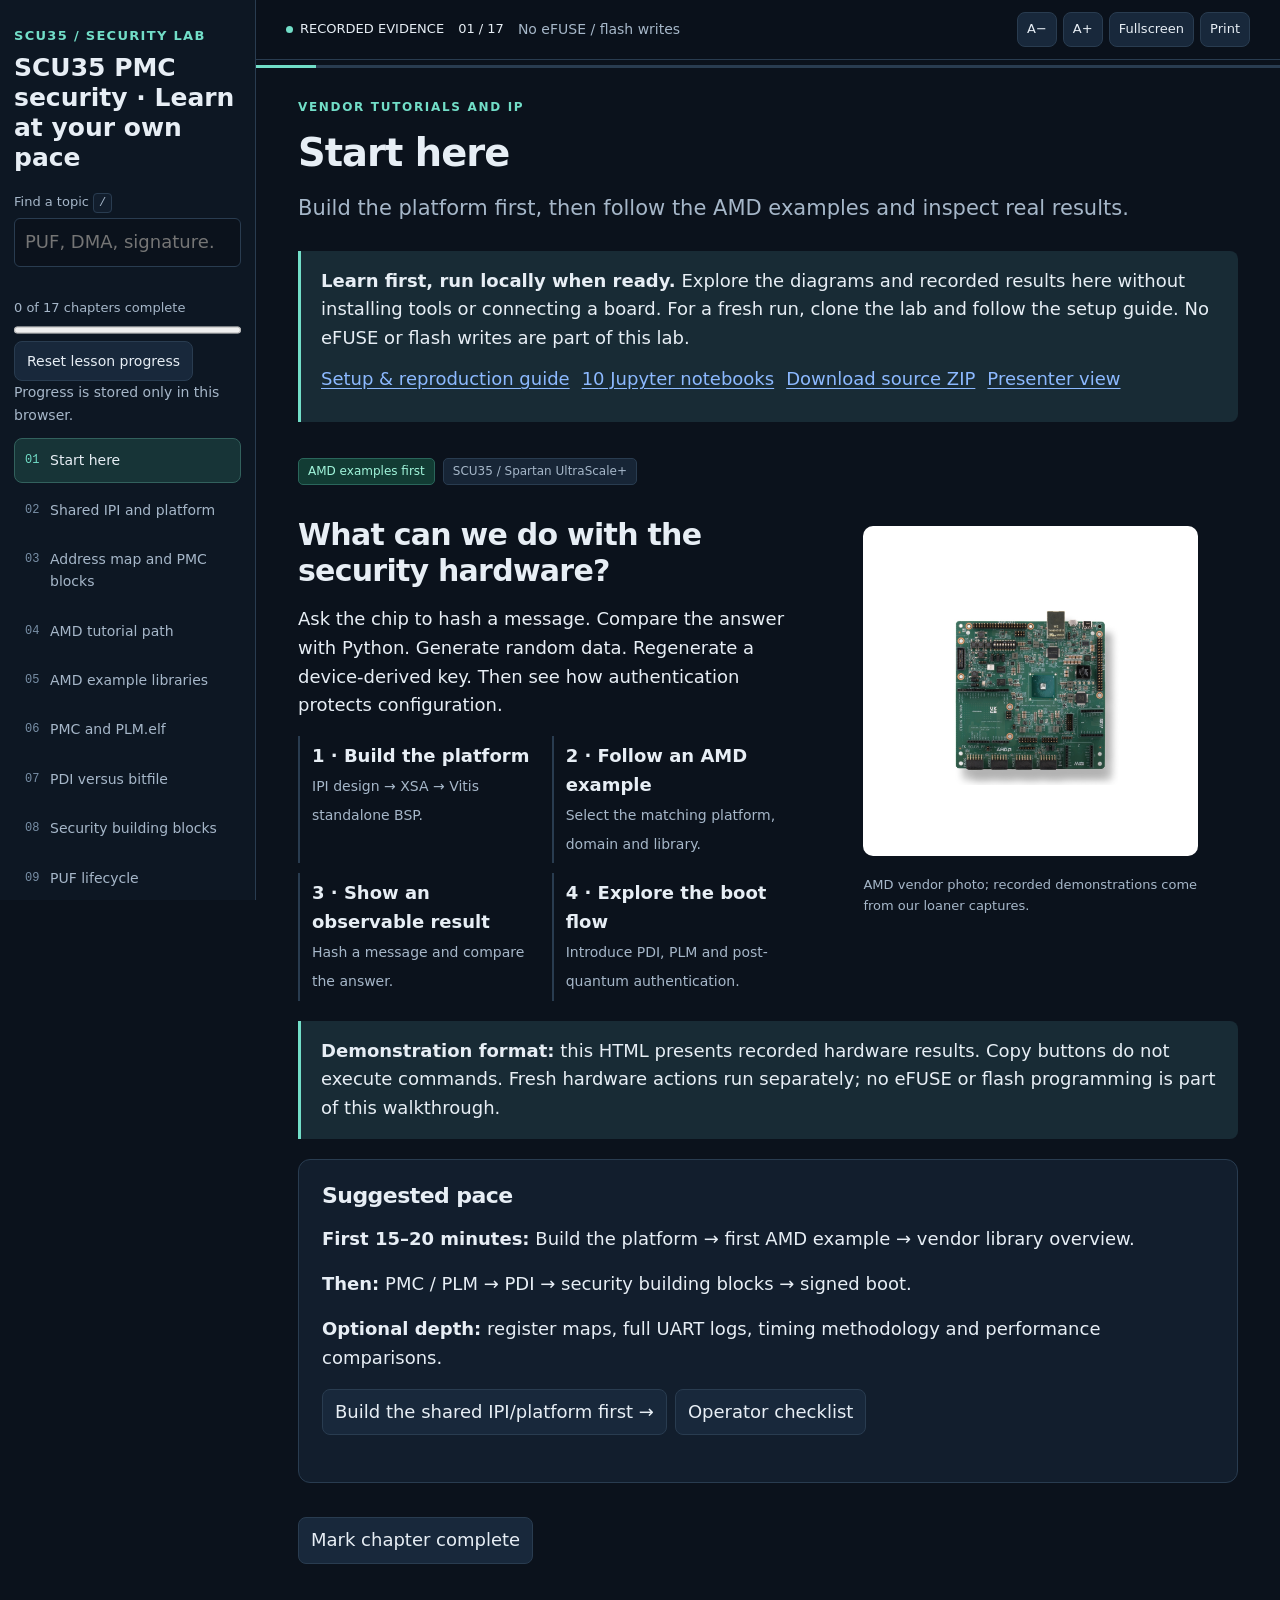
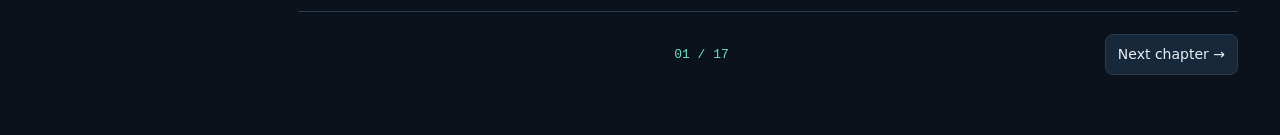
==== index.html @ 2232a880 "Make LMS HSS benchmarks visible alongside SHA AES results" ====
<!DOCTYPE html>

<html lang="en"><head><meta charset="utf-8"/><meta content="width=device-width,initial-scale=1" name="viewport"/><meta content="A self-paced SCU35 PMC security lab: AMD examples, IPI, PDI, SHA3, AES, PUF and post-quantum authentication, with recorded hardware evidence." name="description"/><title>SCU35 PMC Security — Self-paced Lab</title><script>document.documentElement.classList.add('js')</script><style>@charset "UTF-8";
:root{color-scheme:dark;--bg:#0b121c;--panel:#121e2d;--panel2:#18283b;--line:#293c50;--ink:#e7eef5;--muted:#a6b7c9;--accent:#72dec8;--blue:#8cb9ff;--warn:#ffd08a;--bad:#ff9d9f;--font:18px}
*{box-sizing:border-box}body{margin:0;background:var(--bg);color:var(--ink);font:var(--font)/1.6 "Segoe UI",system-ui,sans-serif}button,input,textarea,select{font:inherit}button,a,input,summary{touch-action:manipulation}button{cursor:pointer;border:1px solid var(--line);border-radius:8px;padding:8px 12px;background:var(--panel2);color:var(--ink)}button:hover{border-color:var(--accent);background:#213a49}button:focus-visible,a:focus-visible,input:focus-visible,summary:focus-visible{outline:3px solid var(--accent);outline-offset:3px}a{color:var(--blue);text-underline-offset:3px}p{margin:0 0 16px}h1,h2,h3,h4{line-height:1.2;margin:0 0 16px;letter-spacing:-.025em}h1{font-size:clamp(32px,3vw,48px);max-width:1050px}h2{font-size:30px;margin-top:32px}h3{font-size:22px}h4{font-size:18px}small,.small{font-size:14px;color:var(--muted)}code,kbd,pre{font-family:"Cascadia Code",Consolas,monospace}code{font-size:.9em;overflow-wrap:anywhere}kbd{font-size:12px;border:1px solid var(--line);padding:2px 5px;border-radius:4px;background:var(--panel)}.shell{display:grid;grid-template-columns:256px minmax(0,1fr);min-height:100vh}.sidebar{height:100vh;position:sticky;top:0;overflow:auto;padding:26px 14px;border-right:1px solid var(--line);background:#0d1723;display:flex;flex-direction:column}.brand{font-weight:700;letter-spacing:.1em;color:var(--accent);font-size:13px}.side-title{font-size:25px;font-weight:650;margin:6px 0 19px;line-height:1.2}.sidebar label{font-size:13px;color:var(--muted)}#chapter-search{width:100%;padding:9px 10px;margin:5px 0 17px;background:var(--bg);color:var(--ink);border:1px solid var(--line);border-radius:6px}.chapter-nav{display:grid;gap:5px}.chapter-tab{display:grid;grid-template-columns:25px 1fr;text-align:left;align-items:start;padding:10px;border:1px solid transparent;background:transparent;font-size:14px;color:var(--muted)}.chapter-tab .num{font-family:Consolas,monospace;color:#7990a7;font-size:12px;padding-top:2px}.chapter-tab[aria-selected=true]{color:var(--ink);background:#173437;border-color:#32615d}.chapter-tab[aria-selected=true] .num{color:var(--accent)}.side-bottom{margin-top:auto;padding-top:22px;font-size:12px;color:var(--muted)}.side-bottom strong{color:var(--accent)}main{min-width:0}.toolbar{position:sticky;top:0;z-index:15;display:flex;align-items:center;justify-content:space-between;gap:12px;padding:12px 30px;background:#0b121cf5;backdrop-filter:blur(12px);border-bottom:1px solid var(--line);font-size:13px}.toolbar-left{display:flex;gap:14px;align-items:center;flex-wrap:wrap}.recorded-dot{width:7px;height:7px;border-radius:50%;background:var(--accent);display:inline-block;margin-right:7px}.toolbar-actions{display:flex;gap:6px;align-items:center;flex-wrap:wrap}.toolbar button{padding:6px 9px;font-size:13px}.timer{font:19px Consolas,monospace;min-width:65px;display:inline-block}.progress-track{height:3px;position:sticky;top:65px;z-index:14;background:var(--line)}#chapter-progress{background:var(--accent);height:3px;transition:width .2s}.content{padding:35px 42px 60px;max-width:1580px;margin:auto}.chapter{display:block}.js .chapter:not(.active){display:none}.eyebrow{font-size:12px;text-transform:uppercase;letter-spacing:.14em;font-weight:700;color:var(--accent);margin-bottom:13px}.lead{font-size:21px;color:var(--muted);max-width:1000px;margin:0 0 25px}.tag-row{display:flex;gap:8px;flex-wrap:wrap;margin:16px 0 24px}.tag{display:inline-flex;align-items:center;padding:3px 9px;font-size:12px;border-radius:5px;border:1px solid var(--line);background:#172536;color:var(--muted)}.tag.good{background:#123c34;border-color:#2a665b;color:#a1f5db}.tag.warn{background:#3a2b17;border-color:#77552c;color:var(--warn)}.tag.bad{background:#41262e;border-color:#79404d;color:var(--bad)}.grid2{display:grid;grid-template-columns:repeat(2,minmax(0,1fr));gap:22px}.grid3{display:grid;grid-template-columns:repeat(3,minmax(0,1fr));gap:18px}.hero-grid{display:grid;grid-template-columns:1.2fr 1fr;gap:28px;align-items:center}.panel{background:var(--panel);border:1px solid var(--line);padding:23px;border-radius:12px;margin-bottom:22px;min-width:0}.panel .panel{background:var(--bg)}.panel p:last-child{margin-bottom:0}.callout{padding:16px 20px;background:#182b35;border-left:3px solid var(--accent);border-radius:0 8px 8px 0;margin:20px 0}.callout.warn{background:#30291f;border-color:var(--warn)}.callout.danger{background:#30232c;border-color:var(--bad)}.stat{font:600 37px/1.2 "Segoe UI",sans-serif;color:var(--accent);letter-spacing:-.04em}.stat-label{font-size:13px;color:var(--muted);margin-top:7px}.metric{display:flex;gap:15px;align-items:baseline}.muted{color:var(--muted)}.white-figure{padding:12px;background:white;border-radius:10px;overflow:hidden}.white-figure img{display:block;max-width:100%;height:auto;margin:auto;cursor:zoom-in}.hero-photo{width:100%;height:330px;object-fit:contain;background:#fff;border-radius:10px;cursor:zoom-in}.caption{font-size:13px;color:var(--muted);margin-top:10px}.diagram svg{display:block;width:100%;height:auto}.diagram{text-align:center}.diagram-card{background:#f3f7fb;border-radius:10px;padding:15px;margin:18px 0}.diagram-hot{cursor:pointer}.diagram-hot:hover rect,.diagram-hot:focus rect{stroke:#2e9c88;stroke-width:3}.table-wrap{overflow-x:auto;margin:16px 0;border:1px solid var(--line);border-radius:8px}table{width:100%;border-collapse:collapse;font-size:15px}th,td{padding:12px 14px;text-align:left;border-bottom:1px solid var(--line);vertical-align:top}th{background:#1b2a3b;color:#c8d8e7;font-size:13px;font-weight:600;white-space:nowrap}tr:last-child td{border-bottom:0}tbody tr:hover{background:#172838}td.pass{color:var(--accent)}td.fail{color:var(--bad)}td.warning{color:var(--warn)}.cli{border:1px solid #2b4054;background:#070f18;border-radius:10px;margin:17px 0;overflow:hidden}.cli-head{display:flex;align-items:center;justify-content:space-between;gap:12px;padding:10px 14px;background:#152333;font-size:12px;color:var(--muted)}.cli-head strong{color:var(--ink)}.cli pre{font-size:14px;line-height:1.7;padding:16px;margin:0;white-space:pre-wrap;overflow-wrap:anywhere;tab-size:2;max-height:460px;overflow:auto;color:#d0e5dc}.cli.command pre{color:#b5dafc}.cli-head .copy{padding:4px 9px;font-size:12px}.cli.live .cli-head{background:#392b1c}.source{font-size:12px;display:block;margin:8px 0 18px;color:var(--muted);overflow-wrap:anywhere}.source a{color:var(--muted)}details{background:var(--panel);border:1px solid var(--line);border-radius:10px;padding:16px 19px;margin:18px 0}summary{cursor:pointer;font-weight:600;list-style-position:outside;margin-left:4px}details[open] summary{margin-bottom:14px}.spoken{font-size:18px;color:#d2dfeb}.spoken p{margin:12px 0}.operator-note{border:1px dashed #4b637a;background:#122133;padding:16px;border-radius:8px;font-size:14px;margin:18px 0}.editable-notes{width:100%;min-height:95px;background:#0c1521;color:var(--ink);border:1px solid var(--line);border-radius:6px;padding:12px;resize:vertical;font-size:14px}.chapter-footer{display:flex;justify-content:space-between;align-items:center;border-top:1px solid var(--line);padding-top:22px;margin-top:35px;gap:16px}.chapter-footer button{font-size:14px}.stepper{display:flex;gap:8px;flex-wrap:wrap;margin:18px 0}.stepper button{font-size:14px}.stepper button.selected{background:#18443c;border-color:var(--accent);color:#c3ffec}.step-detail{border:1px solid var(--line);padding:20px;border-radius:10px;background:var(--bg);min-height:160px}.subtabs{display:flex;gap:6px;flex-wrap:wrap;margin:16px 0}.subtabs button[aria-selected=true]{border-color:var(--accent);background:#1b423e}.payload-pane[hidden]{display:none}.data-controls{display:flex;align-items:center;gap:12px;flex-wrap:wrap;margin:15px 0}.data-controls select{background:#17283a;color:var(--ink);border:1px solid var(--line);padding:8px;border-radius:6px}.hash-output{font:14px/1.7 Consolas,monospace;word-break:break-all;color:var(--accent);background:#0b1521;padding:14px;border-radius:7px}.bar-label{font-size:14px;color:var(--muted);margin-top:15px}.stacked{height:28px;display:flex;border-radius:5px;overflow:hidden;margin:7px 0}.stacked span{height:100%;display:flex;align-items:center;padding-left:9px;font-size:12px;color:#04141c;font-weight:700;white-space:nowrap}.legend{display:flex;gap:18px;flex-wrap:wrap;font-size:13px;color:var(--muted);margin-top:12px}.swatch{display:inline-block;width:10px;height:10px;border-radius:2px;margin-right:7px}.gallery{display:grid;grid-template-columns:repeat(2,minmax(0,1fr));gap:20px}.gallery figure{margin:0;border:1px solid var(--line);background:var(--panel);border-radius:10px;overflow:hidden}.gallery img{width:100%;height:250px;object-fit:contain;object-position:top;background:#fff;cursor:zoom-in;display:block}.gallery figcaption{padding:15px;font-size:14px}.gallery figcaption small{display:block;margin-top:6px}.resource-list{display:grid;gap:10px}.resource-list a{padding:12px 16px;border:1px solid var(--line);border-radius:7px;background:#112131}.checklist{list-style:none;padding:0}.checklist li{display:flex;gap:12px;padding:11px 0;border-bottom:1px solid var(--line)}.checklist input{width:19px;height:19px;accent-color:#72dec8;flex-shrink:0;margin-top:5px}.checks-count{color:var(--accent);font-size:14px}.bif{font-size:13px}.scroll-hint{font-size:12px;color:var(--muted)}#zoom-dialog{width:min(1450px,96vw);max-height:95vh;padding:14px;border:1px solid #4d6b83;border-radius:12px;background:#101d2b;color:var(--ink)}#zoom-dialog::backdrop{background:#03080ee6}#zoom-dialog .zoom-top{display:flex;justify-content:space-between;align-items:center;margin-bottom:10px;gap:15px}#zoom-image{max-width:100%;height:auto;display:block;margin:auto;background:white;max-height:79vh;object-fit:contain}#toast{position:fixed;bottom:25px;left:50%;transform:translateX(-50%);z-index:60;background:#c9f8e7;color:#103326;border-radius:8px;padding:10px 18px;font-size:14px;opacity:0;pointer-events:none;transition:opacity .15s}#toast.show{opacity:1}.audience .presenter-only{display:none!important}.audience .sidebar{width:220px}.audience .shell{grid-template-columns:220px minmax(0,1fr)}.audience .toolbar .presenter-only{display:none}.search-hidden{display:none}.no-match{font-size:14px;padding:14px;color:var(--warn)}body.all-chapters .chapter{display:block!important;margin-bottom:70px;border-bottom:3px solid var(--line)}.help{font-size:13px;color:var(--muted)}.chapter-mark{color:var(--accent);font:13px Consolas,monospace}.fact-grid{display:grid;grid-template-columns:repeat(2,minmax(0,1fr));gap:10px}.fact{border-left:2px solid var(--line);padding:6px 12px}.fact strong{display:block}.fact span{font-size:14px;color:var(--muted)}
.chapter a{overflow-wrap:anywhere}
@media(min-width:1700px){.content{padding:40px 65px}h1{font-size:49px}}
@media(max-width:1150px){.toolbar{padding:12px 20px}.content{padding:25px}.grid3{grid-template-columns:repeat(2,minmax(0,1fr))}.hero-grid{grid-template-columns:1fr}.hero-photo{height:290px}}
@media(max-width:900px){.shell,.audience .shell{display:block}.sidebar,.audience .sidebar{width:auto;height:auto;position:relative;padding:18px;border-right:0;border-bottom:1px solid var(--line)}.side-title{font-size:21px;margin-bottom:10px}.chapter-nav{display:flex;overflow:auto;padding-bottom:8px;gap:7px}.chapter-tab{flex:0 0 auto;max-width:210px;padding:8px}.side-bottom{display:none}.sidebar label,#chapter-search{display:none}.toolbar{top:0;flex-wrap:wrap;gap:6px}.toolbar-left{gap:9px}.progress-track{position:relative;top:auto}.grid2,.grid3,.gallery{grid-template-columns:1fr}.content{padding:24px 16px}.lead{font-size:18px}.panel{padding:18px}h1{font-size:33px}h2{font-size:25px}.stat{font-size:31px}.gallery img{height:auto;max-height:330px}.toolbar-actions{gap:4px}.fact-grid{grid-template-columns:1fr}.diagram-card{padding:4px}.hero-photo{height:250px}.table-wrap{max-width:100%}}
@media print{*{color:#142c3d!important;background:white!important;box-shadow:none!important}.sidebar,.toolbar,.progress-track,.chapter-footer,.copy,.stepper,.subtabs,.zoom-top,#zoom-dialog,#toast,.editable-notes{display:none!important}.shell,.audience .shell{display:block}.content{padding:0;max-width:none}.chapter,.js .chapter:not(.active){display:block!important;break-before:page}.chapter:first-child{break-before:auto}.panel,details,.cli{border:1px solid #ccd5dd;break-inside:avoid}.grid2,.grid3,.hero-grid,.gallery{display:block}.white-figure img{max-height:400px}.cli pre{max-height:none;font-size:10px}.presenter-only{display:none}details:not([open])>*:not(summary){display:none}.table-wrap{overflow:visible}table{font-size:10px}a{text-decoration:none}.lead{font-size:15px}body{font-size:11pt}.tag{border:1px solid #aaa}.payload-pane[hidden]{display:block}.source{font-size:9px}}
</style><style>
body.lesson .presenter-only,body.lesson #audience-toggle{display:none!important}
.lesson-complete{margin:12px 0}.lesson-complete[aria-pressed=true]{background:#176649;color:white}
.lesson-progress{padding:12px 0;font-size:14px}.lesson-progress progress{width:100%;accent-color:#087f8c}
.chapter-tab.completed .num{background:#176649;color:white}.lesson-links{display:flex;gap:12px;flex-wrap:wrap;margin:12px 0}
body.lesson .side-bottom{font-size:12px}body.lesson .lesson-status{display:block;min-height:1.4em}
@media print{.lesson-complete,.lesson-progress{display:none!important}}
</style></head><body class="lesson">
<div class="shell"><aside class="sidebar"><div class="brand">SCU35 / SECURITY LAB</div><div class="side-title">SCU35 PMC security · Learn at your own pace</div><label for="chapter-search">Find a topic <kbd>/</kbd></label><input id="chapter-search" placeholder="PUF, DMA, signature…" type="search"/><div class="lesson-progress"><label for="lesson-progress" id="lesson-count">0 of 17 chapters complete</label><progress id="lesson-progress" max="17" value="0"></progress><button id="lesson-reset">Reset lesson progress</button><small class="lesson-status" id="lesson-status" role="status">Progress is stored only in this browser.</small></div><nav aria-label="Presentation chapters" aria-orientation="vertical" class="chapter-nav" role="tablist"><button aria-controls="start" aria-selected="true" class="chapter-tab" id="tab-start" role="tab" tabindex="0"><span class="num">01</span><span>Start here</span></button><button aria-controls="platform" aria-selected="false" class="chapter-tab" id="tab-platform" role="tab" tabindex="-1"><span class="num">02</span><span>Shared IPI and platform</span></button><button aria-controls="address-map" aria-selected="false" class="chapter-tab" id="tab-address-map" role="tab" tabindex="-1"><span class="num">03</span><span>Address map and PMC blocks</span></button><button aria-controls="tutorial" aria-selected="false" class="chapter-tab" id="tab-tutorial" role="tab" tabindex="-1"><span class="num">04</span><span>AMD tutorial path</span></button><button aria-controls="examples" aria-selected="false" class="chapter-tab" id="tab-examples" role="tab" tabindex="-1"><span class="num">05</span><span>AMD example libraries</span></button><button aria-controls="pmc" aria-selected="false" class="chapter-tab" id="tab-pmc" role="tab" tabindex="-1"><span class="num">06</span><span>PMC and PLM.elf</span></button><button aria-controls="pdi" aria-selected="false" class="chapter-tab" id="tab-pdi" role="tab" tabindex="-1"><span class="num">07</span><span>PDI versus bitfile</span></button><button aria-controls="crypto" aria-selected="false" class="chapter-tab" id="tab-crypto" role="tab" tabindex="-1"><span class="num">08</span><span>Security building blocks</span></button><button aria-controls="puf" aria-selected="false" class="chapter-tab" id="tab-puf" role="tab" tabindex="-1"><span class="num">09</span><span>PUF lifecycle</span></button><button aria-controls="quantum" aria-selected="false" class="chapter-tab" id="tab-quantum" role="tab" tabindex="-1"><span class="num">10</span><span>Post-quantum signatures</span></button><button aria-controls="pq-boot" aria-selected="false" class="chapter-tab" id="tab-pq-boot" role="tab" tabindex="-1"><span class="num">11</span><span>Post-Quantum Boot Process and Options</span></button><button aria-controls="boot" aria-selected="false" class="chapter-tab" id="tab-boot" role="tab" tabindex="-1"><span class="num">12</span><span>Configuration demos</span></button><button aria-controls="interfaces" aria-selected="false" class="chapter-tab" id="tab-interfaces" role="tab" tabindex="-1"><span class="num">13</span><span>PL service interfaces</span></button><button aria-controls="payload" aria-selected="false" class="chapter-tab" id="tab-payload" role="tab" tabindex="-1"><span class="num">14</span><span>User payload demos</span></button><button aria-controls="performance" aria-selected="false" class="chapter-tab" id="tab-performance" role="tab" tabindex="-1"><span class="num">15</span><span>Performance and tradeoffs</span></button><button aria-controls="gallery" aria-selected="false" class="chapter-tab" id="tab-gallery" role="tab" tabindex="-1"><span class="num">16</span><span>Screenshots and evidence</span></button><button aria-controls="runbook" aria-selected="false" class="chapter-tab" id="tab-runbook" role="tab" tabindex="-1"><span class="num">17</span><span>Runbook and questions</span></button></nav><div class="no-match" hidden="" id="no-match">No chapters match.</div><div class="side-bottom"><b>Self-paced lab</b><p>Recorded hardware evidence · Oct 25, 2026. This page does not connect to hardware.</p><a href="presenter.html">Original presenter view</a></div></aside>
<main><header class="toolbar"><div class="toolbar-left"><span><i class="recorded-dot"></i>RECORDED EVIDENCE</span><span id="chapter-position">01 / 17</span><span class="small">No eFUSE / flash writes</span></div><div class="toolbar-actions"><span class="timer presenter-only" id="timer">00:00</span><button aria-pressed="false" class="presenter-only" id="timer-toggle">Start</button><button class="presenter-only" id="timer-reset">Reset</button><button aria-pressed="false" class="presenter-only" id="notes-toggle">Narration</button><button aria-pressed="false" id="audience-toggle">Audience view</button><button aria-label="Decrease text size" id="font-down">A−</button><button aria-label="Increase text size" id="font-up">A+</button><button id="fullscreen">Fullscreen</button><button id="print-all">Print</button></div></header><div class="progress-track"><div id="chapter-progress"></div></div><div class="content"><section aria-labelledby="tab-start" class="chapter active" data-title="Start here" id="start" role="tabpanel"><div class="eyebrow">Vendor tutorials and IP</div><h1>Start here</h1><p class="lead">Build the platform first, then follow the AMD examples and inspect real results.</p><div class="callout" id="portable-notice"><b>Learn first, run locally when ready.</b> Explore the diagrams and recorded results here without installing tools or connecting a board. For a fresh run, clone the lab and follow the setup guide. No eFUSE or flash writes are part of this lab.<div class="lesson-links"><a href="https://github.com/AEW2015/amd_examples/blob/scu35-pmc-lab/scu35/README.md">Setup &amp; reproduction guide</a><a href="https://github.com/AEW2015/amd_examples/tree/scu35-pmc-lab/scu35/notebooks">10 Jupyter notebooks</a><a href="https://github.com/AEW2015/amd_examples/archive/refs/heads/scu35-pmc-lab.zip">Download source ZIP</a><a href="presenter.html">Presenter view</a></div></div><div class="hero-grid"><div><div class="tag-row"><span class="tag good">AMD examples first</span><span class="tag">SCU35 / Spartan UltraScale+</span></div><h2>What can we do with the security hardware?</h2><p>Ask the chip to hash a message. Compare the answer with Python. Generate random data. Regenerate a device-derived key. Then see how authentication protects configuration.</p><div class="fact-grid"><div class="fact"><strong>1 · Build the platform</strong><span>IPI design → XSA → Vitis standalone BSP.</span></div><div class="fact"><strong>2 · Follow an AMD example</strong><span>Select the matching platform, domain and library.</span></div><div class="fact"><strong>3 · Show an observable result</strong><span>Hash a message and compare the answer.</span></div><div class="fact"><strong>4 · Explore the boot flow</strong><span>Introduce PDI, PLM and post-quantum authentication.</span></div></div></div><figure><img alt="AMD vendor photograph of the SCU35 evaluation board" class="hero-photo" data-zoom="" src="[data-uri]" tabindex="0"/><figcaption class="caption">AMD vendor photo; recorded demonstrations come from our loaner captures.</figcaption></figure></div><div class="callout"><b>Demonstration format:</b> this HTML presents recorded hardware results. Copy buttons do not execute commands. Fresh hardware actions run separately; no eFUSE or flash programming is part of this walkthrough.</div><div class="panel"><h3>Suggested pace</h3><p><b>First 15–20 minutes:</b> Build the platform → first AMD example → vendor library overview.</p><p><b>Then:</b> PMC / PLM → PDI → security building blocks → signed boot.</p><p><b>Optional depth:</b> register maps, full UART logs, timing methodology and performance comparisons.</p><div class="tag-row"><button data-chapter="platform">Build the shared IPI/platform first →</button><button data-chapter="runbook">Operator checklist</button></div></div><details class="speaker presenter-only"><summary>Opening narration · about one minute</summary><div class="spoken"><p>Today we will start with examples supplied by AMD and use them to ask the security hardware to do something observable. Our first task is preparing the hardware handoff and the Vitis platform. Then we can build a hash example and check its answer.</p><p>We begin with the existing IP Integrator design, export its hardware description, and generate the matching standalone BSP. After that, we will move into configuration and signed boot.</p><p>The page contains recorded results. We can also run the separate notebook on hardware, but a browser button here does not control the FPGA. We keep permanent fuse and flash programming outside this loaner demonstration.</p></div><div class="operator-note">Show the board photograph, state the learning route, and move to Build the platform. Save benchmark numbers for later.</div></details><details class="presenter-only"><summary>My notes for this chapter</summary><textarea aria-label="Personal notes for Start here" class="editable-notes" data-notes="start" placeholder="Saved only in this browser. No upload."></textarea></details><button aria-pressed="false" class="lesson-complete" data-complete="start">Mark chapter complete</button><div class="chapter-footer"><span></span><span class="chapter-mark">01 / 17</span><button data-next="">Next chapter →</button></div></section><section aria-labelledby="tab-platform" class="chapter" data-title="Shared IPI and platform" id="platform" role="tabpanel"><div class="eyebrow">First practical lesson</div><h1>Shared IPI and platform</h1><p class="lead">One IPI block design → one XSA → a shared Vitis platform for the AMD runtime examples.</p><div class="callout"><b>One shared hardware design.</b> Use <code>&lt;build_dir&gt;/ipi/sec.xpr</code>, block design <code>sys</code>, and its <code>hw.xsa</code> throughout the vendor runtime tutorials. Explain the hardware once, create the Vitis platform once, then change application code or enabled libraries as needed.</div><h2>1 · Inspect the shared IPI design</h2><figure class="panel"><div class="white-figure"><img alt="Actual Vivado export of the current AXI Timer design. Open the full-size image to read individual ports." data-caption="Actual Vivado export of the current AXI Timer design. Open the full-size image to read individual ports." data-zoom="" src="[data-uri]" tabindex="0"/></div><figcaption class="caption">Actual Vivado export of the current AXI Timer design. Open the full-size image to read individual ports. · Click to enlarge.</figcaption></figure><div class="table-wrap"><table><thead><tr><th>Block in our design</th><th>Vendor IP / role</th><th>What the audience should notice</th></tr></thead><tbody><tr><td><code>mb</code></td><td>MicroBlaze V processor</td><td>Runs the PL application, not the dedicated PMC firmware.</td></tr><tr><td><code>mb_local_memory</code></td><td>Local memory controllers and block RAM</td><td>Holds application instructions and data.</td></tr><tr><td><code>axi</code></td><td>AXI SmartConnect</td><td>Routes <code>mb/M_AXI_DP → axi/S00_AXI</code> to the peripherals.</td></tr><tr><td><code>pmc</code></td><td>PMC Bridge</td><td>The application’s access path to the hardened security functions.</td></tr><tr><td><code>uart</code></td><td>AXI UARTLite</td><td>Carries the demonstration results to the host.</td></tr><tr><td><code>timer</code></td><td>AMD AXI Timer 2.0</td><td>Replaces custom cycles_0 plus AXI GPIO in this revision. Two channels form a 64-bit timer.</td></tr></tbody></table></div><div class="callout"><b>Trace one request:</b> <code>mb/M_AXI_DP → axi/S00_AXI → pmc/S_AXI</code> reaches the PMC services through the bridge. Other branches provide UART results and AXI Timer measurements. The PL MicroBlaze V is distinct from the dedicated PMC processor.</div><div class="resource-list"><a href="https://github.com/AEW2015/amd_examples/blob/scu35-pmc-lab/scu35/README.md">Open the shared Vivado project</a><a href="https://github.com/AEW2015/amd_examples/blob/scu35-pmc-lab/scu35/docs/presenter/assets/timer_vivado.svg">Full-size shared IPI diagram</a><a href="https://github.com/AEW2015/amd_examples/blob/scu35-pmc-lab/scu35/docs/presenter/assets/timer_vivado.pdf">IPI diagram PDF</a></div><h2>2 · Export the XSA hardware handoff</h2><figure class="panel"><div class="white-figure"><img alt="One hardware design produces the XSA used to create the shared Vitis platform. Applications are built against that platform." data-caption="One hardware design produces the XSA used to create the shared Vitis platform. Applications are built against that platform." data-zoom="" src="[data-uri]" tabindex="0"/></div><figcaption class="caption">One hardware design produces the XSA used to create the shared Vitis platform. Applications are built against that platform. · Click to enlarge.</figcaption></figure><div class="table-wrap"><table><thead><tr><th>Artifact</th><th>What it provides</th><th>Our file</th></tr></thead><tbody><tr><td>Vivado project / BD</td><td>MicroBlaze V, local BRAM, PMC Bridge, UARTLite and AXI Timer</td><td><a href="https://github.com/AEW2015/amd_examples/blob/scu35-pmc-lab/scu35/README.md">s35tmr/tmr.xpr</a> / sys</td></tr><tr><td>XSA</td><td>Hardware definition consumed by Vitis</td><td><a href="https://github.com/AEW2015/amd_examples/blob/scu35-pmc-lab/scu35/reference/timer/timer.xsa">sec35/timer/hw.xsa</a></td></tr><tr><td>Platform / BSP</td><td>Standalone mb domain, generated headers, drivers and libraries</td><td><a href="https://github.com/AEW2015/amd_examples/blob/scu35-pmc-lab/scu35/README.md">plat.xpfm</a></td></tr><tr><td>Application ELF</td><td>The next lesson: executable code built against that platform</td><td>Separate from the stock PMC plm.elf; building the platform does not build or run the application.</td></tr></tbody></table></div><p>Use the delivered <code>&lt;build_dir&gt;/hw.xsa</code> for this lesson. If you change the hardware, export a new XSA and update the platform. Selecting another security library does not by itself require another block design.</p><details class="deep-dive"><summary>Optional: reproduce the XSA export in Vivado Tcl</summary><div class="cli command"><div class="cli-head"><span><strong>Export the implemented hardware to a fresh file</strong> · READ / INSPECT · copy only</span><button aria-label="Copy Export the implemented hardware to a fresh file" class="copy" data-copy="code-37">Copy</button></div><pre id="code-37"># From the scu35 directory; creates the shared IPI/XSA
python lab.py build --phase hardware</pre></div><p>This writes a new handoff file, preserving the delivered hw.xsa. If using that new export, select hw.xsa as the Vitis input and update the build script’s XSA path accordingly. The recorded platform build below uses the delivered hw.xsa.</p></details><h2>3 · Create the shared Vitis platform</h2><div class="table-wrap"><table><thead><tr><th>Vitis Unified 2026.1 step</th><th>Selection for this SCU35 design</th></tr></thead><tbody><tr><td>Open a workspace</td><td>Use a short new directory. The recorded build uses <code>&lt;build_dir&gt;/vsw</code>.</td></tr><tr><td>File → New Component → Platform</td><td>Name the component <code>plat35</code>.</td></tr><tr><td>Select the hardware design</td><td>Browse to <code>&lt;build_dir&gt;/hw.xsa</code>.</td></tr><tr><td>Choose processor and operating system</td><td>Processor <code>mb</code> — MicroBlaze V; OS <code>standalone</code>; domain <code>mb</code>.</td></tr><tr><td>Create the platform</td><td>Check that the component uses this XSA and the mb processor. A different processor or old XSA means the wrong platform.</td></tr></tbody></table></div><p class="small">AMD procedure: <a href="https://docs.amd.com/r/en-US/ug1400-vitis-embedded/Creating-a-Platform-Component-from-XSA">Create a platform component from XSA</a>.</p><h2>4 · Configure and build the BSP</h2><p>Open the platform’s <code>vitis-comp.json</code>, expand the <code>mb</code> domain and open <b>Board Support Package</b>. Enable <code>xilsecure</code> for the first SHA lesson. Our preparation script also builds <code>xilpuf</code> and <code>xilnvm</code> for later source walkthroughs; compiling a library executes none of its examples.</p><div class="table-wrap"><table><thead><tr><th>Check before continuing</th><th>Expected result</th></tr></thead><tbody><tr><td>Processor / domain</td><td>MicroBlaze V instance <code>mb</code>, standalone domain <code>mb</code></td></tr><tr><td>Timer driver</td><td><code>tmrctr</code> / AXI Timer; no old AXI GPIO timer mapping</td></tr><tr><td>Random peripheral</td><td><code>PMCL_TRNG</code> mapped to <code>XTrngpsx</code></td></tr><tr><td>BSP output</td><td>Generated <code>xparameters.h</code>, driver configuration and compiled libraries</td></tr><tr><td>Platform output</td><td><code>&lt;build_dir&gt;/vsw/plat/export/plat/plat.xpfm</code></td></tr></tbody></table></div><p class="small">AMD reference: <a href="https://docs.amd.com/r/en-US/ug1400-vitis-embedded/Board-Support-Package-Settings-Page">BSP settings, libraries and driver assignments</a>.</p><div class="cli output"><div class="cli-head"><span><strong>Recorded platform-build validation</strong> · RECORDED OUTPUT · selected lines</span><button aria-label="Copy Recorded platform-build validation" class="copy" data-copy="code-38">Copy</button></div><pre id="code-38">{
  "overall": "PASS",
  "tool": "Vitis 2026.1",
  "workspace": "C:\\aiup\\v35plat",
  "platform": "C:\\aiup\\v35plat\\plat35\\export\\plat35\\plat35.xpfm",
  "processor": "mb",
  "domain": "mb",
  "os": "standalone",
  "scope": "Platform/BSP build only; no example execution and no hardware programming"
}</pre></div><span class="source">Source evidence · <a href="https://github.com/AEW2015/amd_examples/blob/scu35-pmc-lab/scu35/README.md">sec35\platform\platform_report.json</a></span><details class="deep-dive"><summary>Optional: repeat using the supplied Vitis Python build script</summary><div class="cli command"><div class="cli-head"><span><strong>Platform-only build — requires a fresh workspace</strong> · READ / INSPECT · copy only</span><button aria-label="Copy Platform-only build — requires a fresh workspace" class="copy" data-copy="code-39">Copy</button></div><pre id="code-39">python lab.py build --phase platform</pre></div><p>The script refuses to overwrite an existing plat35 component. Choose another short WORKSPACE path in the script for a new demonstration. To inspect this recorded build, open &lt;build_dir&gt;/vsw in Vitis instead. This is the Vitis Python environment; the notebook’s ordinary Python kernel is a separate tool.</p><div class="cli reference"><div class="cli-head"><span><strong>Executed platform-creation API calls</strong> · SOURCE EXCERPT · explanation only</span><button aria-label="Copy Executed platform-creation API calls" class="copy" data-copy="code-40">Copy</button></div><pre id="code-40">client.set_workspace(str(WORKSPACE))
    platform=client.create_platform_component(name='plat35',hw_design=str(XSA))
    domain=platform.add_domain(name='mb',cpu='mb',os='standalone')
    for lib in ('xilsecure','xilpuf','xilnvm'):domain.set_lib(lib)
    platform.build()</pre></div><span class="source">Source evidence · <a href="https://github.com/AEW2015/amd_examples/blob/scu35-pmc-lab/scu35/README.md">sec35\platform\build_platform.py</a></span></details><h2>5 · Build examples against the same platform</h2><ol><li>Create an application component using the built <code>plat.xpfm</code> and the standalone <code>mb</code> domain.</li><li>Select the Spartan SHA example when available in the example view, or create an empty application and import <a href="https://github.com/Xilinx/embeddedsw/blob/b5cd5477bb44b9fadd98be10ea2f12705b9287f3/lib/sw_services/xilsecure/examples/xilsecure_spartanup_sha_server_example.c">xilsecure_spartanup_sha_server_example.c</a>.</li><li>Build its ELF against the generated BSP. Review the application linker and shared-buffer placement before downloading it.</li><li>Continue to the AMD tutorial path for the known input, captured hardware digest and Python comparison.</li></ol><div class="callout"><b>Keep the gates separate:</b> a successful platform build proves that the BSP and libraries were generated. A successful application build is a compile/link check. Runtime correctness still requires the matching hardware image and memory layout. The existing AXI Timer notebook supplies recorded hardware evidence; this fresh platform build does not replace that tested benchmark ELF.</div><div class="panel"><h3>Ready to continue?</h3><p>Ask: “Which file moves the hardware description into Vitis, and which processor will our example run on?” Continue when the audience identifies XSA and the PL MicroBlaze V named mb.</p><button data-chapter="tutorial">Platform ready → first AMD hash example</button></div><details class="speaker presenter-only"><summary>Platform-first narration · 5–7 minutes</summary><div class="spoken"><p>Before we ask the security hardware to hash anything, we need a software platform that matches our FPGA design. In Vivado, we already have a MicroBlaze V, local memory and a bridge to the PMC functions.</p><p>Vivado exports an XSA describing that hardware. Vitis reads the XSA so it can generate the correct processor support, memory addresses and device drivers. Importing that file does not program the board.</p><p>We select the processor named mb and a standalone domain, then enable the software libraries and build the platform. The useful outputs are the platform file and its BSP: headers, driver configuration and compiled libraries.</p><p>Our fresh build recognizes AXI Timer and the XTrngpsx driver for PMCL_TRNG. That check helps us avoid accidentally using the older platform with its GPIO counter.</p><p>Now we can create an application using this platform and import the AMD SHA example. Building the platform, building the application and proving it on hardware are three separate steps. The next chapter shows the first observable result.</p></div><div class="operator-note">Show the existing IPI design briefly, select hw.xsa in Vitis, point to mb / standalone / BSP, then show the recorded platform-build report before opening the SHA example.</div></details><h2>What changes between demonstrations?</h2><div class="table-wrap"><table><thead><tr><th>Demonstration</th><th>Hardware reuse</th><th>What changes</th></tr></thead><tbody><tr><td>SHA3 / SHAKE, AES, LMS/HSS verification, RNG and PUF runtime tutorials</td><td>Reuse the shared sys BD and hw.xsa</td><td>Application source, library choices and reviewed buffer/linker placement. XilNvm remains read-only source review, not a new hardware run.</td></tr><tr><td>Signed / encrypted / rolling-key configuration images</td><td>The same PL configuration can be packaged into different PDIs</td><td>Bootgen BIF attributes, signatures, certificates and encryption/key material. A different security mode does not inherently require a new IPI design.</td></tr><tr><td>Retained secure-boot captures</td><td>Recorded with the previous PL counter revision</td><td>These older PDIs have not been rebuilt and retested against the current AXI Timer netlist. Their evidence remains labeled historical.</td></tr><tr><td>Native PMC performance benchmark</td><td>Separate experimental firmware / retained PL fixture</td><td>An advanced benchmark path; it is not another prerequisite platform for the vendor tutorials.</td></tr></tbody></table></div><div class="callout">Reuse the design and hardware description; still validate each application and packaged image. Sharing an XSA does not make an untested ELF or a newly signed PDI automatically hardware-tested.</div><details class="deep-dive"><summary>Optional reference: timer registers, self-tests and historical IPI evidence</summary><p>The IP supplies two 32-bit channels. Firmware enables cascade mode to form a 64-bit up-counter. Both channels share the existing 100 MHz clock; freeze and capture inputs are held inactive, and interrupts are disabled.</p><div class="table-wrap"><table><thead><tr><th>Timer register</th><th>Address</th><th>Role</th></tr></thead><tbody><tr><td>TCSR0</td><td><code>0x40000000</code></td><td>Control: cascade, load, enable and auto-reload</td></tr><tr><td>TLR0 / TLR1</td><td><code>0x40000004 / 0x40000014</code></td><td>Lower / upper load value</td></tr><tr><td>TCR0 / TCR1</td><td><code>0x40000008 / 0x40000018</code></td><td>Lower / upper running count</td></tr><tr><td>TCSR1</td><td><code>0x40000010</code></td><td>Second channel control used during load initialization</td></tr></tbody></table></div><div class="cli reference"><div class="cli-head"><span><strong>Actual coherent 64-bit counter reader</strong> · SOURCE EXCERPT · explanation only</span><button aria-label="Copy Actual coherent 64-bit counter reader" class="copy" data-copy="code-26">Copy</button></div><pre id="code-26">static u64 timer_ticks64(void) {
    u32 hi,lo,again;
    do {
        hi=Xil_In32(TMR_BASE+0x18U);
        lo=Xil_In32(TMR_BASE+0x08U);
        again=Xil_In32(TMR_BASE+0x18U);
    } while(hi!=again);
    return ((u64)hi&lt;&lt;32)|lo;
}</pre></div><span class="source">Source evidence · <a href="https://github.com/AEW2015/amd_examples/blob/scu35-pmc-lab/scu35/fw/timer_io.c">sec35\timer\timer_io.c</a></span><div class="callout"><b>Benchmark scope:</b> AXI Timer covers every timing row in <code>sec35/timer</code>. It does not replace native PMC <code>mcycle</code> timing, the Python host clock, or the counter inside the retained older signed-boot PDIs. See the AMD library examples and Performance chapters for the timing-source table.</div><div class="cli output"><div class="cli-head"><span><strong>Recorded AXI Timer self-tests</strong> · RECORDED OUTPUT · selected lines</span><button aria-label="Copy Recorded AXI Timer self-tests" class="copy" data-copy="code-27">Copy</button></div><pre id="code-27">TMR_TEST,carry,1,4117
TMR_TEST,monotonic,1000,37,51
TMR_META,axi_timer,64,100000000,40000000
CMP_META,2,100000000,20,10,7d1bf77bc454dd1f,34
CMP_DONE,0</pre></div><span class="source">Source evidence · <a href="https://github.com/AEW2015/amd_examples/blob/scu35-pmc-lab/scu35/evidence/timer/uart.txt">sec35\timer\runs\20261025T173733720\uart.txt</a></span><details><summary>Original IPI revision used by the retained signed/encrypted boot captures</summary><div class="callout"><b>Two processors, two phases.</b> The dedicated PMC executes configuration firmware. The IPI <code>mb</code> is a separate MicroBlaze V implemented in PL. Its application starts after configuration; it does not establish the initial boot trust decision.</div><h2>1 · Open the real IPI block design</h2><div class="cli command"><div class="cli-head"><span><strong>Vivado 2026.1 Tcl — open the delivered project</strong> · READ / INSPECT · copy only</span><button aria-label="Copy Vivado 2026.1 Tcl — open the delivered project" class="copy" data-copy="code-24">Copy</button></div><pre id="code-24"># Open &lt;build_dir&gt;/ipi/sec.xpr in Vivado; inspect the sys block design.</pre></div><figure class="panel"><div class="white-figure"><img alt="Actual sys block design exported by Vivado 2026.1 from s35cmp/cmp.xpr. Click to enlarge and read the ports." data-caption="Actual sys block design exported by Vivado 2026.1 from s35cmp/cmp.xpr. Click to enlarge and read the ports." data-zoom="" src="[data-uri]" tabindex="0"/></div><figcaption class="caption">Actual sys block design exported by Vivado 2026.1 from s35cmp/cmp.xpr. Click to enlarge and read the ports. · Click to enlarge.</figcaption></figure><span class="source">Source evidence · <a href="https://github.com/AEW2015/amd_examples/blob/scu35-pmc-lab/scu35/README.md">s35cmp\cmp.srcs\sources_1\bd\sys\sys.bd</a></span><div class="resource-list"><a href="https://github.com/AEW2015/amd_examples/blob/scu35-pmc-lab/scu35/docs/presenter/assets/sys_vivado.svg">Open full-size Vivado SVG</a><a href="https://github.com/AEW2015/amd_examples/blob/scu35-pmc-lab/scu35/docs/presenter/assets/sys_vivado.pdf">Open Vivado PDF export</a><a href="https://github.com/AEW2015/amd_examples/blob/scu35-pmc-lab/scu35/docs/presenter/assets/bd_export.json">Export provenance and source hashes</a></div><div class="table-wrap"><table><thead><tr><th>IPI interface net</th><th>Actual endpoints</th></tr></thead><tbody><tr><td>mb_M_AXI_DP</td><td><code>mb/M_AXI_DP → axi/S00_AXI</code></td></tr><tr><td>axi_M00_AXI</td><td><code>axi/M00_AXI → uart/S_AXI</code></td></tr><tr><td>axi_M01_AXI</td><td><code>axi/M01_AXI → pmc/S_AXI</code></td></tr><tr><td>axi_M02_AXI</td><td><code>axi/M02_AXI → timer/S_AXI</code></td></tr></tbody></table></div><div class="callout"><b>The block named timer is AXI GPIO.</b> It reads <code>cycles_0/count</code> through <code>timer/gpio_io_i</code>. The custom 100 MHz counter supplies the runtime timing samples; this design does not instantiate an AXI Timer IP.</div><div class="table-wrap"><table><thead><tr><th>Artifact</th><th>Role</th></tr></thead><tbody><tr><td><code>s35cmp/cmp.xpr</code> / <code>sys.bd</code></td><td>Vivado 2026.1; xcsu35p-sbvb625-2-e; PL hardware design</td></tr><tr><td><code>sec35/compare/bench.elf</code></td><td>MicroBlaze V application initialized into PL BRAM</td></tr><tr><td><code>plm.elf</code></td><td>Stock AMD firmware packaged for the dedicated PMC; separate from bench.elf</td></tr><tr><td><code>design.rcdo</code></td><td>PL configuration stream from the implemented design, including application initialization</td></tr><tr><td><code>signed.pdi</code> / <code>combo.pdi</code></td><td>Bootgen packages the same real PL payload with the selected image protections</td></tr></tbody></table></div><details><summary>Address Editor: selected regions from this exact BD</summary><div class="table-wrap"><table><thead><tr><th>Segment</th><th>Base address</th><th>Size</th></tr></thead><tbody><tr><td>SEG_dlmb_bram_if_cntlr_Mem</td><td><code>0x00000000</code></td><td>128K</td></tr><tr><td>SEG_pmc_pmcl_dma_0</td><td><code>0x040E0000</code></td><td>64K</td></tr><tr><td>SEG_pmc_pmcl_sha3_0</td><td><code>0x04100000</code></td><td>64K</td></tr><tr><td>SEG_pmc_pmcl_aes_0</td><td><code>0x040F0000</code></td><td>64K</td></tr><tr><td>SEG_pmc_pmcl_puf_0</td><td><code>0x04080000</code></td><td>64K</td></tr><tr><td>SEG_pmc_pmcl_trng_0</td><td><code>0x04120000</code></td><td>64K</td></tr></tbody></table></div><p>These mappings describe connectivity; they do not authorize arbitrary writes to configuration or key-storage registers. The runtime demo uses its matched drivers and owned buffers.</p></details><h2>2 · Present the design in Vivado</h2><ol><li>Open <code>sys</code> and locate <code>mb</code>. Follow ILMB and DLMB to local memory.</li><li>Follow <code>mb/M_AXI_DP</code> into <code>axi/S00_AXI</code>. Identify the separate UART, PMC bridge and timer branches.</li><li>Highlight <code>pmc/S_AXI</code>. The bridge exposes the hardened PMC services; the SHA and AES engines are not soft IP blocks instantiated in this PL design.</li><li>Open Address Editor and compare the mapped regions with the source table above.</li><li>Point out <code>mdm_1</code>, reset logic and <code>cycles_0</code>. The UART carries captured application results; runtime timing does not include JTAG upload/readout.</li></ol><details class="speaker presenter-only"><summary>IPI chapter narration · 4–6 minutes</summary><div class="spoken"><p>This is an actual export from Vivado of the block design used by our functional crypto demo. Start at mb: that is a MicroBlaze V implemented in programmable logic. Follow its instruction and data memory buses to the local BRAM, where the application is initialized.</p><p>The AXI data port goes to an interconnect with three peripheral branches. One reaches the UART, another reaches the timer, and the PMC branch reaches the hardened security system. We do not have separate SHA or AES soft cores instantiated in this design.</p><p>There are two processors to keep track of. The MicroBlaze V here runs bench.elf after configuration. The dedicated PMC runs the configuration firmware packaged as plm.elf. The bridge connects our running PL software to PMC services; it does not make the PL processor the initial root of trust.</p><p>In Address Editor, we can see the regions the driver uses for SHA, AES, DMA, PUF and other functions. A mapped register window is connectivity, not proof that every operation is safe or supported. Our examples use the matching drivers and their allocated buffers.</p><p>For the audience, the important path is application, AXI interconnect, PMC bridge, then hardened cryptographic functions. The next chapter moves earlier in time to explain how this PL application is authenticated and configured before it runs.</p></div><div class="operator-note"><b>Screen:</b> Enlarge the Vivado SVG or open the PDF; trace mb, BRAM, axi and pmc. Then show Address Editor in Vivado if desired.</div></details><div class="resource-list"><a href="https://github.com/AEW2015/amd_examples/blob/scu35-pmc-lab/scu35/README.md">Open Vivado project</a><a href="https://github.com/AEW2015/amd_examples/blob/scu35-pmc-lab/scu35/README.md">Open sys.bd source</a></div></details></details><details class="presenter-only"><summary>My notes for this chapter</summary><textarea aria-label="Personal notes for Shared IPI and platform" class="editable-notes" data-notes="platform" placeholder="Saved only in this browser. No upload."></textarea></details><button aria-pressed="false" class="lesson-complete" data-complete="platform">Mark chapter complete</button><div class="chapter-footer"><button data-prev="">← Previous chapter</button><span class="chapter-mark">02 / 17</span><button data-next="">Next chapter →</button></div></section><section aria-labelledby="tab-address-map" class="chapter" data-title="Address map and PMC blocks" id="address-map" role="tabpanel"><div class="eyebrow">Hardware reference · before the AMD examples</div><h1>Address map and PMC blocks</h1><p class="lead">A guided summary of every segment in the Address Editor screenshot, with its role in the shared platform and security demonstrations.</p><div class="callout"><b>Read this as the PL processor’s address book.</b> The supplied screenshot shows <code>microblaze_riscv_0/Data</code>. Our shared design calls that processor <code>mb</code> and the bridge <code>pmc</code>. The bridge exposes windows into existing hardened blocks; these rows do not instantiate another copy of each crypto engine.</div><figure class="panel"><div class="white-figure"><img alt="Conceptual address-routing diagram, not a Vivado screen capture. The actual shared BD export is in chapter 2." data-caption="Conceptual address-routing diagram, not a Vivado screen capture. The actual shared BD export is in chapter 2." data-zoom="" src="[data-uri]" tabindex="0"/></div><figcaption class="caption">Conceptual address-routing diagram, not a Vivado screen capture. The actual shared BD export is in chapter 2. · Click to enlarge.</figcaption></figure><h2>How to read the columns</h2><div class="table-wrap"><table><thead><tr><th>Column</th><th>Meaning</th></tr></thead><tbody><tr><td>Name / Interface</td><td>Instance and target interface reached by an access from this processor.</td></tr><tr><td>Slave Segment</td><td>Named target register, memory or stream aperture.</td></tr><tr><td>Master Base Address</td><td>First CPU address assigned to that segment.</td></tr><tr><td>Range / Master High Address</td><td>Decode span and inclusive last address: high = base + range − 1. A 64 KiB window does not imply 64 KiB of usable registers or payload RAM.</td></tr></tbody></table></div><h2>PL processor, debug and application memory</h2><div class="table-wrap"><table><thead><tr><th>Screenshot entry</th><th>Screenshot base → high</th><th>Purpose</th><th>Shared timer design</th></tr></thead><tbody><tr><td>mdm_1/S_AXI</td><td><code>0x44A00000 → 0x44A0FFFF</code> · 64 KiB</td><td>PL processor debug-module register window; separate from the dedicated PMC processor.</td><td>No equivalent mapped MDM segment in the delivered mb/Data snapshot.</td></tr><tr><td>microblaze_riscv_0_axi_intc/S_AXI</td><td><code>0x41200000 → 0x4120FFFF</code> · 64 KiB</td><td>PL AXI interrupt controller: routes enabled peripheral interrupts to the PL CPU.</td><td>No equivalent mapped AXI INTC segment in the delivered snapshot; benchmark timer is polled.</td></tr><tr><td>Local memory / dlmb_bram_if_cntlr/SLMB</td><td><code>0x00000000 → 0x0001FFFF</code> · 128 KiB</td><td>PL MicroBlaze V application instructions/data, stack and heap according to the linker script.</td><td>Same 128 KiB address span; distinct from PMC firmware RAM.</td></tr></tbody></table></div><h2>All 18 PMC Bridge windows in your screenshot</h2><p>Base, high address and range below are also checked against <code>hw/sys.bd</code>. Names preserve the screenshot spelling, including <code>PMC_AES</code>.</p><div class="table-wrap"><table><thead><tr><th>Bridge interface / block</th><th>Base / high / range</th><th>What it does</th><th>Presentation and demo connection</th></tr></thead><tbody><tr><td><code>CCU_APB</code><br/>Configuration control registers<br/><a class="register-link" href="https://docs.amd.com/r/en-US/ug1679-spartan-ultrascaleplus-registers/CCU_APB-Module" rel="noopener noreferrer" target="_blank">CCU_APB registers · UG1679</a></td><td><code>0x04130000<br/>0x0413FFFF</code><br/>64 KiB</td><td>Control/status interface for the configuration control unit.</td><td>Explain PL configuration; no arbitrary register writes.</td></tr><tr><td><code>CCU_RD_STREAM</code><br/>Configuration read stream<br/><a class="register-link" href="https://docs.amd.com/r/en-US/ug1679-spartan-ultrascaleplus-registers/CCU_APB-Module" rel="noopener noreferrer" target="_blank">Related CCU_APB control registers</a><br/><small>Stream aperture; linked page documents the associated control block, not this data aperture.</small></td><td><code>0x04060000<br/>0x0406FFFF</code><br/>64 KiB</td><td>Configuration readback data aperture.</td><td>Architecture walkthrough; no new readback qualification.</td></tr><tr><td><code>CCU_WR_STREAM</code><br/>Configuration write stream<br/><a class="register-link" href="https://docs.amd.com/r/en-US/ug1679-spartan-ultrascaleplus-registers/CCU_APB-Module" rel="noopener noreferrer" target="_blank">Related CCU_APB control registers</a><br/><small>Stream aperture; linked page documents the associated control block, not this data aperture.</small></td><td><code>0x04070000<br/>0x0407FFFF</code><br/>64 KiB</td><td>Configuration write-data aperture.</td><td>Relate to PL configuration carried by the PDI.</td></tr><tr><td><code>PLM_CONFIG</code><br/>PMC firmware/configuration memory window<br/><a class="register-link" href="https://docs.amd.com/r/en-US/ug860-spartan-ultrascale-config/References" rel="noopener noreferrer" target="_blank">Register-guide access · UG1680 / DSL</a><br/><small>No dedicated public UG1679 subsection found. This link identifies the security register guide and its Design Security Lounge access requirement; it is not a register subsection.</small></td><td><code>0x04020000<br/>0x0402FFFF</code><br/>64 KiB</td><td>Memory region used by the PMC firmware; not a separate PLM processor.</td><td>Explain plm.elf placement and reviewed shared buffers. Mapped RAM is not automatically free.</td></tr><tr><td><code>PMC_AES</code><br/>AES engine<br/><a class="register-link" href="https://github.com/Xilinx/embeddedsw/blob/b5cd5477bb44b9fadd98be10ea2f12705b9287f3/lib/sw_services/xilsecure/src/server/core/aes/xsecure_aes_core_hw.h" rel="noopener noreferrer" target="_blank">AES register definitions · AMD source</a><br/><small>Public driver definitions; complete security-register documentation is UG1680 in the Design Security Lounge.</small></td><td><code>0x040F0000<br/>0x040FFFFF</code><br/>64 KiB</td><td>Hardened AES-GCM encryption/decryption block.</td><td>Known plaintext/ciphertext/tag tests, bad-tag rejection and PUF-key data protection.</td></tr><tr><td><code>PMCL_DMA</code><br/>PMC DMA<br/><a class="register-link" href="https://docs.amd.com/r/en-US/ug860-spartan-ultrascale-config/References" rel="noopener noreferrer" target="_blank">Register-guide access · UG1680 / DSL</a><br/><small>No dedicated public UG1679 subsection found. This link identifies the security register guide and its Design Security Lounge access requirement; it is not a register subsection.</small></td><td><code>0x040E0000<br/>0x040EFFFF</code><br/>64 KiB</td><td>Moves data for the PMC stream and crypto paths under software control.</td><td>Explain resident-buffer throughput; separate transfer, setup and crypto cost.</td></tr><tr><td><code>PMCL_EFUSE</code><br/>Persistent security storage control<br/><a class="register-link" href="https://docs.amd.com/r/en-US/ug1679-spartan-ultrascaleplus-registers/EFUSE-Module" rel="noopener noreferrer" target="_blank">EFUSE registers · UG1679</a></td><td><code>0x04160000<br/>0x0416FFFF</code><br/>64 KiB</td><td>Access to eFUSE control/status and documented read interfaces.</td><td>Read-only source review. No eFUSE programming; secret AES keys are not a readable dump.</td></tr><tr><td><code>PMCL_GLOBAL</code><br/>Global PMC control/status<br/><a class="register-link" href="https://docs.amd.com/r/en-US/ug1679-spartan-ultrascaleplus-registers/GLOBAL-Module" rel="noopener noreferrer" target="_blank">GLOBAL registers · UG1679</a></td><td><code>0x040A0000<br/>0x040BFFFF</code><br/>128 KiB</td><td>Global PMC controls and status, including clock/reset-related settings.</td><td>Explain system context; not a timed cryptographic method.</td></tr><tr><td><code>PMCL_OSPI</code><br/>Boot-flash controller<br/><a class="register-link" href="https://docs.amd.com/r/en-US/ug1679-spartan-ultrascaleplus-registers/OSPI_QSPI-Module" rel="noopener noreferrer" target="_blank">OSPI_QSPI registers · UG1679</a></td><td><code>0x04090000<br/>0x0409FFFF</code><br/>64 KiB</td><td>Controller interface for external serial boot flash.</td><td>Explain boot-source options. No flash writes; native OSPI operation is not established by our captures.</td></tr><tr><td><code>PMCL_PUF</code><br/>Device-specific key derivation<br/><a class="register-link" href="https://github.com/Xilinx/embeddedsw/blob/b5cd5477bb44b9fadd98be10ea2f12705b9287f3/lib/sw_services/xilpuf/src/spartanup/xpuf_hw.h" rel="noopener noreferrer" target="_blank">PUF register definitions · AMD source</a><br/><small>Public driver definitions; complete security-register documentation is UG1680 in the Design Security Lounge.</small></td><td><code>0x04080000<br/>0x0408FFFF</code><br/>64 KiB</td><td>PUF registration/regeneration control with helper data.</td><td>RAM-only helper-data lifecycle and PUF-derived AES tests; no permanent enrollment.</td></tr><tr><td><code>PMCL_SHA3</code><br/>SHA3 / SHAKE engine<br/><a class="register-link" href="https://github.com/Xilinx/embeddedsw/blob/b5cd5477bb44b9fadd98be10ea2f12705b9287f3/lib/sw_services/xilsecure/src/server/spartanup/xsecure_sha_hw.h" rel="noopener noreferrer" target="_blank">SHA3 register definitions · AMD source</a><br/><small>Public driver definitions; complete security-register documentation is UG1680 in the Design Security Lounge.</small></td><td><code>0x04100000<br/>0x0410FFFF</code><br/>64 KiB</td><td>Hardened hash engine used for SHA3-256 and SHAKE-256 on SU35P.</td><td>Known-answer tests and hash-based LMS/HSS verification. No separate LMS/HSS hardware aperture.</td></tr><tr><td><code>PMCL_SLAVE_BOOT</code><br/>Slave-boot control/status<br/><a class="register-link" href="https://docs.amd.com/r/en-US/ug1679-spartan-ultrascaleplus-registers/SBI-Module" rel="noopener noreferrer" target="_blank">SBI registers · UG1679</a></td><td><code>0x04110000<br/>0x0411FFFF</code><br/>64 KiB</td><td>Registers associated with receiving a configuration image through slave boot interfaces.</td><td>Explain image ingress; not a claim every boot interface has been exercised.</td></tr><tr><td><code>PMCL_TAP</code><br/>JTAG TAP control interface<br/><a class="register-link" href="https://docs.amd.com/r/en-US/ug1679-spartan-ultrascaleplus-registers/TAP-Module" rel="noopener noreferrer" target="_blank">TAP registers · UG1679</a></td><td><code>0x040C0000<br/>0x040DFFFF</code><br/>128 KiB</td><td>PMC-side interface associated with the JTAG test/configuration access path.</td><td>Explain programming/debug context; this is distinct from the PL MDM debug block.</td></tr><tr><td><code>PMCL_TRNG</code><br/>Random-number generator<br/><a class="register-link" href="https://github.com/Xilinx/embeddedsw/blob/b5cd5477bb44b9fadd98be10ea2f12705b9287f3/XilinxProcessorIPLib/drivers/trngpsx/src/xtrngpsx_hw.h" rel="noopener noreferrer" target="_blank">TRNG register definitions · AMD source</a><br/><small>Public driver definitions; complete security-register documentation is UG1680 in the Design Security Lounge.</small></td><td><code>0x04120000<br/>0x0412FFFF</code><br/>64 KiB</td><td>Hardened random-generation peripheral, exposed through the XTrngpsx driver.</td><td>HRNG/DRNG/PTRNG examples and smoke tests; not entropy certification.</td></tr><tr><td><code>RV_IOMODULE</code><br/>PMC processor support I/O<br/><a class="register-link" href="https://docs.amd.com/r/en-US/ug860-spartan-ultrascale-config/References" rel="noopener noreferrer" target="_blank">Register-guide access · UG1680 / DSL</a><br/><small>No dedicated public UG1679 subsection found. This link identifies the security register guide and its Design Security Lounge access requirement; it is not a register subsection.</small></td><td><code>0x04040000<br/>0x04040FFF</code><br/>4 KiB</td><td>Support peripheral for the dedicated PMC RISC-V processor.</td><td>Firmware/control context; not the PL MicroBlaze V UART or the external AXI Timer.</td></tr><tr><td><code>RV_RAM_DATA_ECC_CTRL</code><br/>PMC data-RAM error correction<br/><a class="register-link" href="https://docs.amd.com/r/en-US/ug860-spartan-ultrascale-config/References" rel="noopener noreferrer" target="_blank">Register-guide access · UG1680 / DSL</a><br/><small>No dedicated public UG1679 subsection found. This link identifies the security register guide and its Design Security Lounge access requirement; it is not a register subsection.</small></td><td><code>0x04042000<br/>0x04042FFF</code><br/>4 KiB</td><td>Control/status for error correction on PMC data RAM.</td><td>Reliability walkthrough only; ECC correction/injection is not demonstrated here.</td></tr><tr><td><code>RV_RAM_INSTR_ECC_CTRL</code><br/>PMC instruction-RAM error correction<br/><a class="register-link" href="https://docs.amd.com/r/en-US/ug860-spartan-ultrascale-config/References" rel="noopener noreferrer" target="_blank">Register-guide access · UG1680 / DSL</a><br/><small>No dedicated public UG1679 subsection found. This link identifies the security register guide and its Design Security Lounge access requirement; it is not a register subsection.</small></td><td><code>0x04041000<br/>0x04041FFF</code><br/>4 KiB</td><td>Control/status for error correction on PMC instruction RAM.</td><td>Explain memory integrity. ECC here means error-correcting code, not elliptic-curve cryptography.</td></tr><tr><td><code>SLAVE_BOOT_STREAM</code><br/>Slave-boot data stream<br/><a class="register-link" href="https://docs.amd.com/r/en-US/ug1679-spartan-ultrascaleplus-registers/SBI-Module" rel="noopener noreferrer" target="_blank">Related SBI control registers</a><br/><small>Stream aperture; linked page documents the associated control block, not this data aperture.</small></td><td><code>0x04050000<br/>0x0405FFFF</code><br/>64 KiB</td><td>Data aperture for incoming slave-boot image traffic.</td><td>Distinguish image bytes from PMCL_SLAVE_BOOT control registers.</td></tr></tbody></table></div><div class="callout"><b>Register documentation:</b> each block above has a reference link. UG1679 provides six public module sections. Stream rows link to their related control section. AES, SHA3, PUF and TRNG link to pinned public AMD register-definition headers. Other rows identify the UG1680 access reference where no dedicated public subsection was found. UG1680 covers SU35P and requires Design Security Lounge access; UG1687 is for other device sizes. External documentation requires internet access.</div><span class="source">Register-link check results · <a href="https://github.com/AEW2015/amd_examples/blob/scu35-pmc-lab/scu35/README.md">docs\pmc\presenter\register_links.json</a></span><span class="source">Checked address-map source · <a href="https://github.com/AEW2015/amd_examples/blob/scu35-pmc-lab/scu35/hw/sys.bd">sec35\timer\inputs\sys_final.bd</a></span><h2>Two additional windows in our shared benchmark design</h2><div class="table-wrap"><table><thead><tr><th>Peripheral</th><th>Base → high</th><th>How we use it</th></tr></thead><tbody><tr><td>AXI Timer</td><td><code>0x40000000 → 0x4000FFFF</code> · 64 KiB</td><td>100 MHz, two cascaded 32-bit counters. Coherent 64-bit reads; current CMP elapsed fields use the low 32 bits.</td></tr><tr><td>AXI UARTLite</td><td><code>0x40600000 → 0x4060FFFF</code> · 64 KiB</td><td>Result telemetry. UART output and JTAG loading/readout are outside the timed operation interval.</td></tr></tbody></table></div><div class="callout"><b>Watch the leading zero:</b> PMC TRNG is <code>0x04120000</code>; the screenshot’s PL interrupt controller is <code>0x41200000</code>. CCU read stream is <code>0x04060000</code>; our UART is <code>0x40600000</code>. These are different addresses.</div><h2>What to say during the livestream</h2><div class="panel"><p>“The soft processor runs our demo application from BRAM. Its AXI address selects either a PL peripheral or the PMC Bridge. Through that bridge, the application uses the hardened hash, encryption, PUF and random-generation services. The dedicated PMC processor runs its own firmware. Boot authentication uses the same security architecture, but a successful application-level test and a successful authenticated boot are separate demonstrations.”</p></div><h2>Audit this stage before building software</h2><ol><li>In Vivado, open Address Editor under your PL CPU’s Data space. Match every PMC base/range against this table.</li><li>Check your own debug, interrupt, UART and timer instances; their PL addresses may differ from the screenshot.</li><li>Validate the BD, export your XSA, then compare generated BSP addresses with this same hardware revision.</li><li>Use the AMD drivers for the selected demo. A visible window alone proves neither successful access nor permission to change its contents.</li></ol><div class="callout">Loaner scope remains unchanged: no eFUSE or flash programming. Configuration, global-control, TAP and ECC rows are explanatory unless a specific reviewed test is identified. HSS-SHAKE256 is hash-based post-quantum authentication; RAM ECC is unrelated to post-quantum cryptography.</div><p class="small">AMD references: <a href="https://docs.amd.com/r/en-US/ug1704-spartan-ultrascaleplus-libraries/XPM_PMC_BRIDGE">PMC Bridge (UG1704)</a>, <a href="https://docs.amd.com/r/en-US/ug1704-spartan-ultrascaleplus-libraries/AXI32">AXI32 runtime access</a>, and <a href="https://docs.amd.com/r/en-US/ug1679-spartan-ultrascaleplus-registers">Spartan UltraScale+ register reference (UG1679)</a>. Address assignments above come from the supplied screenshot and the local BD; demo status comes from the retained captures described in later chapters.</p><details class="presenter-only"><summary>My notes for this chapter</summary><textarea aria-label="Personal notes for Address map and PMC blocks" class="editable-notes" data-notes="address-map" placeholder="Saved only in this browser. No upload."></textarea></details><button aria-pressed="false" class="lesson-complete" data-complete="address-map">Mark chapter complete</button><div class="chapter-footer"><button data-prev="">← Previous chapter</button><span class="chapter-mark">03 / 17</span><button data-next="">Next chapter →</button></div></section><section aria-labelledby="tab-tutorial" class="chapter" data-title="AMD tutorial path" id="tutorial" role="tabpanel"><div class="eyebrow">Vendor tutorials and IP</div><h1>AMD tutorial path</h1><p class="lead">One simple experiment first: hash a known message and independently check the result.</p><div class="callout"><b>Prerequisite:</b> complete Build the platform first: import hw.xsa, build plat35 and select its standalone mb domain. The hash source below is the next application step.</div><div class="callout"><b>First lesson:</b> “Give the chip a message, get a digest, check the answer.” This introduces one API and one observable result before boot certificates or performance numbers.</div><div class="table-wrap"><table><thead><tr><th>Step</th><th>What to show</th><th>What to say</th></tr></thead><tbody><tr><td>1 · Open the AMD source</td><td><a href="https://github.com/Xilinx/embeddedsw/blob/b5cd5477bb44b9fadd98be10ea2f12705b9287f3/lib/sw_services/xilsecure/examples/xilsecure_spartanup_sha_server_example.c">Spartan SHA server example</a></td><td>This is the vendor starting point for the target family. Our combined application adapts it.</td></tr><tr><td>2 · Identify the request</td><td><code>XSecure_ShaInitialize</code> and <code>XSecure_ShaDigest</code></td><td>Choose SHA3-256 or SHAKE-256; for this SHAKE test, request 32 output bytes.</td></tr><tr><td>3 · Use a known input</td><td>16 bytes: <code>01 02 03 … 10</code> in hexadecimal</td><td>The message is public and repeatable, so Python can independently calculate the same digest.</td></tr><tr><td>4 · Show the result</td><td>Two exact captured digest lines below</td><td>Matching bytes demonstrate correctness for this test. They do not measure secure-boot enforcement or maximum speed.</td></tr></tbody></table></div><div class="cli output"><div class="cli-head"><span><strong>Recorded AXI Timer application — first hash result</strong> · RECORDED OUTPUT · selected lines</span><button aria-label="Copy Recorded AXI Timer application — first hash result" class="copy" data-copy="code-35">Copy</button></div><pre id="code-35">CMP_HASH,SHA3-256,16,8D9EF5E1443F0286E4FA45C5205ED2584CBC1B19ECDE4ADB2EF7E60EA6E780CA
CMP_HASH,SHAKE-256,16,99AA50C37F60C16DB90EDB15DAD722CC13208E913ED11C11575B9A1823A908EF</pre></div><span class="source">Source evidence · <a href="https://github.com/AEW2015/amd_examples/blob/scu35-pmc-lab/scu35/evidence/timer/uart.txt">sec35\timer\runs\20261025T173733720\uart.txt</a></span><div class="cli reference"><div class="cli-head"><span><strong>Python reference — same 16-byte message</strong> · SOURCE EXCERPT · explanation only</span><button aria-label="Copy Python reference — same 16-byte message" class="copy" data-copy="code-36">Copy</button></div><pre id="code-36">import hashlib
message = bytes(range(1, 17))
print("SHA3-256:", hashlib.sha3_256(message).hexdigest())
print("SHAKE-256:", hashlib.shake_256(message).hexdigest(32))</pre></div><h2>Continue through the vendor examples</h2><div class="table-wrap"><table><thead><tr><th>Next lesson</th><th>AMD starting point</th><th>Audience question</th></tr></thead><tbody><tr><td>Random-number service</td><td><a href="https://github.com/Xilinx/embeddedsw/blob/b5cd5477bb44b9fadd98be10ea2f12705b9287f3/XilinxProcessorIPLib/drivers/trngpsx/examples/xtrngpsx_hrng_example.c">XTrngpsx HRNG example</a></td><td>Should two independent random outputs match?</td></tr><tr><td>PUF-derived key</td><td><a href="https://github.com/Xilinx/embeddedsw/blob/b5cd5477bb44b9fadd98be10ea2f12705b9287f3/lib/sw_services/xilpuf/examples/xilpuf_spartan_ultrascale_plus_enc_dec_data_example.c">Spartan PUF data encryption example</a></td><td>Can we clear a key source and then regenerate it without displaying the secret?</td></tr><tr><td>Image authentication</td><td><a href="https://github.com/Xilinx/embeddedsw/blob/b5cd5477bb44b9fadd98be10ea2f12705b9287f3/lib/sw_services/xilsecure/examples/xilsecure_spartanup_lms_hss_server_example.c">Spartan LMS/HSS verification example</a></td><td>Does a changed signature still verify? Runtime verification leads into the later signed-PDI demonstration.</td></tr><tr><td>eFUSE information — optional</td><td><a href="https://github.com/Xilinx/embeddedsw/blob/b5cd5477bb44b9fadd98be10ea2f12705b9287f3/lib/sw_services/xilnvm/examples/xilnvm_efuse_spartan_ultrascale_plus_example.c">XilNvm source review</a></td><td>Which fields are readable? This is a read-only source walkthrough, not execution of the write-capable stock program.</td></tr></tbody></table></div><div class="panel"><h3>Use our ready-to-run tutorial</h3><p>Open <a href="https://github.com/AEW2015/amd_examples/blob/scu35-pmc-lab/scu35/notebooks/00_start.ipynb">scu35_timer.ipynb</a> with <b>Python 3.11 (SCU35 Compare)</b>. Start with its saved outputs and functional checks. Leave the optional hardware cell disabled during source review. The recorded firmware combines selected examples; it is not an unmodified vendor example application.</p></div><div class="panel"><h3>Audience checkpoint</h3><p>Before continuing, ask: “What went into the hash operation, and what came out?” Continue when the audience can explain message → digest → independent comparison.</p><p>Then ask: “Would hashing alone prove who created the message?” Use that distinction to introduce signatures later.</p></div><details class="speaker presenter-only"><summary>Tutorial narration · 3–4 minutes</summary><div class="spoken"><p>Let’s start at the AMD example. We are looking for two things: how the hash service is initialized and how the digest operation is called. We do not need every register to understand that request.</p><p>Our input here is sixteen known bytes. We show the hardware digest and independently compute the same answer with Python. That gives the audience a complete experiment with a clear pass condition.</p><p>Next we can change the kind of service. With random data, matching Python is no longer the pass condition. With a PUF, the key stays inside the device, so regeneration and successful use become the proof.</p><p>We will come back to signatures when we discuss boot. For now, remember that a hash checks a relationship between data and a digest; authentication needs a trusted signing key as well.</p></div><div class="operator-note">Open the pinned SHA source, highlight the two API names, show the two captured digests, then open the notebook if desired. Pause for the audience checkpoint.</div></details><details class="presenter-only"><summary>My notes for this chapter</summary><textarea aria-label="Personal notes for AMD tutorial path" class="editable-notes" data-notes="tutorial" placeholder="Saved only in this browser. No upload."></textarea></details><button aria-pressed="false" class="lesson-complete" data-complete="tutorial">Mark chapter complete</button><div class="chapter-footer"><button data-prev="">← Previous chapter</button><span class="chapter-mark">04 / 17</span><button data-next="">Next chapter →</button></div></section><section aria-labelledby="tab-examples" class="chapter" data-title="AMD example libraries" id="examples" role="tabpanel"><div class="eyebrow">Vendor tutorials and IP</div><h1>AMD example libraries</h1><p class="lead">Choose an example, identify its API, and explain what a successful test looks like.</p><figure class="panel"><div class="white-figure"><img alt="Software examples use the PMC bridge to reach dedicated functions; these library names are not extra RTL accelerators." data-caption="Software examples use the PMC bridge to reach dedicated functions; these library names are not extra RTL accelerators." data-zoom="" src="[data-uri]" tabindex="0"/></div><figcaption class="caption">Software examples use the PMC bridge to reach dedicated functions; these library names are not extra RTL accelerators. · Click to enlarge.</figcaption></figure><div class="table-wrap"><table><thead><tr><th>Vendor example group</th><th>First thing to teach</th><th>Our available demonstration</th></tr></thead><tbody><tr><td><a href="https://github.com/Xilinx/embeddedsw/tree/b5cd5477bb44b9fadd98be10ea2f12705b9287f3/lib/sw_services/xilsecure">XilSecure</a></td><td>Message → digest; then encryption and signatures</td><td>Exact SHA3/SHAKE and AES results; positive and negative signature checks.</td></tr><tr><td><a href="https://github.com/Xilinx/embeddedsw/tree/b5cd5477bb44b9fadd98be10ea2f12705b9287f3/XilinxProcessorIPLib/drivers/trngpsx">PMCL_TRNG / XTrngpsx</a></td><td>Randomness has a different success criterion from hashing</td><td>HRNG, DRNG and PTRNG status and output smoke checks.</td></tr><tr><td><a href="https://github.com/Xilinx/embeddedsw/tree/b5cd5477bb44b9fadd98be10ea2f12705b9287f3/lib/sw_services/xilpuf">XilPuf</a></td><td>Use a device-derived key without displaying it</td><td>Temporary registration and five clear / regenerate / decrypt cycles.</td></tr><tr><td><a href="https://github.com/Xilinx/embeddedsw/tree/b5cd5477bb44b9fadd98be10ea2f12705b9287f3/lib/sw_services/xilnvm">XilNvm — read only</a></td><td>Inspect selected readable identity or policy fields</td><td>Source walkthrough only; stock main calls a fuse-write helper and must not be run as a read-only demo.</td></tr></tbody></table></div><div class="callout">Use the Spartan-specific SHA, PUF and LMS/HSS examples linked in the tutorial. The generated <code>PMCL_TRNG</code> peripheral uses the <code>XTrngpsx</code> driver. Our working notebook combines adapted operations from these examples.</div><div class="panel"><h3>Teach the result before the implementation</h3><p>For each service, name the input, the output and the pass condition. Show one positive result, then one relevant failure or limitation. Open the full source and logs only when the audience needs the next level.</p><div class="tag-row"><button data-chapter="platform">Revisit the shared IPI design →</button><button data-chapter="payload">Explore captured payload results</button></div></div><details class="speaker presenter-only"><summary>Library overview narration · 2–3 minutes</summary><div class="spoken"><p>These examples give us several ways to talk to the same security subsystem. Start with XilSecure for a digest that we can compare exactly. Then use the random-number example to show why different services need different tests.</p><p>PUF-derived keys add another useful lesson: we can demonstrate a key doing its job without printing it. The read-only eFUSE walkthrough is optional because it explains provisioning state rather than a throughput result.</p><p>The shared IPI design and Vitis platform are already in place. We can now change examples without repeating the hardware introduction. The detailed source and logs remain below.</p></div><div class="operator-note">Use this overview table first. The full source walkthrough and captured UART records remain below, closed by default.</div></details><details class="deep-dive"><summary>Optional deep dive: full source walkthrough, recorded logs and timing provenance</summary><div class="callout"><b>Source examples versus our demo.</b> These are AMD embeddedsw starting points, not four untouched programs we claim to have run. Our AXI Timer firmware combines selected XilSecure, XilPuf and XTrngpsx operations. XilNvm is explained as a read-only adaptation and is not included in that firmware’s measured tests.</div><div class="table-wrap"><table><thead><tr><th>Topic</th><th>Purpose</th><th>What we can show now</th></tr></thead><tbody><tr><td>XilNvm — read only</td><td>Inspect selected readable eFUSE identity, public hashes and policy state</td><td>Source walkthrough. Do not execute the stock read/write main program.</td></tr><tr><td>XilPuf</td><td>Establish and reconstruct device-derived key material</td><td>Recorded registration; five clear / reject / regenerate / decrypt cycles.</td></tr><tr><td>XilSecure</td><td>Hashing, symmetric data protection and signature verification</td><td>Exact SHA3/SHAKE and AES-GCM results; valid and invalid LMS/HSS vectors.</td></tr><tr><td>PMCL_TRNG / XTrngpsx</td><td>Use the PMC random-number block</td><td>HRNG, DRNG and PTRNG initialization, self-tests and 20 generation calls per mode.</td></tr></tbody></table></div><h2>1 · XilNvm — inspect eFUSE state without programming it</h2><p><a href="https://github.com/Xilinx/embeddedsw/blob/b5cd5477bb44b9fadd98be10ea2f12705b9287f3/lib/sw_services/xilnvm/examples/xilnvm_efuse_spartan_ultrascale_plus_example.c">xilnvm_efuse_spartan_ultrascale_plus_example.c</a> is a combined read/write example. Its <code>main()</code> calls <code>XilNvm_EfuseWriteFuses()</code> before CRC checks and readout. It must not be presented as a read-only executable.</p><div class="table-wrap"><table><thead><tr><th>Read API starting point</th><th>What to explain</th></tr></thead><tbody><tr><td><code>XNvm_EfuseReadDna</code></td><td>Device identity; an identifier is not a secret encryption key.</td></tr><tr><td><code>XNvm_EfuseReadPpkHash</code></td><td>Readable public-key hash fields, subject to the device policy and supported API.</td></tr><tr><td><code>XNvm_EfuseReadUserFuse</code></td><td>User fuse readout where supported and permitted.</td></tr><tr><td>Read helpers for revocation / control / IV state</td><td>Decode the selected documented fields; read accessibility is not programming authorization.</td></tr></tbody></table></div><div class="panel"><h3>Read-only presentation flow</h3><p>Review the matching header and read APIs → use an explicit allowlist of readable fields → report status with each result → interpret identity/public policy data. Omit the write helper and all programming, lock, revocation and policy-update paths.</p><p><b>Current evidence:</b> no new XilNvm read-only application has been built or run in this update. The accepted public-zero diagnostic boot image does not prove that we read an AES key or dumped every fuse. We do not display secret-key contents.</p></div><div class="callout warn">Loaner rule: no eFUSE programming. Reviewing configuration flags in a write-capable example is not a substitute for a dedicated read-only entry point with the programming paths excluded.</div><h2>2 · XilPuf — registration, helper data and regeneration</h2><p>Start with <a href="https://github.com/Xilinx/embeddedsw/blob/b5cd5477bb44b9fadd98be10ea2f12705b9287f3/lib/sw_services/xilpuf/examples/xilpuf_spartan_ultrascale_plus_example.c">xilpuf_spartan_ultrascale_plus_example.c</a> and <a href="https://github.com/Xilinx/embeddedsw/blob/b5cd5477bb44b9fadd98be10ea2f12705b9287f3/lib/sw_services/xilpuf/examples/xilpuf_spartan_ultrascale_plus_enc_dec_data_example.c">xilpuf_spartan_ultrascale_plus_enc_dec_data_example.c</a>. The <a href="https://github.com/Xilinx/embeddedsw/blob/b5cd5477bb44b9fadd98be10ea2f12705b9287f3/lib/sw_services/xilpuf/examples/xilpuf_spartan_ultrascale_plus_example.h">configuration header</a> exposes options for registration/regeneration, helper handling and optional persistent programming. Inspect those choices before adapting the code.</p><ol><li>Register temporarily and retain helper data in owned RAM.</li><li>Encrypt a known test message using the PUF key source.</li><li>Clear that key source; verify the driver rejects its use before decryption.</li><li>Regenerate from the same helper data, decrypt the saved ciphertext and compare plaintext.</li><li>Repeat five times, then clear the key and temporary work buffer.</li></ol><div class="cli output"><div class="cli-head"><span><strong>AXI Timer capture — PUF lifecycle</strong> · RECORDED OUTPUT · selected lines</span><button aria-label="Copy AXI Timer capture — PUF lifecycle" class="copy" data-copy="code-31">Copy</button></div><pre id="code-31">CMP_FEATURE,PUF-REGISTER,1,33715,0
CMP_FEATURE,PUF-AES-ENC,1,4070,0
CMP_PUF_CLEARED,0,70
CMP_PUF_REGEN,0,56821,0
CMP_FEATURE,PUF-KEY-CLEAR,5,1470,0
CMP_FEATURE,PUF-REGENERATE,5,284105,0
CMP_FEATURE,PUF-AES-DEC,5,17360,0
CMP_PUF_ROUNDTRIP,5,0</pre></div><div class="callout">The recorded test keeps helper data temporary and prints no PUF secret or helper bytes. It proves same-session regeneration and use, not persistent provisioning, power-cycle reliability, physical unclonability qualification, or PUF-wrapped boot.</div><h2>3 · XilSecure — hashes, authenticated data and post-quantum signatures</h2><div class="table-wrap"><table><thead><tr><th>Example / operation</th><th>Presenter demonstration</th><th>Pass and failure evidence</th></tr></thead><tbody><tr><td><a href="https://github.com/Xilinx/embeddedsw/blob/b5cd5477bb44b9fadd98be10ea2f12705b9287f3/lib/sw_services/xilsecure/examples/xilsecure_spartanup_sha_server_example.c">Spartan SHA server example</a></td><td>SHA3-256 and SHAKE-256 on SU35P; test 16, 64, 256, 1024 and 2048-byte messages</td><td>10 exact digests match Python; SHAKE requests 32 output bytes.</td></tr><tr><td>Matched Spartan AES APIs, demonstrated through <a href="https://github.com/Xilinx/embeddedsw/blob/b5cd5477bb44b9fadd98be10ea2f12705b9287f3/lib/sw_services/xilpuf/examples/xilpuf_spartan_ultrascale_plus_enc_dec_data_example.c">Spartan PUF/AES data example</a> and our USER0 adaptation</td><td>AES-256-GCM encrypt/decrypt with a public diagnostic USER0 key; separately exercise the PUF source</td><td>Five ciphertext/tag vectors match Python; changed tags are rejected. Nonce uniqueness matters.</td></tr><tr><td><a href="https://github.com/Xilinx/embeddedsw/blob/b5cd5477bb44b9fadd98be10ea2f12705b9287f3/lib/sw_services/xilsecure/examples/xilsecure_spartanup_lms_hss_server_example.c">Spartan LMS/HSS server example</a></td><td>Runtime LMS-SHAKE256 and HSS-SHAKE256 verification: valid, changed signature, changed message and wrong key</td><td>Both positive and negative cases have expected status. Runtime vectors are distinct from HSS-signed PDI boot.</td></tr></tbody></table></div><div class="cli output"><div class="cli-head"><span><strong>AXI Timer capture — signature outcomes</strong> · RECORDED OUTPUT · selected lines</span><button aria-label="Copy AXI Timer capture — signature outcomes" class="copy" data-copy="code-32">Copy</button></div><pre id="code-32">CMP_ROW,LMS-SHAKE256,valid,56,10,0,4570,12597947,0,1259779,1259810,0
CMP_ROW,LMS-SHAKE256,bad_signature,56,10,0,4570,11763269,0,1176319,1176336,171
CMP_ROW,LMS-SHAKE256,bad_message,56,10,0,4570,12418531,0,1241841,1241859,171
CMP_ROW,LMS-SHAKE256,bad_key,56,10,0,4570,12597853,0,1259772,1259801,171
CMP_ROW,HSS-SHAKE256,valid,56,10,0,4570,11839031,0,1183889,1183915,0
CMP_ROW,HSS-SHAKE256,bad_signature,56,10,0,4570,12642577,0,1264246,1264268,171
CMP_ROW,HSS-SHAKE256,bad_message,56,10,0,4570,12314996,0,1231484,1231514,171
CMP_ROW,HSS-SHAKE256,bad_key,56,10,0,4570,11839023,0,1183896,1183906,171</pre></div><div class="callout">Device-family check: the <a href="https://github.com/Xilinx/embeddedsw/blob/b5cd5477bb44b9fadd98be10ea2f12705b9287f3/lib/sw_services/xilsecure/examples/xilsecure_aes_example.c">generic xilsecure_aes_example.c</a> describes a ZynqMP partition/DDR flow. Its addresses and BIF recipe are not a drop-in SCU35 application. Use the Spartan data example and the matched Spartan APIs used in our delivered firmware.</div><p>Hashing and AES use hardened functions with software/DMA control. HSS/LMS verification also contains software work. Boot authentication on SU35P uses HSS-SHAKE256; demonstrating a standalone LMS verifier does not add an LMS-only boot option.</p><h2>4 · PMCL_TRNG — XTrngpsx examples</h2><p><code>PMCL_TRNG</code> is the PMC peripheral name. The generated BSP maps it to <code>XTrngpsx</code> at <code>0x04120000</code>; the driver package is <code>trngpsx</code>. It is not a separate library named pmcl_trng.</p><div class="table-wrap"><table><thead><tr><th>Mode / AMD example</th><th>Purpose in the walkthrough</th><th>How to assess it</th></tr></thead><tbody><tr><td>HRNG · <a href="https://github.com/Xilinx/embeddedsw/blob/b5cd5477bb44b9fadd98be10ea2f12705b9287f3/XilinxProcessorIPLib/drivers/trngpsx/examples/xtrngpsx_hrng_example.c">xtrngpsx_hrng_example.c</a></td><td>Hardware-backed random service with instantiation, self-tests and generation</td><td>Check status and requested output size. Two good random outputs are not expected to match.</td></tr><tr><td>DRNG · <a href="https://github.com/Xilinx/embeddedsw/blob/b5cd5477bb44b9fadd98be10ea2f12705b9287f3/XilinxProcessorIPLib/drivers/trngpsx/examples/xtrngpsx_drng_example.c">xtrngpsx_drng_example.c</a></td><td>Deterministic generator exercised with the demo’s public diagnostic seed</td><td>A public test seed is not production entropy or a secret. Do not compare this service with physical entropy collection as though they were identical.</td></tr><tr><td>PTRNG · <a href="https://github.com/Xilinx/embeddedsw/blob/b5cd5477bb44b9fadd98be10ea2f12705b9287f3/XilinxProcessorIPLib/drivers/trngpsx/examples/xtrngpsx_ptrng_example.c">xtrngpsx_ptrng_example.c</a></td><td>Physical-TRNG mode through the supported API</td><td>Our length/nonzero/change checks are smoke tests, not an entropy or randomness certification.</td></tr></tbody></table></div><p>API sequence: <code>LookupConfig → CfgInitialize → PreOperationalSelfTests → Instantiate → Generate → Uninstantiate</code>. The vendor examples also demonstrate reseed behavior; our current combined benchmark does not separately time a reseed operation.</p><div class="cli output"><div class="cli-head"><span><strong>AXI Timer capture — RNG modes</strong> · RECORDED OUTPUT · selected lines</span><button aria-label="Copy AXI Timer capture — RNG modes" class="copy" data-copy="code-33">Copy</button></div><pre id="code-33">CMP_FEATURE,TRNG-HRNG-SETUP,1,3628912,0
CMP_ROW,TRNG-HRNG,generate,32,20,0,0,3247031,0,676,3234187,0
CMP_FEATURE,TRNG-DRNG-SETUP,1,3678294,0
CMP_ROW,TRNG-DRNG,generate,32,20,0,0,13901,0,666,1247,0
CMP_FEATURE,TRNG-PTRNG-SETUP,1,3625949,0
CMP_ROW,TRNG-PTRNG,generate,32,20,0,0,17229270,0,860755,862269,0</pre></div><h2>5 · What uses AXI Timer?</h2><div class="callout"><b>Are all benchmarks using AXI Timer? No.</b> All 31 timing rows in the new PL benchmark use AXI Timer. Native PMC measurements use the PMC CPU cycle counter; historical PL captures retain their original custom counter. Python uses the host performance clock.</div><div class="table-wrap"><table><thead><tr><th>Dataset / execution path</th><th>Timing instrument</th><th>Status and interpretation</th></tr></thead><tbody><tr><td><code>sec35/timer</code> — current PL benchmark</td><td>AMD AXI Timer, nominal 100 MHz; coherent 64-bit reads</td><td>31 timing rows plus PUF lifecycle timings. Firmware 7d1bf77bc454dd1f. CMP v2 elapsed fields remain 32-bit.</td></tr><tr><td><code>sec35/compare</code> — original PL benchmark</td><td>Custom cycles_0 counter read through AXI GPIO, nominal 100 MHz</td><td>Retained historical measurements; not relabeled as AXI Timer results.</td></tr><tr><td>Signed / encrypted boot-image application captures</td><td>Original custom-counter PL application</td><td>These images still contain the original PL design. Their runtime rows are not full boot latency measurements.</td></tr><tr><td><code>sec35/fast</code> — native PMC bulk crypto and LMS/HSS</td><td>PMC <code>mcycle</code>; frequency estimated against the nominal 100 MHz PL reference</td><td>Existing native-PMC image. The 0.984 / 0.927 ms LMS/HSS results use this counter, not AXI Timer.</td></tr><tr><td>Python references</td><td>Host <code>time.perf_counter_ns()</code></td><td>A separate host clock, independent of either FPGA counter.</td></tr><tr><td>XilNvm read-only walkthrough</td><td>No measured timing row</td><td>Not included in the current 31-row benchmark; no new eFUSE readout claimed.</td></tr></tbody></table></div><div class="callout">Both on-board benchmark paths exclude JTAG programming and host result retrieval from operation timing. The new timer improves the standard-IP design and measurement range; it does not accelerate cryptography. Native PMC timings remain on their local cycle counter.</div><span class="source">Current AXI Timer evidence · <a href="https://github.com/AEW2015/amd_examples/blob/scu35-pmc-lab/scu35/evidence/timer/manifest.json">sec35\timer\manifest.json</a></span><span class="source">Native bulk timing source · <a href="https://github.com/AEW2015/amd_examples/blob/scu35-pmc-lab/scu35/native/fast.c">sec35\fast\fast.c</a></span><span class="source">Native signature timing source · <a href="https://github.com/AEW2015/amd_examples/blob/scu35-pmc-lab/scu35/native/native_pq.c">sec35\fast\native_pq.c</a></span><div class="cli output"><div class="cli-head"><span><strong>Exact current timer and completion records</strong> · RECORDED OUTPUT · selected lines</span><button aria-label="Copy Exact current timer and completion records" class="copy" data-copy="code-34">Copy</button></div><pre id="code-34">TMR_TEST,carry,1,4117
TMR_TEST,monotonic,1000,37,51
TMR_META,axi_timer,64,100000000,40000000
CMP_META,2,100000000,20,10,7d1bf77bc454dd1f,34
CMP_DONE,0</pre></div><span class="source">Source evidence · <a href="https://github.com/AEW2015/amd_examples/blob/scu35-pmc-lab/scu35/evidence/timer/uart.txt">sec35\timer\runs\20261025T173733720\uart.txt</a></span><p class="small">Example links were fetched successfully and pinned to AMD release xlnx_rel_v2026.1, commit <code>b5cd5477bb44b9fadd98be10ea2f12705b9287f3</code>. A successful source-link check is not a hardware result.</p><span class="source">Checked vendor-link catalog · <a href="https://github.com/AEW2015/amd_examples/blob/scu35-pmc-lab/scu35/README.md">docs\pmc\presenter\vendor_examples.json</a></span><div class="resource-list"><a href="https://github.com/AEW2015/amd_examples/blob/scu35-pmc-lab/scu35/notebooks/00_start.ipynb">AXI Timer tutorial</a><a href="/amd_examples/files/evidence/timer/report.html">Current comparison report</a><a href="https://github.com/AEW2015/amd_examples/blob/scu35-pmc-lab/scu35/evidence/timer/manifest.json">Current hardware evidence</a><a href="https://github.com/AEW2015/amd_examples/blob/scu35-pmc-lab/scu35/fw/features.c">Adapted PUF and RNG source</a><a href="https://github.com/AEW2015/amd_examples/blob/scu35-pmc-lab/scu35/README.md">Adapted crypto source</a><a href="https://github.com/AEW2015/amd_examples/blob/scu35-pmc-lab/scu35/README.md">Generated PMCL_TRNG driver mapping</a></div><details class="speaker presenter-only"><summary>Example-library narration · optional 6–8 minute walkthrough</summary><div class="spoken"><p>These four names describe software entry points into different security functions. They are not four new accelerators that we instantiate in the block design. Our MicroBlaze V reaches the hardened functions through the PMC bridge.</p><p>Start with XilNvm. The vendor program is a read and write demonstration, and its main routine actually calls the write helper first. For this loaner, we discuss a dedicated read-only path for identity and readable public policy fields. We do not run the stock program, expose encryption keys, or claim that XilNvm is part of our current benchmark.</p><p>XilPuf changes the kind of proof we can show. We cannot ask desktop Python to reproduce this chip’s physical key. Instead, we register temporarily, encrypt, clear the key source, demonstrate rejection, regenerate using the same helper data, and recover the original plaintext. Our recorded application repeats that five times.</p><p>XilSecure gives us results that are easier to compare exactly. We match hash digests and public-key AES test ciphertext against Python, then deliberately break tags and signatures. For signatures, successful runtime verification and secure configuration are separate demonstrations with different inputs.</p><p>The random block appears as PMCL_TRNG in the platform. Its software driver is XTrngpsx. We show the three mode examples and their different purposes. The output of a good hardware random call should not equal the desktop output, and checking that bytes change is not enough to certify entropy.</p><p>Finally, identify the timing clock before reading a chart. The new PL application uses AXI Timer for all thirty-one rows. The native PMC tests use their own CPU cycle counter, Python uses its host performance clock, and the retained boot captures use the older PL counter. We keep those labels attached to the results.</p></div></details></details><details class="presenter-only"><summary>My notes for this chapter</summary><textarea aria-label="Personal notes for AMD example libraries" class="editable-notes" data-notes="examples" placeholder="Saved only in this browser. No upload."></textarea></details><button aria-pressed="false" class="lesson-complete" data-complete="examples">Mark chapter complete</button><div class="chapter-footer"><button data-prev="">← Previous chapter</button><span class="chapter-mark">05 / 17</span><button data-next="">Next chapter →</button></div></section><section aria-labelledby="tab-pmc" class="chapter" data-title="PMC and PLM.elf" id="pmc" role="tabpanel"><div class="eyebrow">Architecture and boot concepts</div><h1>PMC and PLM.elf</h1><p class="lead">Separate the dedicated controller, its firmware, and the application implemented in PL.</p><div class="diagram-card diagram"><svg aria-label="SCU35 PMC, configuration and PL application connections" role="img" viewbox="0 0 1150 430" xmlns="http://www.w3.org/2000/svg"><defs><marker id="arr" markerheight="8" markerwidth="8" orient="auto" refx="7" refy="4"><path d="M0 0 L8 4 L0 8" fill="#526c80"></path></marker></defs><style>.dt{font:600 18px Segoe UI,Arial;fill:#16374e}.ds{font:14px Segoe UI,Arial;fill:#425e74}.dl{font:600 24px Segoe UI,Arial;fill:#16374e}</style><rect fill="#e8eef5" height="402" rx="15" stroke="#92aabe" width="665" x="235" y="10"></rect><text class="dl" x="258" y="45">Dedicated PMC configuration and security</text><g aria-pressed="false" class="diagram-hot" data-arch="JTAG carries the tested images. Other physical boot interfaces are architectural context, not tested transport alternatives here." data-label="Configuration inputs" role="button" tabindex="0"><rect fill="#d4eee2" height="80" rx="9" stroke="#9eb5c8" width="200" x="10" y="75"></rect><text class="dt" x="26" y="104">Configuration inputs</text><text class="ds" x="26" y="127">JTAG used in this demo</text></g><g aria-pressed="false" class="diagram-hot" data-arch="BootROM is the initial firmware trust boundary. The supplied AMD PLM is packaged in the PDI. Our custom native benchmark loader is a separate laboratory image." data-label="BootROM + AMD PLM" role="button" tabindex="0"><rect fill="#d6e4f5" height="80" rx="9" stroke="#9eb5c8" width="285" x="258" y="70"></rect><text class="dt" x="274" y="99">BootROM + AMD PLM</text><text class="ds" x="274" y="122">Firmware in configuration flow</text></g><g aria-pressed="false" class="diagram-hot" data-arch="The configuration path initializes and loads the PL. A valid file and successful configuration are separate gates." data-label="Configuration controller" role="button" tabindex="0"><rect fill="#d6e4f5" height="80" rx="9" stroke="#9eb5c8" width="296" x="578" y="70"></rect><text class="dt" x="594" y="99">Configuration controller</text><text class="ds" x="594" y="122">Configuration control / CCU</text></g><g aria-pressed="false" class="diagram-hot" data-arch="Memory-mapped control connects services. Software control and data movement are part of measured API latency." data-label="AXI-MM switch" role="button" tabindex="0"><rect fill="#e1dcf5" height="65" rx="9" stroke="#9eb5c8" width="616" x="258" y="185"></rect><text class="dt" x="274" y="214">AXI-MM switch</text><text class="ds" x="274" y="237">Control access to hardened functions</text></g><g aria-pressed="false" class="diagram-hot" data-arch="The PMC DMA moves data for crypto operations. DMA setup, completion checks and data placement still affect performance." data-label="DMA + stream routing" role="button" tabindex="0"><rect fill="#d9e7f1" height="80" rx="9" stroke="#9eb5c8" width="285" x="258" y="282"></rect><text class="dt" x="274" y="311">DMA + stream routing</text><text class="ds" x="274" y="334">Move buffers through engines</text></g><g aria-pressed="false" class="diagram-hot" data-arch="SHA3/SHAKE hash data; AES-GCM encrypts and authenticates symmetric data. LMS/HSS control logic in our native benchmark remains software." data-label="SHA3 / SHAKE / AES" role="button" tabindex="0"><rect fill="#d3eee4" height="80" rx="9" stroke="#9eb5c8" width="296" x="578" y="282"></rect><text class="dt" x="594" y="311">SHA3 / SHAKE / AES</text><text class="ds" x="594" y="334">Hardened cryptographic engines</text></g><text class="ds" x="258" y="392">Additional hard functions: TRNG · PUF · eFUSE and device controls</text><g aria-pressed="false" class="diagram-hot" data-arch="Our actual PL design contains MicroBlaze-V, BRAM, UART, a cycle counter and the PMC bridge. There is no claimed LED authorization gate in this delivered payload." data-label="Programmable logic" role="button" tabindex="0"><rect fill="#f7e6ca" height="90" rx="9" stroke="#9eb5c8" width="210" x="930" y="70"></rect><text class="dt" x="946" y="99">Programmable logic</text><text class="ds" x="946" y="122">MicroBlaze-V + UART</text></g><g aria-pressed="false" class="diagram-hot" data-arch="The functional test application reaches PMC crypto services through the PL interface. It is distinct from the native-PMC performance firmware." data-label="PMC Bridge / AXI32" role="button" tabindex="0"><rect fill="#f7e6ca" height="90" rx="9" stroke="#9eb5c8" width="210" x="930" y="225"></rect><text class="dt" x="946" y="254">PMC Bridge / AXI32</text><text class="ds" x="946" y="277">PL access to PMC services</text></g><path d="M210 115 L253 115" fill="none" marker-end="url(#arr)" stroke="#526c80" stroke-width="2.5"></path><path d="M543 110 L573 110" fill="none" marker-end="url(#arr)" stroke="#526c80" stroke-width="2.5"></path><path d="M874 110 L925 110" fill="none" marker-end="url(#arr)" stroke="#526c80" stroke-width="2.5"></path><path d="M400 150 L400 180" fill="none" marker-end="url(#arr)" stroke="#526c80" stroke-width="2.5"></path><path d="M726 150 L726 180" fill="none" marker-end="url(#arr)" stroke="#526c80" stroke-width="2.5"></path><path d="M400 250 L400 277" fill="none" marker-end="url(#arr)" stroke="#526c80" stroke-width="2.5"></path><path d="M726 250 L726 277" fill="none" marker-end="url(#arr)" stroke="#526c80" stroke-width="2.5"></path><path d="M543 322 L573 322" fill="none" marker-end="url(#arr)" stroke="#526c80" stroke-width="2.5"></path><path d="M925 270 L879 220" fill="none" marker-end="url(#arr)" stroke="#526c80" stroke-width="2.5"></path><path d="M1035 160 L1035 220" fill="none" marker-end="url(#arr)" stroke="#526c80" stroke-width="2.5"></path></svg></div><div class="callout" id="arch-explanation"><b>Explore the diagram.</b><p>Select a block to show what it does and which demonstration exercises it.</p></div><div class="table-wrap"><table><thead><tr><th>Component</th><th>Role in this presentation</th><th>Evidence boundary</th></tr></thead><tbody><tr><td>PMC</td><td>Dedicated configuration and security subsystem</td><td>Hardware plus firmware; not just an AES accelerator</td></tr><tr><td>BootROM</td><td>Initial interpretation and authentication/decryption path</td><td>Immutable startup trust boundary</td></tr><tr><td>AMD PLM ELF</td><td>Supplied firmware packaged with the boot image</td><td>Used in the protected PDI demonstrations</td></tr><tr><td>PL application ELF</td><td>MicroBlaze-V application initialized into BRAM</td><td>Different executable from plm.elf</td></tr><tr><td>Native benchmark loader</td><td>Separate experimental PMC firmware</td><td>Not the production secure loader</td></tr></tbody></table></div><div class="cli command"><div class="cli-head"><span><strong>Inspect the actual PLM ELF</strong> · READ / INSPECT · copy only</span><button aria-label="Copy Inspect the actual PLM ELF" class="copy" data-copy="code-1">Copy</button></div><pre id="code-1">riscv64-unknown-elf-readelf -h -l /path/to/build/plm.elf</pre></div><div class="cli output"><div class="cli-head"><span><strong>ELF header excerpt</strong> · RECORDED OUTPUT · selected lines</span><button aria-label="Copy ELF header excerpt" class="copy" data-copy="code-2">Copy</button></div><pre id="code-2">ÿþE L F   H e a d e r : 
 
     M a g i c :       7 f   4 5   4 c   4 6   0 1   0 1   0 1   0 0   0 0   0 0   0 0   0 0   0 0   0 0   0 0   0 0   
 
     C l a s s :                                                           E L F 3 2 
 
     D a t a :                                                             2 ' s   c o m p l e m e n t ,   l i t t l e   e n d i a n 
 
     V e r s i o n :                                                       1   ( c u r r e n t ) 
 
     O S / A B I :                                                         U N I X   -   S y s t e m   V 
 
     A B I   V e r s i o n :                                               0 
 
     T y p e :                                                             E X E C   ( E x e c u t a b l e   f i l e ) 
 
     M a c h i n e :                                                       R I S C - V 
 
     V e r s i o n :                                                       0 x 1 
 
     E n t r y   p o i n t   a d d r e s s :                               0 x 4 0 2 0 0 0 0 
 
     S t a r t   o f   p r o g r a m   h e a d e r s :                     5 2   ( b y t e s   i n t o   f i l e ) 
 
     S t a r t   o f   s e c t i o n   h e a d e r s :                     2 4 7 7 8 4 8   ( b y t e s   i n t o   f i l e ) 
 
     F l a g s :                                                           0 x 1 ,   R V C ,   s o f t - f l o a t   A B I 
 
     S i z e   o f   t h i s   h e a d e r :                               5 2   ( b y t e s ) 
 
     S i z e   o f   p r o g r a m   h e a d e r s :                       3 2   ( b y t e s ) 
 
     N u m b e r   o f   p r o g r a m   h e a d e r s :                   3 
 
     S i z e   o f   s e c t i o n   h e a d e r s :                       4 0   ( b y t e s ) 
 
     N u m b e r   o f   s e c t i o n   h e a d e r s :                   2 6 
 
     S e c t i o n   h e a d e r   s t r i n g   t a b l e   i n d e x :   2 5 
 
 
 
 P r o g r a m   H e a d e r s : 
 
     T y p e                       O f f s e t       V i r t A d d r       P h y s A d d r       F i l e S i z   M e m S i z     F l g   A l i g n 
 
     R I S C V _ A T T R I B U T   0 x 0 6 c 6 2 3   0 x 0 0 0 0 0 0 0 0   0 x 0 0 0 0 0 0 0 0   0 x 0 0 0 6 0   0 x 0 0 0 0 0   R       0 x 1 
 
     L O A D                       0 x 0 0 1 0 0 0   0 x 0 4 0 2 0 0 0 0   0 x 0 4 0 2 0 0 0 0   0 x 0 6 5 c 0   0 x 0 6 b f 0   R W E   0 x 1 0 0 0 
 
     L O A D                       0 x 0 0 0 2 0 0   0 x 0 4 0 2 a 2 0 0   0 x 0 4 0 2 a 2 0 0   0 x 0 0 0 0 0   0 x 0 0 c 0 0   R W     0 x 1 0 0 0 
 
 
 
   S e c t i o n   t o   S e g m e n t   m a p p i n g : 
 
     S e g m e n t   S e c t i o n s . . . 
 
       0 0           . r i s c v . a t t r i b u t e s   
 
       0 1           . t e x t . i n i t   . t e x t   . r o d a t a   . d a t a   . s d a t a   . b s s   . s b s s   
 
       0 2           . s t a c k   
 
 </pre></div><span class="source">Source evidence · <a href="https://github.com/AEW2015/amd_examples/blob/scu35-pmc-lab/scu35/evidence/pdi/plm_elf_layout.txt">sec35\pdi_view\plm_elf_layout.txt</a></span><details class="speaker presenter-only"><summary>Speaker script · 02:00–07:00 · Introduce the PMC BootROM and PLM elf</summary><div class="operator-note"><b>Screen:</b> PMC architecture diagram; then the PDI breakdown report and plm_elf_layout.txt.<p><b>Operator:</b> Point separately to BootROM, PLM, crypto engines and PL. Show the two distinct ELF roles: build/plm.elf and build/bench.elf. Do not present PMC as a Versal-identical subsystem.</p></div><div class="spoken"><p>The programmable logic is where our FPGA application lives: interfaces, pipelines, accelerators, memories, and any soft processors we choose to implement. The PMC is the dedicated controller involved in bringing that application into the device.</p><p>There is hardware here, and there is firmware. The PMC includes configuration and cryptographic hardware. Its BootROM is the initial firmware involved in interpreting and checking the configuration image. PLM is another piece of firmware in that startup process. The important point is that the PMC is not just an AES block, and the whole process is not just a software program running on my PC.</p><p>PLM stands for Platform Loader and Manager. In this Spartan flow, the tools include the supplied AMD PLM ELF with the configuration image. ELF is an executable-file format. It tells the tools about program segments and where they belong in memory.</p><p>The file named plm.elf is not the bitstream and it is not our application running in the programmable logic. In this demonstration we have both: AMD’s PLM for configuration, and a separate MicroBlaze-V application that is initialized into PL block RAM.</p><p>The startup path begins with the PMC’s BootROM. When authentication or encryption is selected, those checks participate before the protected firmware and configuration are used. This is why verification inside the configuration path matters: the device can stop an image before the application it contains gets to run.</p><p>For these boot demonstrations we are using the stock AMD PLM. Our custom native-PMC benchmark is a separate laboratory image. Its measured performance is useful, but it is not a replacement for the secure configuration flow we are demonstrating here.</p></div></details><details class="presenter-only"><summary>My notes for this chapter</summary><textarea aria-label="Personal notes for PMC and PLM.elf" class="editable-notes" data-notes="pmc" placeholder="Saved only in this browser. No upload."></textarea></details><button aria-pressed="false" class="lesson-complete" data-complete="pmc">Mark chapter complete</button><div class="chapter-footer"><button data-prev="">← Previous chapter</button><span class="chapter-mark">06 / 17</span><button data-next="">Next chapter →</button></div></section><section aria-labelledby="tab-pdi" class="chapter" data-title="PDI versus bitfile" id="pdi" role="tabpanel"><div class="eyebrow">Architecture and boot concepts</div><h1>PDI versus bitfile</h1><p class="lead">Use the actual byte breakdown to explain what is delivered and why the ELF file size is misleading.</p><figure class="panel"><div class="white-figure"><img alt="Actual normal PDI byte accounting; source image SHA256 12fa0536cf8e8301…" data-caption="Actual normal PDI byte accounting; source image SHA256 12fa0536cf8e8301…" data-zoom="" src="[data-uri]" tabindex="0"/></div><figcaption class="caption">Actual normal PDI byte accounting; source image SHA256 12fa0536cf8e8301… · Click to enlarge.</figcaption></figure><div class="table-wrap"><table><thead><tr><th>Component</th><th>Bytes</th><th>Share</th></tr></thead><tbody><tr><td>PLM firmware payload</td><td>26,048</td><td>1.916%</td></tr><tr><td>FPGA configuration stream</td><td>1,326,152</td><td>97.523%</td></tr><tr><td>CDO commands / framing</td><td>1,384</td><td>0.102%</td></tr><tr><td>Partition SHA3 chain bytes</td><td>5,280</td><td>0.388%</td></tr><tr><td>Boot headers / root hashes / padding</td><td>976</td><td>0.072%</td></tr></tbody></table></div><div class="grid2"><div class="panel"><h3>ELF container versus loaded bytes</h3><div class="stat">2,478,888 B</div><p class="stat-label">Original PLM ELF container, including metadata</p><h3>↓</h3><div class="stat">26,048 B</div><p class="stat-label">File-backed load bytes packaged into this PDI</p></div><div class="panel"><h3>PDI is a configuration package</h3><p><b>Boot header → integrity / authentication structures → PLM → PL configuration data.</b></p><p>The RCDO input carries commands and the PL configuration stream. A PDI is not created by renaming a .bit file, and its byte size is not FPGA resource utilization.</p></div></div><div class="cli command"><div class="cli-head"><span><strong>AMD Bootgen offline header inspection</strong> · READ / INSPECT · copy only</span><button aria-label="Copy AMD Bootgen offline header inspection" class="copy" data-copy="code-3">Copy</button></div><pre id="code-3">bootgen -arch spartanup -read /path/to/build/demo.pdi</pre></div><div class="cli output"><div class="cli-head"><span><strong>Actual Bootgen header fields</strong> · RECORDED OUTPUT · selected lines</span><button aria-label="Copy Actual Bootgen header fields" class="copy" data-copy="code-4">Copy</button></div><pre id="code-4"></pre></div><span class="source">Source evidence · <a href="https://github.com/AEW2015/amd_examples/blob/scu35-pmc-lab/scu35/evidence/pdi/bootgen_read.txt">sec35\pdi_view\bootgen_read.txt</a></span><div class="callout warn">A boot-header field labeled “eFUSE” describes the image’s selection. It is not a readback of the board’s actual fuse contents.</div><details class="speaker presenter-only"><summary>Speaker script · 07:00–12:00 · Explain PDI versus a traditional bitfile</summary><div class="operator-note"><b>Screen:</b> sec35/pdi_view/report.html; show Bootgen header dump next to the breakdown chart.<p><b>Operator:</b> Show the original 1,359,840-byte image and its PLM/PL split. Run or display AMD Bootgen -read output. Do not use the runtime diagnostic utility as though it were the offline partition decoder.</p></div><div class="spoken"><p>If you have used older FPGA flows, you probably recognize a dot-bit file. With this Spartan UltraScale+ flow, the delivery format is a PDI: a Programmable Device Image.</p><p>Think of the PDI as a package for configuration. It contains a boot header, the loadable PLM firmware, programmable-logic configuration data, and integrity information. Secure variants add structures such as keys, signatures and encryption overhead.</p><p>The RCDO is the configuration-data input used in this flow. It ultimately carries configuration commands and the PL configuration stream. Changing the file extension from bit to PDI would not create this structure.</p><p>Here is the actual image from this project. The normal PDI is 1,359,840 bytes. The loadable PLM payload is 26,048 bytes, about 1.9 percent. The FPGA configuration stream is 1,326,152 bytes, about 97.5 percent. The rest is commands, headers, hashes and packaging overhead.</p><p>Notice that the original PLM ELF file is about 2.48 megabytes, but its packaged loadable payload is only about 26 kilobytes. The complete ELF container includes information that is not copied wholesale into the PDI. We compared the loadable ELF segments with the bytes extracted from the image.</p><p>That breakdown is useful for understanding boot cost and security overhead. The file size is not a measurement of logic utilization, and these byte counts belong to this particular design.</p><p>Our next step is to package the same real design with different protections. Keeping the payload the same lets us attribute the differences to security packaging instead of accidentally comparing different FPGA applications.</p></div></details><details class="presenter-only"><summary>My notes for this chapter</summary><textarea aria-label="Personal notes for PDI versus bitfile" class="editable-notes" data-notes="pdi" placeholder="Saved only in this browser. No upload."></textarea></details><button aria-pressed="false" class="lesson-complete" data-complete="pdi">Mark chapter complete</button><div class="chapter-footer"><button data-prev="">← Previous chapter</button><span class="chapter-mark">07 / 17</span><button data-next="">Next chapter →</button></div></section><section aria-labelledby="tab-crypto" class="chapter" data-title="Security building blocks" id="crypto" role="tabpanel"><div class="eyebrow">Architecture and boot concepts</div><h1>Security building blocks</h1><p class="lead">Keep confidentiality, integrity, authentication, key storage and trust policy distinct.</p><div class="table-wrap"><table><thead><tr><th>Mechanism</th><th>What it establishes</th><th>What it does not establish alone</th></tr></thead><tbody><tr><td>SHA3-256 / SHAKE-256</td><td>A digest of the chosen bytes and parameters</td><td>Who supplied those bytes</td></tr><tr><td>HSS-SHAKE256 signature</td><td>Verification under a particular public key</td><td>That the public key belongs to the owner</td></tr><tr><td>AES-256-GCM</td><td>Encryption plus authentication under a symmetric key</td><td>Secrecy when the key is public</td></tr><tr><td>Rolling keys</td><td>Different keys across protected payload blocks</td><td>Measured resistance to power analysis</td></tr><tr><td>PUF-derived key</td><td>Use of device-derived key material</td><td>A complete deployed provisioning system</td></tr><tr><td>eFUSE policy / trust anchor</td><td>Permanent storage and enforcement when correctly provisioned</td><td>Something we programmed on this loaner</td></tr></tbody></table></div><figure class="panel"><div class="white-figure"><img alt="Signed configuration: verify the image before use; the payload remains the same real design." data-caption="Signed configuration: verify the image before use; the payload remains the same real design." data-zoom="" src="[data-uri]" tabindex="0"/></div><figcaption class="caption">Signed configuration: verify the image before use; the payload remains the same real design. · Click to enlarge.</figcaption></figure><div class="table-wrap"><table><thead><tr><th>Boot key source</th><th>Bootgen spelling</th><th>Storage / wrapping</th><th>This presentation</th></tr></thead><tbody><tr><td>eFUSE red</td><td><code>efuse_red_key</code></td><td>AES root directly in the selected eFUSE path</td><td>Public-zero diagnostic image accepted; no programming</td></tr><tr><td>eFUSE black</td><td><code>efuse_blk_key</code></td><td>PUF-wrapped root stored in eFUSE</td><td>Architecture only</td></tr><tr><td>eFUSE grey</td><td><code>efuse_gry_key</code></td><td>Family-key-wrapped root in eFUSE</td><td>Architecture only</td></tr><tr><td>Boot-header grey</td><td><code>bh_gry_key</code></td><td>Wrapped root in boot header; family-key prerequisite</td><td>Not tested</td></tr><tr><td>Boot-header black</td><td><code>bh_blk_key</code></td><td>PUF-wrapped root in boot header; helper data required</td><td>Listed by tool attributes; not tested</td></tr><tr><td>BBRAM</td><td>Unsupported on SU35P</td><td>Not a Spartan SU35P boot-key source</td><td>Do not use recipes from other families</td></tr></tbody></table></div><figure class="panel"><div class="white-figure"><img alt="Actual chain verified independently: seven PLM and 331 PL payload blocks." data-caption="Actual chain verified independently: seven PLM and 331 PL payload blocks." data-zoom="" src="[data-uri]" tabindex="0"/></div><figcaption class="caption">Actual chain verified independently: seven PLM and 331 PL payload blocks. · Click to enlarge.</figcaption></figure><div class="callout warn">Our clean combined PDI enables <code>dpacm_enable</code>. Enabling an option and checking functional results do not qualify side-channel resistance.</div><p class="small">AMD references: <a href="https://docs.amd.com/r/en-US/ug908-vivado-programming-debugging/Spartan-UltraScale-Programmable-Device-Image-PDI-Settings">Spartan PDI settings</a> · <a href="https://docs.amd.com/r/en-US/ug1283-bootgen-user-guide/Rolling-Keys">Rolling keys</a>.</p><details class="speaker presenter-only"><summary>Speaker script · 12:00–16:00 · Encryption authentication and the role of hashes</summary><div class="operator-note"><b>Screen:</b> notebooks/boot/01_signed.ipynb, signing-flow graphic; then the feature comparison table.<p><b>Operator:</b> Display the four jobs: hash → fingerprint; signature → verification under a public key; AES-GCM → confidentiality plus symmetric authentication; provisioning → trusted-key policy.</p></div><div class="spoken"><p>Encryption protects confidentiality: it makes the contents unreadable without the key. Authentication lets us check that the data is valid under the key or public key we have chosen to trust. Integrity checking detects a change. Those jobs fit together, but they are not interchangeable.</p><p>A hash is useful as a fingerprint of data. SHA3-256 produces a fixed-size digest. SHAKE-256 is an extendable-output function: the caller chooses the output length. In the tests we will show, both produce 32 output bytes.</p><p>A plain hash does not identify the sender. Someone who can replace both a file and its unprotected hash can make a new pair that agrees. A digital signature adds verification tied to a public key. The private key signs; the public key verifies.</p><p>For our signed PDI, a primary key authenticates a secondary key, and the secondary key authenticates the hash-block information that binds the image. We check the signing chain, the header hash and the payload chains rather than assuming that the presence of a certificate makes the file valid.</p><p>For encryption we use AES-256-GCM. GCM provides an authentication tag along with ciphertext. If the protected data or tag is changed, verification should fail. AES-GCM uses a symmetric key, so this is different from a public-key signature that can be verified without knowing the signing secret.</p><p>All of that still depends on key management. A valid signature under an arbitrary public key is not the same as a signature from the owner. Production trust needs a controlled way to decide which public key the device accepts.</p></div></details><details class="speaker presenter-only"><summary>Speaker script · 16:00–20:00 · Rolling keys and PUF derived keys</summary><div class="operator-note"><b>Screen:</b> notebooks/boot/03_rolling.ipynb, rolling-key graphic; then the PUF section of scu35_cmp.ipynb.<p><b>Operator:</b> Highlight key fingerprints rather than key bytes. Keep boot rolling keys and the separate runtime PUF test visibly distinct.</p></div><div class="spoken"><p>Rolling keys change the encryption key as we move through blocks of the image. Each protected block carries information needed to reach the next key, IV and block length. The next material is itself inside the authenticated encrypted chain.</p><p>Our generated image has seven PLM payload blocks and 331 PL payload blocks. We do not infer that from the LED or the UART output. We follow the actual chain, check every GCM tag, recover the plaintext, and compare it with the original design.</p><p>Rolling keys are intended to reduce repeated use of one key and support defenses against side-channel analysis. Our demo proves that the packaged chain is processed correctly. It does not measure resistance to power analysis.</p><p>A PUF is a physically unclonable function. It uses device-specific physical behavior to produce key material. In key-wrapping applications, that device-derived material can protect an application key. The wrapped key and the underlying PUF key have different roles.</p><p>Registration produces helper data needed to reconstruct the key reliably. Helper data is not simply the secret AES key in another file, but it is part of the security design and needs controlled handling.</p><p>For the loaner demonstration, we keep helper data in temporary memory. We encrypt test data, clear the PUF key, show that the cleared key source is rejected, then regenerate the key and decrypt the original ciphertext. We repeat that five times.</p><p>That establishes same-session regeneration and use of the derived key without exporting it. It is not a power-cycle persistence test, a cross-device cloning test, or a demonstration of PUF-wrapped encrypted boot.</p></div></details><details class="presenter-only"><summary>My notes for this chapter</summary><textarea aria-label="Personal notes for Security building blocks" class="editable-notes" data-notes="crypto" placeholder="Saved only in this browser. No upload."></textarea></details><button aria-pressed="false" class="lesson-complete" data-complete="crypto">Mark chapter complete</button><div class="chapter-footer"><button data-prev="">← Previous chapter</button><span class="chapter-mark">08 / 17</span><button data-next="">Next chapter →</button></div></section><section aria-labelledby="tab-puf" class="chapter" data-title="PUF lifecycle" id="puf" role="tabpanel"><div class="eyebrow">Architecture and boot concepts</div><h1>PUF lifecycle</h1><p class="lead">A step-by-step proof of key clearing, regeneration and successful use without exporting the secret.</p><div class="stepper"><button class="selected" data-puf-step="0">1. Register</button><button class="" data-puf-step="1">2. Encrypt</button><button class="" data-puf-step="2">3. Clear</button><button class="" data-puf-step="3">4. Regenerate</button><button class="" data-puf-step="4">5. Decrypt</button></div><div class="step-detail" id="puf-detail"><h3>1 · Register temporarily</h3><p>Register the PUF and keep helper data in this image’s owned RAM. No helper data or secret key is displayed.</p><pre class="hash-output">CMP_FEATURE,PUF-REGISTER,1,33717,0</pre><p class="small">Recorded excerpt, not a live hardware action.</p></div><div class="table-wrap"><table><thead><tr><th>Observation</th><th>What it proves</th><th>Limit</th></tr></thead><tbody><tr><td>PUF registration succeeds</td><td>Helper data and key source can be established in the session</td><td>No permanent helper-data storage</td></tr><tr><td>Cleared source returns 70 / 0x46</td><td>Driver rejects the zeroized PUF key before decryption</td><td>Not a failed AES decrypt attempt</td></tr><tr><td>Regeneration then decryption succeeds</td><td>Regenerated source decrypts the saved ciphertext</td><td>Same helper data, same session</td></tr><tr><td>Five complete cycles</td><td>Repeated functional behavior in this test</td><td>No power-cycle, aging or environmental qualification</td></tr></tbody></table></div><div class="cli output"><div class="cli-head"><span><strong>Actual PUF lifecycle excerpt</strong> · RECORDED OUTPUT · selected lines</span><button aria-label="Copy Actual PUF lifecycle excerpt" class="copy" data-copy="code-8">Copy</button></div><pre id="code-8">CMP_FEATURE,PUF-REGISTER,1,33717,0
CMP_FEATURE,PUF-AES-ENC,1,4034,0
CMP_PUF_CLEARED,0,70
CMP_PUF_REGEN,0,56797,0
CMP_PUF_CLEARED,1,70
CMP_PUF_REGEN,1,56797,0
CMP_PUF_CLEARED,2,70
CMP_PUF_REGEN,2,56797,0
CMP_PUF_CLEARED,3,70
CMP_PUF_REGEN,3,56797,0
CMP_PUF_CLEARED,4,70
CMP_PUF_REGEN,4,56797,0
CMP_FEATURE,PUF-KEY-CLEAR,5,1375,0
CMP_FEATURE,PUF-REGENERATE,5,283985,0
CMP_FEATURE,PUF-AES-DEC,5,17250,0
CMP_PUF_ROUNDTRIP,5,0</pre></div><span class="source">Source evidence · <a href="https://github.com/AEW2015/amd_examples/blob/scu35-pmc-lab/scu35/evidence/boot/runs/20261025T133714820_combo/uart.txt">sec35\boot\runs\20261025T133714820_combo\uart.txt</a></span><div class="callout warn">The PUF-derived secret and helper data are not displayed here. A unique device identifier is also not interchangeable with a secret key.</div><div class="cli command live"><div class="cli-head"><span><strong>Optional fresh PL service capture</strong> · VOLATILE HARDWARE · copy only</span><button aria-label="Copy Optional fresh PL service capture" class="copy" data-copy="code-9">Copy</button></div><pre id="code-9">python lab.py hardware --pdi /path/to/build/demo.pdi</pre></div><details class="speaker presenter-only"><summary>Speaker script · 16:00–20:00 · Rolling keys and PUF derived keys</summary><div class="operator-note"><b>Screen:</b> notebooks/boot/03_rolling.ipynb, rolling-key graphic; then the PUF section of scu35_cmp.ipynb.<p><b>Operator:</b> Highlight key fingerprints rather than key bytes. Keep boot rolling keys and the separate runtime PUF test visibly distinct.</p></div><div class="spoken"><p>Rolling keys change the encryption key as we move through blocks of the image. Each protected block carries information needed to reach the next key, IV and block length. The next material is itself inside the authenticated encrypted chain.</p><p>Our generated image has seven PLM payload blocks and 331 PL payload blocks. We do not infer that from the LED or the UART output. We follow the actual chain, check every GCM tag, recover the plaintext, and compare it with the original design.</p><p>Rolling keys are intended to reduce repeated use of one key and support defenses against side-channel analysis. Our demo proves that the packaged chain is processed correctly. It does not measure resistance to power analysis.</p><p>A PUF is a physically unclonable function. It uses device-specific physical behavior to produce key material. In key-wrapping applications, that device-derived material can protect an application key. The wrapped key and the underlying PUF key have different roles.</p><p>Registration produces helper data needed to reconstruct the key reliably. Helper data is not simply the secret AES key in another file, but it is part of the security design and needs controlled handling.</p><p>For the loaner demonstration, we keep helper data in temporary memory. We encrypt test data, clear the PUF key, show that the cleared key source is rejected, then regenerate the key and decrypt the original ciphertext. We repeat that five times.</p><p>That establishes same-session regeneration and use of the derived key without exporting it. It is not a power-cycle persistence test, a cross-device cloning test, or a demonstration of PUF-wrapped encrypted boot.</p></div></details><details class="speaker presenter-only"><summary>Speaker script · 42:00–47:00 · Demonstrate AES protected user data and PUF key regeneration</summary><div class="operator-note"><b>Screen:</b> scu35_cmp.ipynb AES ciphertext/tag comparison and PUF lifecycle records.<p><b>Operator:</b> Point out the difference between expected zeroized-PUF-source rejection and successful regeneration. Show CMP_PUF_ROUNDTRIP,5,0. Do not print helper data or claim the driver’s early rejection was an attempted AES decrypt.</p></div><div class="spoken"><p>For general user data, our first AES-GCM test uses a public diagnostic key loaded into a volatile user-key slot. This is a different key source from the all-zero eFUSE-selected boot example.</p><p>We encrypt a known payload, compare the ciphertext and authentication tag with Python, and decrypt it back to the original message. Each encryption uses a fresh nonce within the test flow. A GCM nonce must not repeat with the same key.</p><p>We then change the tag. The operation must report failure. An application must treat failed authentication as a rejection and must not use unauthenticated output as valid data.</p><p>Now we change the key source to the PUF-derived key. Python cannot reproduce this device’s physical PUF, so the proof changes: we keep the secret inside the device and demonstrate successful use of the regenerated key.</p><p>First we register and retain the helper data temporarily. We encrypt test data. Next we clear the PUF key. The driver rejects that cleared key source before decryption, which is the expected negative result. It does not mean the original ciphertext disappeared.</p><p>We regenerate using the same helper data and decrypt the saved ciphertext. The recovered plaintext must match. We repeat clear, rejection, regeneration and successful decryption five times.</p><p>This shows that the key can be made usable again in the same session without us printing or exporting the secret. It does not prove every device has a different key, long-term environmental reliability, or persistence across a power cycle.</p><p>For a real product, the next design question is where helper data lives and how its integrity and provisioning are managed. Our loaner experiment deliberately leaves that permanent deployment step out.</p></div><div class="operator-note"><b>Expected result:</b> Five exact AES ciphertext/tag vectors and bad-tag rejections. PUF registration succeeds; five clear/reject/regenerate/decrypt cycles complete; no private key exported.</div></details><details class="presenter-only"><summary>My notes for this chapter</summary><textarea aria-label="Personal notes for PUF lifecycle" class="editable-notes" data-notes="puf" placeholder="Saved only in this browser. No upload."></textarea></details><button aria-pressed="false" class="lesson-complete" data-complete="puf">Mark chapter complete</button><div class="chapter-footer"><button data-prev="">← Previous chapter</button><span class="chapter-mark">09 / 17</span><button data-next="">Next chapter →</button></div></section><section aria-labelledby="tab-quantum" class="chapter" data-title="Post-quantum signatures" id="quantum" role="tabpanel"><div class="eyebrow">Architecture and boot concepts</div><h1>Post-quantum signatures</h1><p class="lead">Explain the mathematics and the signing-state requirement before showing hardware acceptance.</p><figure class="panel"><div class="white-figure"><img alt="Trust chain and parameter distinction. The boot image and runtime benchmark are separate experiments." data-caption="Trust chain and parameter distinction. The boot image and runtime benchmark are separate experiments." data-zoom="" src="[data-uri]" tabindex="0"/></div><figcaption class="caption">Trust chain and parameter distinction. The boot image and runtime benchmark are separate experiments. · Click to enlarge.</figcaption></figure><div class="grid2"><div class="panel"><h3>What “post-quantum” means</h3><p>HSS/LMS are hash-based signature constructions intended to resist cryptanalytic attacks from quantum computers. SU35P boot authentication uses HSS-SHAKE256.</p><p>This is classical cryptography running on classical hardware. Its mathematical construction supplies the post-quantum property.</p></div><div class="panel"><h3>What to avoid claiming</h3><p>No quantum-interference shield, quantum processor or demonstrated ML-KEM key exchange. FPGA placement alone does not make a signature quantum-resistant.</p><p>No claim of NIST module validation or compliance with the full SP 800-208 signing-system requirements.</p></div></div><div class="callout warn"><b>Stateful signing:</b> consume signing opportunities once. Never duplicate or restore old HSS private-key state. The prepared build creates fresh development keys and advances state in place.</div><div class="cli command"><div class="cli-head"><span><strong>Inspect signatures without re-signing</strong> · READ / INSPECT · copy only</span><button aria-label="Copy Inspect signatures without re-signing" class="copy" data-copy="code-5">Copy</button></div><pre id="code-5">python lab.py verify
# Fresh real-design signing/encryption after build:
python lab.py boot</pre></div><div class="cli output"><div class="cli-head"><span><strong>Independent signature and payload checks</strong> · RECORDED OUTPUT · selected lines</span><button aria-label="Copy Independent signature and payload checks" class="copy" data-copy="code-6">Copy</button></div><pre id="code-6">{
  "spk_signature_valid": true,
  "hash_block_signature_valid": true,
  "boot_header_hash_valid": true,
  "signature_bytes": 9620,
  "plm_bytes": 26048,
  "pl_bytes": 1327536
}</pre></div><span class="source">Recorded JSON excerpt · <a href="https://github.com/AEW2015/amd_examples/blob/scu35-pmc-lab/scu35/README.md">sec35\boot\builds\20261025T132320653245\inspection.json</a></span><div class="cli output"><div class="cli-head"><span><strong>Actual Bootgen verification-tool limitation</strong> · RECORDED OUTPUT · selected lines</span><button aria-label="Copy Actual Bootgen verification-tool limitation" class="copy" data-copy="code-7">Copy</button></div><pre id="code-7">****** Bootgen v2026.1
  **** Build date : Jun  5 2026-13:21:08
    ** Copyright 1986-2022 Xilinx, Inc. All Rights Reserved.
    ** Copyright 2022-2026 Advanced Micro Devices, Inc. All Rights Reserved.

[WARNING]: dl3 detected
[ERROR]  : '-verify' option is not supported for LMS/HSS authenticated images on this architecture.</pre></div><p class="small"><a href="https://csrc.nist.gov/Projects/stateful-hash-based-signatures">NIST stateful hash-based signatures</a> · <a href="https://csrc.nist.gov/pubs/sp/800/208/final">SP 800-208</a></p><details class="speaker presenter-only"><summary>Speaker script · 20:00–23:00 · Explain the post quantum part</summary><div class="operator-note"><b>Screen:</b> HSS signing graphic; show the SU35P HSS-SHAKE256 label and signing-state caution.<p><b>Operator:</b> Do not regenerate or copy private HSS state during the show. Use the prepared image; demonstrate signing verification in the notebook.</p></div><div class="spoken"><p>The post-quantum signature method in this SU35P boot flow is HSS-SHAKE256. LMS is a hash-based signature system; HSS arranges LMS trees hierarchically.</p><p>The quantum threat here is mathematical: a sufficiently capable quantum computer could undermine widely used public-key systems such as RSA and elliptic-curve cryptography. Hash-based signatures provide a different construction intended to withstand that threat.</p><p>There is no quantum interference shield in this FPGA. The chip runs classical cryptographic algorithms. The same signature mathematics can be implemented in software. The device benefit is integrating verification with configuration, not making an algorithm quantum-resistant merely by putting it in hardware.</p><p>State management matters on the signing side. These signatures consume one-time signing opportunities. Restoring an old private-key backup or duplicating signing state can reuse an opportunity and undermine security. Our build creates fresh development keys and advances state in place.</p><p>AES-256, SHA3 and SHAKE also play roles in the overall design. They do not perform the same job as the public-key signature. We are not demonstrating a post-quantum key-exchange protocol such as ML-KEM today.</p><p>This is a functional experiment, not a claim of NIST module validation or compliance with the full SP 800-208 signing-system requirements.</p></div></details><details class="presenter-only"><summary>My notes for this chapter</summary><textarea aria-label="Personal notes for Post-quantum signatures" class="editable-notes" data-notes="quantum" placeholder="Saved only in this browser. No upload."></textarea></details><button aria-pressed="false" class="lesson-complete" data-complete="quantum">Mark chapter complete</button><div class="chapter-footer"><button data-prev="">← Previous chapter</button><span class="chapter-mark">10 / 17</span><button data-next="">Next chapter →</button></div></section><section aria-labelledby="tab-pq-boot" class="chapter" data-title="Post-Quantum Boot Process and Options" id="pq-boot" role="tabpanel"><div class="eyebrow">Architecture and boot concepts</div><h1>Post-Quantum Boot Process and Options</h1><p class="lead">Follow HSS-SHAKE256 signing and verification, compare the tested boot-image options, and explain the choices needed for deployment.</p><div class="callout"><b>Boot-time authentication precedes the PL application.</b> Bootgen prepares the signed image on the host. The device configuration flow processes that image before the MicroBlaze V runtime service demo starts.</div><h2>1 · Follow the post-quantum boot process</h2><figure class="panel"><div class="white-figure"><img alt="Host packaging and device configuration are separate stages. Authentication happens before the MicroBlaze V runtime demo." data-caption="Host packaging and device configuration are separate stages. Authentication happens before the MicroBlaze V runtime demo." data-zoom="" src="[data-uri]" tabindex="0"/></div><figcaption class="caption">Host packaging and device configuration are separate stages. Authentication happens before the MicroBlaze V runtime demo. · Click to enlarge.</figcaption></figure><ol><li><b>Build the PL payload.</b> Implement sys with the MicroBlaze V application in BRAM. The protected-image experiment reused the existing routed design.</li><li><b>Package and sign on the host.</b> Bootgen combines stock PLM, design.rcdo and certificates using <code>authentication=hss-shake256</code>. Our image uses two-level H15/W2 HSS parameters.</li><li><b>Deliver over JTAG.</b> The on-device configuration flow checks signatures and image integrity. The certificate chain binds the secondary key and signed hash block to the primary key; payload hash chains bind the actual data.</li><li><b>Optionally decrypt.</b> The combined image also applies AES-256-GCM with 4 KiB rolling payload blocks: 7 PLM and 331 PL blocks.</li><li><b>Observe the outcome.</b> Valid images configure and run the expected application. A one-bit signature change is rejected. Preserve both status and UART evidence, then verify stock recovery.</li></ol><div class="callout"><b>SU35P boot algorithm:</b> AMD documents HSS-SHAKE256 for this device. Standalone LMS-SHAKE256 verification in our runtime benchmark does not establish LMS-only boot support. HSS is a stateful hash-based signature scheme; it provides authentication, not encryption or quantum-interference shielding.</div><p class="small">Vendor references: <a href="https://docs.amd.com/r/en-US/ug1283-bootgen-user-guide/Spartan-UltraScale-Authentication-Certificate">AMD UG1283 authentication certificate and device support</a> · <a href="https://docs.amd.com/r/en-US/ug1283-bootgen-user-guide/Attributes">AMD UG1283 BIF attributes and Spartan key-source limits</a>.</p><div class="cli command"><div class="cli-head"><span><strong>Exact signed-image BIF — inspect only; paths are relative to its build bundle</strong> · READ / INSPECT · copy only</span><button aria-label="Copy Exact signed-image BIF — inspect only; paths are relative to its build bundle" class="copy" data-copy="code-28">Copy</button></div><pre id="code-28">new_bif:
{
 id_code = 0x04e80093
 lms_key_params {
 primary {lms_shake256_h15_w2, lms_shake256_h15_w2}
 secondary {lms_shake256_h15_w2, lms_shake256_h15_w2}
 }
 ppkfile = keys01/primary.key.pub
 spkfile = keys01/secondary.key.pub
 pskfile = keys01/primary.key.prv
 sskfile = keys01/secondary.key.prv

 image {
 name = pmcl_subsys
 id = 0x0
partition {id=0x01, type=bootloader, authentication=hss-shake256, file=plm.elf}
partition {id=0x02, type=pldata, file=design.rcdo}
 }
}
</pre></div><span class="source">Source evidence · <a href="https://github.com/AEW2015/amd_examples/blob/scu35-pmc-lab/scu35/README.md">sec35\boot\builds\20261025T132320653245\signed.bif</a></span><div class="callout">The BIF shows private-key filenames only. Private key bytes and signing state are excluded from the presenter. Signing consumes state: never roll back or duplicate an HSS private-key state. Reusing an existing signed PDI does not consume a new signature.</div><h2>2 · Choose a demo option</h2><div class="table-wrap"><table><thead><tr><th>Runner variant</th><th>Protection / purpose</th><th>Recorded hardware result</th><th>Raw status</th></tr></thead><tbody><tr><td><code>plain</code></td><td>Baseline; no image signature or encryption</td><td>Accepted; application complete</td><td><code>DONE=1; 0x0</code></td></tr><tr><td><code>signed</code></td><td>HSS-SHAKE256 authentication</td><td>Accepted; application complete</td><td><code>DONE=1; 0x0</code></td></tr><tr><td><code>badsig</code></td><td>One signature bit changed</td><td>Rejected</td><td><code>DONE=0; 0x1a3b87df7defff</code></td></tr><tr><td><code>combo</code></td><td>HSS + AES-GCM + rolling keys + DPA option</td><td>Accepted; application complete</td><td><code>DONE=1; 0x0</code></td></tr><tr><td><code>badroll</code></td><td>Controlled inner encrypted-block tamper</td><td>Rejected</td><td><code>DONE=0; 0x2c4b87df7defff</code></td></tr><tr><td><code>zero</code></td><td>Encryption-only diagnostic, unmasked</td><td>Rejected</td><td><code>DONE=0; 0x1c4b87df7defff</code></td></tr><tr><td><code>zero_mask</code></td><td>Encryption-only diagnostic with DPA option</td><td>Accepted; application complete; unresolved SSS_CFG_ERR</td><td><code>DONE=1; 0x200000</code></td></tr></tbody></table></div><span class="source">Source evidence · <a href="https://github.com/AEW2015/amd_examples/blob/scu35-pmc-lab/scu35/evidence/boot/hardware.json">sec35\boot\hardware.json</a></span><div class="callout warn"><b>Recommended live sequence:</b> plain → signed → badsig → combo. Each runner invocation restores stock before the next test. The encryption-only variants are retained experiments, not the clean primary demo. The badroll negative test isolates an encrypted-block failure in a separate specimen.</div><div class="cli command live"><div class="cli-head"><span><strong>Optional fresh hardware test — run one variant and wait for recovery</strong> · VOLATILE HARDWARE · copy only</span><button aria-label="Copy Optional fresh hardware test — run one variant and wait for recovery" class="copy" data-copy="code-29">Copy</button></div><pre id="code-29">python lab.py hardware --mode boot --pdi /path/to/build/boot_TIMESTAMP/signed.pdi</pre></div><div class="cli output"><div class="cli-head"><span><strong>Recorded signed-image result and recovery</strong> · RECORDED OUTPUT · selected lines</span><button aria-label="Copy Recorded signed-image result and recovery" class="copy" data-copy="code-30">Copy</button></div><pre id="code-30">RESULT DONE=1 ERROR=0x000000000000000
CMP_DONE,0
PROGRAM_VERIFIED DONE=1 ERROR=0</pre></div><span class="source">Source evidence · <a href="https://github.com/AEW2015/amd_examples/blob/scu35-pmc-lab/scu35/evidence/boot/runs/20261025T132740057_signed/results.txt">sec35\boot\runs\20261025T132740057_signed\results.txt</a></span><h2>3 · Understand the deployment choices</h2><div class="table-wrap"><table><thead><tr><th>Choice</th><th>Current demo / evidence</th><th>What remains</th></tr></thead><tbody><tr><td>Signing versus enforced ownership</td><td>Signature checks work; unsigned baseline also loads</td><td>Owner-key pinning, revocation and permanent policy enforcement are not tested</td></tr><tr><td>Encryption root</td><td>Combined image selects existing efuse_red_key path with a PUBLIC ALL-ZERO diagnostic root</td><td>No production confidentiality; no key or eFUSE programming performed</td></tr><tr><td>Other boot key sources</td><td>AMD lists efuse_red_key, efuse_blk_key, efuse_gry_key, bh_gry_key and bh_blk_key for Spartan UltraScale+</td><td>Only the stated red-key diagnostic flow is demonstrated here; do not import BBRAM recipes from another family</td></tr><tr><td>PUF</td><td>Runtime registration and five clear/regenerate/decrypt cycles pass</td><td>PUF-wrapped boot and persistent helper-data provisioning remain untested</td></tr><tr><td>Transport</td><td>JTAG configuration tested</td><td>Flash / OSPI / SelectMAP boot needs separate board-specific validation</td></tr><tr><td>Performance</td><td>Runtime LMS/HSS verification measured separately</td><td>Those numbers are not full signed-PDI boot latency</td></tr><tr><td>DPA option and rolling keys</td><td>Combined image accepts dpacm_enable and 338 rolling payload blocks</td><td>Physical side-channel resistance was not measured</td></tr></tbody></table></div><h2>Presenter narration · 6–8 minutes</h2><details class="speaker presenter-only"><summary>Open the chapter script and screen cues</summary><div class="spoken"><p>First, let’s open the actual design. The box called mb is a MicroBlaze V in programmable logic. Its instruction and data memories are local BRAM. Its AXI data port reaches the UART, timer and PMC bridge. The bridge is our route to the hardened security functions after configuration.</p><p>There is another processor involved earlier: the dedicated PMC. The PLM ELF belongs to that configuration environment. The bench ELF belongs to our PL processor. Keeping those two programs separate explains why our application is not the thing deciding whether its own boot image can be trusted.</p><p>Now follow the image from left to right. Vivado supplies the configured design, and Bootgen packages it alongside the stock PLM. We select HSS-SHAKE256 authentication for this SU35P. The private signing state stays on the build host; verification material and signatures travel in the image.</p><p>The board receives that PDI over JTAG. During configuration, the boot flow validates the authentication chain and the data it protects. We can show both outcomes: the signed image starts our expected program, while changing one signature bit prevents configuration from completing.</p><p>Next, we use the combined image. Authentication and encryption do different jobs. HSS checks the signed image, while AES-GCM protects encrypted blocks and checks their tags. Rolling keys change key material across those blocks. Our diagnostic root is publicly known, so this proves the process, not secrecy.</p><p>There is one final boundary to explain. This loaner has no owner-key policy provisioned by us. It still accepts the unsigned baseline. We have demonstrated post-quantum signature verification during configuration, but not a permanently locked product that boots only our releases.</p><p>Once configuration succeeds, we return to the IPI diagram. Now our MicroBlaze V program can use the PMC bridge for hashing, AES and the temporary PUF lifecycle. That connects secure configuration to useful runtime services, while keeping the two phases distinct.</p></div><div class="operator-note"><b>Screen cues:</b> Open sys.bd; highlight mb → axi → pmc and the separate BRAM path. Show the BIF, then signed / badsig / combo results. Use the Configuration demos chapter for its recorded-output selector. Never rerun signing from a rolled-back state.</div></details><div class="resource-list"><a href="https://github.com/AEW2015/amd_examples/blob/scu35-pmc-lab/scu35/README.md">Open Vivado project</a><a href="https://github.com/AEW2015/amd_examples/blob/scu35-pmc-lab/scu35/README.md">Open sys.bd source</a><a href="https://github.com/AEW2015/amd_examples/blob/scu35-pmc-lab/scu35/notebooks/06_boot.ipynb">Signed boot notebook</a><a href="/amd_examples/files/evidence/boot/report.html">Boot evidence report</a><a href="https://github.com/AEW2015/amd_examples/blob/scu35-pmc-lab/scu35/README.md">Boot README and reproduction notes</a></div><details class="presenter-only"><summary>My notes for this chapter</summary><textarea aria-label="Personal notes for Post-Quantum Boot Process and Options" class="editable-notes" data-notes="pq-boot" placeholder="Saved only in this browser. No upload."></textarea></details><button aria-pressed="false" class="lesson-complete" data-complete="pq-boot">Mark chapter complete</button><div class="chapter-footer"><button data-prev="">← Previous chapter</button><span class="chapter-mark">11 / 17</span><button data-next="">Next chapter →</button></div></section><section aria-labelledby="tab-boot" class="chapter" data-title="Configuration demos" id="boot" role="tabpanel"><div class="eyebrow">Architecture and boot concepts</div><h1>Configuration demos</h1><p class="lead">Keep the command, accepted/rejected result and recovery evidence together.</p><div class="callout"><b>These are security modes over one transport: JTAG.</b> Flash, SelectMAP and other physical boot interfaces are not demonstrated by these tests. No permanent trust policy is programmed.</div><div class="table-wrap"><table><thead><tr><th>Image</th><th>DONE</th><th>Raw error</th><th>First error</th><th>Application</th><th>Recovery</th></tr></thead><tbody><tr><td>plain</td><td>1</td><td><code>0x0</code></td><td><code>0x0</code></td><td>Completed</td><td>Verified</td></tr><tr><td>signed</td><td>1</td><td><code>0x0</code></td><td><code>0x0</code></td><td>Completed</td><td>Verified</td></tr><tr><td>badsig</td><td>0</td><td><code>0x1a3b87df7defff</code></td><td><code>0x347</code></td><td>Not completed</td><td>Verified</td></tr><tr><td>zero</td><td>0</td><td><code>0x1c4b87df7defff</code></td><td><code>0x389</code></td><td>Not completed</td><td>Verified</td></tr><tr><td>zero_mask</td><td>1</td><td><code>0x200000</code></td><td><code>0x0</code></td><td>Completed</td><td>Verified</td></tr><tr><td>badroll</td><td>0</td><td><code>0x2c4b87df7defff</code></td><td><code>0x589</code></td><td>Not completed</td><td>Verified</td></tr><tr><td>combo</td><td>1</td><td><code>0x0</code></td><td><code>0x0</code></td><td>Completed</td><td>Verified</td></tr></tbody></table></div><div class="stepper"><button class="" data-boot-variant="plain">plain</button><button class="" data-boot-variant="signed">signed</button><button class="" data-boot-variant="badsig">badsig</button><button class="selected" data-boot-variant="combo">combo</button><button class="" data-boot-variant="badroll">badroll</button><button class="" data-boot-variant="zero">zero</button><button class="" data-boot-variant="zero_mask">zero_mask</button></div><div class="panel"><h3 id="boot-variant-title">combo.pdi</h3><p id="boot-variant-detail">Main clean demonstration: HSS signatures + AES-GCM encryption + rolling keys + dpacm_enable. Public-zero AES root through the existing eFUSE-selected path.</p><div class="cli command live"><div class="cli-head"><span><strong>Selected variant command</strong> · VOLATILE HARDWARE · copy only</span><button aria-label="Copy Selected variant command" class="copy" data-copy="boot-command">Copy</button></div><pre id="boot-command">python lab.py hardware --mode boot --pdi /path/to/build/boot_TIMESTAMP/combo.pdi</pre></div><div class="cli output"><div class="cli-head"><span><strong>Selected recorded status + UART + recovery</strong> · RECORDED OUTPUT · selected lines</span><button aria-label="Copy Selected recorded status + UART + recovery" class="copy" data-copy="boot-output">Copy</button></div><pre id="boot-output">TARGET 52041A454A5PA xcsu35p 04e80093
PROGRAM_CALL_FAILED 0
PROPERTY REGISTER.ERROR_STATUS.BIT[42:31]_LAST_ERROR 000000000000
PROPERTY REGISTER.ERROR_STATUS.BIT[54:43]_FIRST_ERROR 000000000000
RESULT DONE=1 ERROR=0x000000000000000
CMP_META,2,100000000,20,10,7f0f05e3c7820bf9,11
CMP_DONE,0
PROGRAM_VERIFIED DONE=1 ERROR=0</pre></div><span class="source">Selected lines grouped from status, UART and recovery files · <a href="https://github.com/AEW2015/amd_examples/blob/scu35-pmc-lab/scu35/evidence/boot/runs/20261025T133714820_combo/results.txt" id="boot-source">sec35\boot\runs\20261025T133714820_combo / results.txt + uart.txt + restore.stdout.txt</a></span></div><div class="callout warn"><b>Public-zero root:</b> anyone who knows it can decrypt these demonstration images. Acceptance is not a full fuse readback. Plain images also load, so permanent owner-key enforcement remains unestablished.</div><details><summary>See the exact combined-image BIF</summary><div class="cli output"><div class="cli-head"><span><strong>Actual combo.bif</strong> · RECORDED OUTPUT · selected lines</span><button aria-label="Copy Actual combo.bif" class="copy" data-copy="code-12">Copy</button></div><pre id="code-12">new_bif:
{
 id_code = 0x04e80093
 lms_key_params {
 primary {lms_shake256_h15_w2, lms_shake256_h15_w2}
 secondary {lms_shake256_h15_w2, lms_shake256_h15_w2}
 }
 ppkfile = keys01/primary.key.pub
 spkfile = keys01/secondary.key.pub
 pskfile = keys01/primary.key.prv
 sskfile = keys01/secondary.key.prv

 image {
 name = pmcl_subsys
 id = 0x0
partition {id=0x01, type=bootloader, authentication=hss-shake256, encryption=aes, keysrc=efuse_red_key, dpacm_enable, aeskeyfile=combo_plm.nky, blocks=4096(*), file=plm.elf}
partition {id=0x02, type=pldata, encryption=aes, dpacm_enable, aeskeyfile=combo_pl.nky, blocks=4096(*), file=design.rcdo}
 }
}
</pre></div><span class="source">Source evidence · <a href="https://github.com/AEW2015/amd_examples/blob/scu35-pmc-lab/scu35/README.md">sec35\boot\builds\20261025T132320653245\combo.bif</a></span></details><div class="callout warn">Retained issue: encryption-only <code>zero_mask</code> completed but latched SSS_CFG_ERR. The clean presentation image is <code>combo</code>. The encrypted-tamper first error <code>0x0589</code> is retained without inventing a vendor description.</div><div class="resource-list"><a href="https://github.com/AEW2015/amd_examples/blob/scu35-pmc-lab/scu35/notebooks/06_boot.ipynb">Open hardware authentication tutorial</a><a href="https://github.com/AEW2015/amd_examples/blob/scu35-pmc-lab/scu35/notebooks/06_boot.ipynb">Open encrypted / rolling-key tutorial</a></div><details class="speaker presenter-only"><summary>Speaker script · 23:00–29:00 · Demonstrate the plain and signed configuration paths</summary><div class="operator-note"><b>Screen:</b> notebooks/boot/02_auth.ipynb; keep live status and UART output visible.<p><b>Operator:</b> In 02_auth, set RUN_HARDWARE=True in setup and execute its optional-live cell once. It runs plain → signed → badsig sequentially, with stock recovery after each. Continue to the result table and UART-validation cells. Do not separately invoke terminal programming while this cell runs.</p></div><div class="spoken"><p>We will now compare configuration security modes using the same physical loading interface: JTAG. This is not a comparison of booting from flash, SelectMAP and serial interfaces. Those are separate transport experiments.</p><p>First, the plain PDI. We expect DONE high, no configuration error, and our application’s build ID followed by its results. A script returning successfully is not enough; we also check the device status and application output.</p><p>Next, the HSS-signed PDI. It contains the same real payload. The difference is the signing information around it. We expect it to configure and run the same application.</p><p>Here is the negative test. I have changed exactly one bit in the image’s signature, while leaving its design payload unchanged. This is useful because we can isolate a signature failure instead of merely proving that a random broken file does not load.</p><p>The valid image runs. The one-bit signature variant fails with DONE low. Its first error is 0x0347, the SU35P hash-block signature verification failure. The later secure-lockdown status is a consequence of that failure, not a second independent signature experiment.</p><p>The runner restores our pinned stock control image after each attempt. We wait for recovery and verify DONE and error status again before proceeding.</p></div><div class="operator-note"><b>Expected result:</b> Plain: DONE=1, ERROR=0, CMP_DONE,0. Signed: same. Badsig: DONE=0, first error 0x0347. All three stock restores verified.</div><div class="operator-note"><b>Fallback line:</b> The live attempt did not complete as expected. I will keep its logs and finish the recovery procedure. These dated results are from the completed test run; I am switching to those recorded results rather than calling this attempt a pass.</div></details><details class="speaker presenter-only"><summary>Speaker script · 29:00–35:00 · Demonstrate signed encrypted configuration with rolling keys</summary><div class="operator-note"><b>Screen:</b> notebooks/boot/03_rolling.ipynb; show combo.bif, block inspection and hardware results.<p><b>Operator:</b> In 03_rolling, set RUN_HARDWARE=True and execute its optional-live cell once. It runs combo → badroll with recovery. Show the 7 + 331 block counts and payload matches before the hardware step. Leave the unresolved encryption-only attempt in the report rather than presenting it as clean.</p></div><div class="spoken"><p>Now we combine HSS signatures, AES-GCM encryption and rolling keys in one PDI. This is our main encrypted demonstration image, named combo.pdi. It also enables the image’s DPA-countermeasure option.</p><p>The key choice is important: this demonstration deliberately uses a public all-zero AES root through the existing eFUSE key-source path. We have not programmed that key into the board. Successful loading shows that this board accepted the image through that path; it is not a readout of every fuse value.</p><p>Because the root is public, this is not a confidentiality demonstration against an attacker who knows the key. It lets us demonstrate real encrypted configuration on a loaner without permanently provisioning it.</p><p>Before loading, Python independently checks the signing chain, follows every rolling-key block, and recovers the exact original PLM and PL payloads. After loading, the board must reach DONE with no error and run the expected application.</p><p>That is the combined result: the signed and encrypted rolling-key image configures, and the actual application runs. In the recorded clean test, DONE is one and the error register is zero.</p><p>We also have a controlled encrypted-tamper specimen. It is based on the separate encryption-only public-zero image. We alter an inner ciphertext bit, repair its outer hash and hash-block authentication using the known diagnostic root, and deliberately leave the inner GCM tag invalid. That checks rejection beyond the outer integrity layer.</p><p>The offline verifier rejects its inner GCM tag, and hardware rejects that specimen too. The captured first error is 0x0589. We are reporting that numeric result without assigning it an unverified vendor description.</p><p>Our earlier encryption-only attempt had an SSS configuration error bit even though its application ran. We retained it in the report. The combined image is the clean success we use here.</p><p>We have demonstrated signature checking, encrypted configuration and tamper rejection. We have not permanently pinned an owner’s key or forced this loaner to reject every plain image. In fact, the plain-image test showed that plain configuration remains possible.</p></div><div class="operator-note"><b>Expected result:</b> Combo: DONE=1, ERROR=0; expected build ID, 31 application rows, CMP_DONE,0. Badroll: DONE=0, first error 0x0589. Both stock restores verified.</div><div class="operator-note"><b>Fallback line:</b> The image checks remain visible, but this live configuration did not produce a complete validated result. I will show the dated completed capture while preserving the current failure and recovery logs.</div></details><details class="presenter-only"><summary>My notes for this chapter</summary><textarea aria-label="Personal notes for Configuration demos" class="editable-notes" data-notes="boot" placeholder="Saved only in this browser. No upload."></textarea></details><button aria-pressed="false" class="lesson-complete" data-complete="boot">Mark chapter complete</button><div class="chapter-footer"><button data-prev="">← Previous chapter</button><span class="chapter-mark">12 / 17</span><button data-next="">Next chapter →</button></div></section><section aria-labelledby="tab-interfaces" class="chapter" data-title="PL service interfaces" id="interfaces" role="tabpanel"><div class="eyebrow">Optional implementation detail and evidence</div><h1>PL service interfaces</h1><p class="lead">Explain who runs the software and where control, payload data and captured results travel.</p><figure class="panel"><div class="white-figure"><img alt="Derived from the actual PL design and firmware. This is a conceptual connectivity diagram, not a Vivado GUI screenshot." data-caption="Derived from the actual PL design and firmware. This is a conceptual connectivity diagram, not a Vivado GUI screenshot." data-zoom="" src="[data-uri]" tabindex="0"/></div><figcaption class="caption">Derived from the actual PL design and firmware. This is a conceptual connectivity diagram, not a Vivado GUI screenshot. · Click to enlarge.</figcaption></figure><div class="table-wrap"><table><thead><tr><th>Actual design element</th><th>Purpose</th></tr></thead><tbody><tr><td><code>mb</code></td><td>MicroBlaze-V soft processor runs the functional application</td></tr><tr><td><code>mb_local_memory</code></td><td>Application and local data in PL BRAM</td></tr><tr><td><code>axi</code></td><td>Interconnect for memory-mapped interfaces</td></tr><tr><td><code>pmc</code></td><td>PMC bridge service access</td></tr><tr><td><code>uart</code></td><td>UART results to COM10</td></tr><tr><td><code>cycles_0</code> / <code>timer</code></td><td>Nominal 100 MHz PL cycle-count measurements</td></tr></tbody></table></div><span class="source">Block-design source · <a href="https://github.com/AEW2015/amd_examples/blob/scu35-pmc-lab/scu35/README.md">sec35\compare\inputs\sys.bd</a></span><div class="grid2"><div class="panel"><h3>Functional PL path</h3><p><b>PL MicroBlaze-V → bridge → PMC engines / DMA.</b></p><p>Fixed firmware-generated payloads, vendor driver APIs, exact Python comparisons. Application build ID: <code>7f0f05e3c7820bf9</code>.</p></div><div class="panel"><h3>Native performance path</h3><p><b>Native PMC CPU → hardened SHAKE / AES.</b></p><p>A separate laboratory image minimizes the PL soft-CPU service path. Its measurements do not describe an arbitrary host upload or physical-link benchmark.</p></div></div><div class="cli output"><div class="cli-head"><span><strong>Actual application boot and completion</strong> · RECORDED OUTPUT · selected lines</span><button aria-label="Copy Actual application boot and completion" class="copy" data-copy="code-13">Copy</button></div><pre id="code-13">CMP_META,2,100000000,20,10,7f0f05e3c7820bf9,11
CMP_DONE,0</pre></div><span class="source">Source evidence · <a href="https://github.com/AEW2015/amd_examples/blob/scu35-pmc-lab/scu35/evidence/boot/runs/20261025T133714820_combo/uart.txt">sec35\boot\runs\20261025T133714820_combo\uart.txt</a></span><div class="callout">The current tutorial does not upload any arbitrary host file for processing. The payload selector in the next chapter browses fixed messages that the firmware actually tested.</div><details class="speaker presenter-only"><summary>Speaker script · 35:00–38:00 · Move from boot protection to general user payloads through PL</summary><div class="operator-note"><b>Screen:</b> notebooks/scu35_cmp.ipynb; diagram PC → UART results, PL MicroBlaze-V → PMC bridge → crypto/DMA/shared RAM.<p><b>Operator:</b> Use scu35_cmp.ipynb for the PL interface tests. For a fresh runtime run, use its RUN_HARDWARE=True path once; do not confuse that flag with the flags in the boot notebooks. Otherwise explicitly identify the saved capture being inspected.</p></div><div class="spoken"><p>So far the protected object has been the configuration image itself. Now the board is running, and the protected object is data produced by an application.</p><p>Our application runs on a MicroBlaze-V processor implemented in the PL. It accesses the PMC services through the design’s bridge and memory-mapped interface. Shared buffers and PMC DMA are part of moving data to the cryptographic engines. UART carries the results back to this computer.</p><p>That is an example of using the hardened security resources from a PL application. It is not a newly implemented AES or SHAKE algorithm in LUTs. It is also different from our native-PMC performance image, where the verifier itself executes on the PMC processor.</p><p>The payloads here are deterministic firmware-generated test messages at several sizes. The current tutorial checks those actual messages against Python. It is not an interactive service accepting any arbitrary file from the host.</p><p>The application already executes these tests automatically when the design starts. We will now unpack the captured results method by method, and we can run a fresh complete capture if needed.</p></div></details><details class="presenter-only"><summary>My notes for this chapter</summary><textarea aria-label="Personal notes for PL service interfaces" class="editable-notes" data-notes="interfaces" placeholder="Saved only in this browser. No upload."></textarea></details><button aria-pressed="false" class="lesson-complete" data-complete="interfaces">Mark chapter complete</button><div class="chapter-footer"><button data-prev="">← Previous chapter</button><span class="chapter-mark">13 / 17</span><button data-next="">Next chapter →</button></div></section><section aria-labelledby="tab-payload" class="chapter" data-title="User payload demos" id="payload" role="tabpanel"><div class="eyebrow">Optional implementation detail and evidence</div><h1>User payload demos</h1><p class="lead">Browse the real test data and explain what constitutes a positive and negative result.</p><div class="callout" id="payload-benchmark-link"><b>Looking for SHA/AES throughput?</b> <button data-chapter="performance">Open chapter 15: native-PMC benchmark results</button><p>This chapter demonstrates correctness through the PL application. Chapter 15 shows the separate resident-buffer DMA performance path and explains exactly what data moves.</p></div><div class="callout"><b>Capture provenance:</b> the interactive values below are from the retained signed/encrypted boot-image run, using the original custom PL counter. The newer AXI Timer benchmark has its own validated capture and <a href="/amd_examples/files/evidence/timer/report.html">comparison report</a>; the library examples chapter shows its results.</div><div aria-label="Payload methods" class="subtabs" role="tablist"><button aria-selected="true" data-payload-tab="hash" role="tab">SHA3 / SHAKE</button><button aria-selected="false" data-payload-tab="aes" role="tab">AES-GCM</button><button aria-selected="false" data-payload-tab="signature" role="tab">LMS / HSS</button><button aria-selected="false" data-payload-tab="rng" role="tab">Randomness</button></div><div class="payload-pane panel" data-payload-pane="hash"><p>Select a message size and hash method. These bytes are from the captured hardware application; no browser calculation is being presented as SCU35 output.</p><div class="data-controls"><label>Input bytes <select id="payload-size"><option>16</option><option>64</option><option>256</option><option>1024</option><option>2048</option></select></label><label>Algorithm <select id="payload-algo"><option>SHA3-256</option><option>SHAKE-256</option></select></label></div><h4>Input prefix, hexadecimal</h4><div class="hash-output" id="payload-prefix"></div><h4 style="margin-top:20px">Recorded hardware digest</h4><div class="hash-output" id="payload-digest"></div><p class="caption" id="payload-caption"></p><div class="cli command"><div class="cli-head"><span><strong>Matching Python reference — no hardware access</strong> · READ / INSPECT · copy only</span><button aria-label="Copy Matching Python reference — no hardware access" class="copy" data-copy="code-14">Copy</button></div><pre id="code-14">import hashlib
data = bytes((i % 251) + 1 for i in range(2048))
print(hashlib.sha3_256(data).hexdigest())
print(hashlib.shake_256(data).digest(32).hex())</pre></div><div class="cli output"><div class="cli-head"><span><strong>Hardware known-answer lines, 2048-byte payload</strong> · RECORDED OUTPUT · selected lines</span><button aria-label="Copy Hardware known-answer lines, 2048-byte payload" class="copy" data-copy="code-15">Copy</button></div><pre id="code-15">CMP_HASH,SHA3-256,2048,D436B7F10419537A3E575BE7F9A75BD68F5A0E2BEC716D3E0AF4268CEBB5180E
CMP_HASH,SHAKE-256,2048,34A087F01B4B733899229024B63BFD9572F3FC8BE5032954250ED1E71E8CC70B</pre></div></div><div class="payload-pane panel" data-payload-pane="aes" hidden=""><p>Runtime AES uses the public test key <code>00 01 … 1f</code> in volatile USER_KEY_0. It is separate from the public-zero eFUSE-selected root used by the boot image.</p><div class="cli output"><div class="cli-head"><span><strong>Actual AES vector and bad-tag result, 64-byte payload</strong> · RECORDED OUTPUT · selected lines</span><button aria-label="Copy Actual AES vector and bad-tag result, 64-byte payload" class="copy" data-copy="code-16">Copy</button></div><pre id="code-16">CMP_AES,64,FDC61DB139ED157100000028,6309CB2FCD9E3BBA4BCF128E5DD400AE7CE9516A456744E22CB780FAC9AFEFC0CE910A82C6F9F2190D2E620C081B58E19A7B8ACE1D2320CF9E3442294EF4F789,6011DE42BE4055B3C12E442CFCE742EB
CMP_NEG,AES-GCM,64,64</pre></div><div class="cli command"><div class="cli-head"><span><strong>Runnable Python check of captured ciphertext/tag</strong> · READ / INSPECT · copy only</span><button aria-label="Copy Runnable Python check of captured ciphertext/tag" class="copy" data-copy="code-17">Copy</button></div><pre id="code-17">from cryptography.hazmat.primitives.ciphers.aead import AESGCM
key = bytes(range(32))  # public diagnostic key
data = bytes((i % 251) + 1 for i in range(64))
iv = bytes.fromhex("FDC61DB139ED157100000028")
ciphertext = bytes.fromhex("6309CB2FCD9E3BBA4BCF128E5DD400AE7CE9516A456744E22CB780FAC9AFEFC0CE910A82C6F9F2190D2E620C081B58E19A7B8ACE1D2320CF9E3442294EF4F789")
tag = bytes.fromhex("6011DE42BE4055B3C12E442CFCE742EB")
assert AESGCM(key).encrypt(iv, data, None) == ciphertext + tag
assert AESGCM(key).decrypt(iv, ciphertext + tag, None) == data
print("Captured hardware ciphertext/tag match; plaintext recovered")</pre></div><div class="callout warn">This runnable Python example checks an existing public test vector. Never reuse a GCM nonce with the same key for different messages. Failed authentication must not authorize use of output.</div></div><div class="payload-pane panel" data-payload-pane="signature" hidden=""><div class="cli output"><div class="cli-head"><span><strong>Actual runtime verification outcomes</strong> · RECORDED OUTPUT · selected lines</span><button aria-label="Copy Actual runtime verification outcomes" class="copy" data-copy="code-18">Copy</button></div><pre id="code-18">CMP_ROW,LMS-SHAKE256,valid,56,10,0,4360,12597719,0,1259758,1259785,0
CMP_ROW,LMS-SHAKE256,bad_signature,56,10,0,4360,11762968,0,1176280,1176307,171
CMP_ROW,LMS-SHAKE256,bad_message,56,10,0,4360,12418288,0,1241817,1241839,171
CMP_ROW,LMS-SHAKE256,bad_key,56,10,0,4360,12597583,0,1259748,1259776,171
CMP_ROW,HSS-SHAKE256,valid,56,10,0,4360,11838784,0,1183867,1183891,0
CMP_ROW,HSS-SHAKE256,bad_signature,56,10,0,4360,12642344,0,1264218,1264252,171
CMP_ROW,HSS-SHAKE256,bad_message,56,10,0,4360,12314744,0,1231466,1231487,171
CMP_ROW,HSS-SHAKE256,bad_key,56,10,0,4360,11838760,0,1183860,1183885,171</pre></div><div class="callout">Valid, modified-signature, modified-message and wrong-public-key cases are separate tests. Runtime vectors have different parameters from the boot certificate; successful runtime verification alone does not prove secure boot.</div></div><div class="payload-pane panel" data-payload-pane="rng" hidden=""><div class="cli output"><div class="cli-head"><span><strong>Actual random-number modes and outputs</strong> · RECORDED OUTPUT · selected lines</span><button aria-label="Copy Actual random-number modes and outputs" class="copy" data-copy="code-19">Copy</button></div><pre id="code-19">CMP_FEATURE,TRNG-HRNG-SETUP,1,3622561,0
CMP_ROW,TRNG-HRNG,generate,32,20,0,0,3241087,0,650,3228737,0
CMP_RANDOM,TRNG-HRNG,22617616A90E47A00B261364BFBBBD6C47C220E6C09401DFAE480B6549DA1AC8
CMP_FEATURE,TRNG-DRNG-SETUP,1,3675559,0
CMP_ROW,TRNG-DRNG,generate,32,20,0,0,13381,0,640,1221,0
CMP_RANDOM,TRNG-DRNG,E811DBDB335CFA9C13EDD47B7542B894991681F8C7FDBEF994AAB9DC0DA32D7D
CMP_FEATURE,TRNG-PTRNG-SETUP,1,3621858,0
CMP_ROW,TRNG-PTRNG,generate,32,20,0,0,17201630,0,859599,861113,0
CMP_RANDOM,TRNG-PTRNG,BA9F8EB2BDDE57ED03B0AB56C75F52DE5FF3DEA886DD14B77573C8B4AE19CE68</pre></div><div class="callout warn">Random outputs should not match Python byte-for-byte. Public-seeded DRNG is a repeatable diagnostic, not production entropy. Setup/self-test status and basic nonzero/change checks are not an entropy certification.</div></div><span class="source">All shown hardware values · <a href="https://github.com/AEW2015/amd_examples/blob/scu35-pmc-lab/scu35/evidence/boot/runs/20261025T133714820_combo/uart.txt">sec35\boot\runs\20261025T133714820_combo\uart.txt</a></span><div class="resource-list"><a href="https://github.com/AEW2015/amd_examples/blob/scu35-pmc-lab/scu35/notebooks/00_start.ipynb">Open complete Python / PL application comparison notebook</a></div><details class="speaker presenter-only"><summary>Speaker script · 38:00–42:00 · Demonstrate SHA3 SHAKE and user payload signatures</summary><div class="operator-note"><b>Screen:</b> scu35_cmp.ipynb exact-digest cells and LMS/HSS acceptance/rejection rows.<p><b>Operator:</b> Show SHA3/SHAKE exact matches and all valid/bad_signature/bad_message/bad_key rows. For the native timing table later, note that its HSS vector has one level and is not the complete boot certificate.</p></div><div class="spoken"><p>For SHA3 and SHAKE, correctness means exact byte equality. We give Python and the FPGA the same message, choose the same digest parameters, and compare every output byte. Similar-looking hexadecimal values would not be enough.</p><p>We test messages from 16 through 2048 bytes. SHA3-256 returns 32 bytes. In this SHAKE test we also request 32 bytes, although SHAKE can produce other output lengths.</p><p>Now we verify a signed user payload. The running application gets a public message, public key and signature. A valid combination should pass. A changed message, changed signature or wrong public key should fail.</p><p>This operation can protect an update manifest or another application-level object when a system supplies a trustworthy key and handles the result correctly. We are demonstrating the primitive and its acceptance decision; the production application must still decide what that decision authorizes.</p><p>The runtime vectors here use different parameters from the two-level H15 boot-signing image. Successful runtime verification does not by itself prove BootROM authentication. That is why we did the separate configuration experiment first.</p></div><div class="operator-note"><b>Expected result:</b> Ten exact hash-vector matches; valid LMS/HSS accepted, modified signature/message/key rejected.</div></details><details class="speaker presenter-only"><summary>Speaker script · 42:00–47:00 · Demonstrate AES protected user data and PUF key regeneration</summary><div class="operator-note"><b>Screen:</b> scu35_cmp.ipynb AES ciphertext/tag comparison and PUF lifecycle records.<p><b>Operator:</b> Point out the difference between expected zeroized-PUF-source rejection and successful regeneration. Show CMP_PUF_ROUNDTRIP,5,0. Do not print helper data or claim the driver’s early rejection was an attempted AES decrypt.</p></div><div class="spoken"><p>For general user data, our first AES-GCM test uses a public diagnostic key loaded into a volatile user-key slot. This is a different key source from the all-zero eFUSE-selected boot example.</p><p>We encrypt a known payload, compare the ciphertext and authentication tag with Python, and decrypt it back to the original message. Each encryption uses a fresh nonce within the test flow. A GCM nonce must not repeat with the same key.</p><p>We then change the tag. The operation must report failure. An application must treat failed authentication as a rejection and must not use unauthenticated output as valid data.</p><p>Now we change the key source to the PUF-derived key. Python cannot reproduce this device’s physical PUF, so the proof changes: we keep the secret inside the device and demonstrate successful use of the regenerated key.</p><p>First we register and retain the helper data temporarily. We encrypt test data. Next we clear the PUF key. The driver rejects that cleared key source before decryption, which is the expected negative result. It does not mean the original ciphertext disappeared.</p><p>We regenerate using the same helper data and decrypt the saved ciphertext. The recovered plaintext must match. We repeat clear, rejection, regeneration and successful decryption five times.</p><p>This shows that the key can be made usable again in the same session without us printing or exporting the secret. It does not prove every device has a different key, long-term environmental reliability, or persistence across a power cycle.</p><p>For a real product, the next design question is where helper data lives and how its integrity and provisioning are managed. Our loaner experiment deliberately leaves that permanent deployment step out.</p></div><div class="operator-note"><b>Expected result:</b> Five exact AES ciphertext/tag vectors and bad-tag rejections. PUF registration succeeds; five clear/reject/regenerate/decrypt cycles complete; no private key exported.</div></details><details class="presenter-only"><summary>My notes for this chapter</summary><textarea aria-label="Personal notes for User payload demos" class="editable-notes" data-notes="payload" placeholder="Saved only in this browser. No upload."></textarea></details><button aria-pressed="false" class="lesson-complete" data-complete="payload">Mark chapter complete</button><div class="chapter-footer"><button data-prev="">← Previous chapter</button><span class="chapter-mark">14 / 17</span><button data-next="">Next chapter →</button></div></section><section aria-labelledby="tab-performance" class="chapter" data-title="Performance and tradeoffs" id="performance" role="tabpanel"><div class="eyebrow">Payload benchmarks and measurement evidence</div><h1>Performance and tradeoffs</h1><p class="lead">Explain the result without overselling acceleration or mixing the native and PL implementations.</p><div id="bulk-payload-results"><h2>SHA and AES user-payload benchmark results</h2>
<p>Recorded native-PMC measurements ? October 25, 2026. Each time is the median of batch-average processing times per message, using warm resident buffers. MB/s uses decimal megabytes.</p>
<div class="table-wrap"><table><thead><tr><th>Method</th><th>Message size</th><th>SCU35 time (?s)</th><th>SCU35 MB/s</th><th>Python time (?s)</th><th>Python MB/s</th></tr></thead><tbody><tr><td>SHA3-256</td><td>1 MiB</td><td>2,248.86</td><td>466.27</td><td>2,434.82</td><td>430.66</td></tr><tr><td>SHAKE-256</td><td>1 MiB</td><td>2,248.86</td><td>466.27</td><td>2,565.59</td><td>408.71</td></tr><tr><td>AES-GCM-ENC</td><td>8 KiB</td><td>39.20</td><td>208.98</td><td>3.51</td><td>2,332.04</td></tr><tr><td>AES-GCM-DEC</td><td>8 KiB</td><td>39.15</td><td>209.24</td><td>3.30</td><td>2,481.07</td></tr><tr><td>AES-GCM-ENC-STREAM</td><td>1 MiB</td><td>4,452.07</td><td>235.53</td><td>316.24</td><td>3,315.77</td></tr></tbody></table></div>
<p>Effective payload bandwidth: approximately <b>3.73 Gb/s for hashing</b> and <b>1.88 Gb/s for streamed AES encryption</b>. These are processing rates, not measured physical bus limits.</p>
<div class="panel"><h3>What data actually passes through the engines?</h3><p><b>On-device pattern ? 8 KiB resident input ? PMC DMA / secure stream switch ? SHA or AES hardware.</b> SHA returns a digest; AES writes ciphertext/plaintext to an 8 KiB resident output buffer and produces/checks a GCM tag. For 1 MiB messages, the same input chunk is submitted repeatedly; streamed AES output reuses the output buffer.</p><p>The host starts batches and retrieves results over JTAG outside the timing interval. This is not an arbitrary Python file upload or a live PL/HyperRAM streaming benchmark. The PL MicroBlaze V vendor-driver application is a separate path, measured with AXI Timer.</p></div>
<div class="callout"><b>Timing boundary:</b> native PMC cycle counter, referenced to the nominal PL clock. Timed work includes per-message engine setup, DMA transfers, completion waits and finalization. Input generation, warm-up, host upload/readout and final hash digest readback are outside the batch. Completion polling may introduce unquantified contention. Python returns a digest on every call, so digest-readback costs differ.</div>
<p><b>Correctness boundary:</b> exact hash comparisons and full AES encrypt/decrypt comparisons through 8 KiB, including bad-tag rejection. For 64 KiB / 1 MiB streamed encryption, the final 8 KiB ciphertext and full-message tag were checked; every intermediate ciphertext block was not read back. Streamed decryption is not demonstrated.</p>
<div class="resource-list"><a href="/amd_examples/files/evidence/native/report.html">Full native-PMC report: all sizes and timing details</a><a href="https://github.com/AEW2015/amd_examples/blob/scu35-pmc-lab/scu35/evidence/native/report.csv">Bulk results CSV</a><a href="https://github.com/AEW2015/amd_examples/blob/scu35-pmc-lab/scu35/notebooks/08_highspeed.ipynb">High-speed payload notebook</a><a href="https://github.com/AEW2015/amd_examples/blob/scu35-pmc-lab/scu35/notebooks/01_sha.ipynb">SHA vendor-path notebook</a><a href="https://github.com/AEW2015/amd_examples/blob/scu35-pmc-lab/scu35/notebooks/02_aes.ipynb">AES vendor-path notebook</a><a href="https://github.com/AEW2015/amd_examples/blob/scu35-pmc-lab/scu35/native/fast.c">Native SHA/AES DMA firmware</a><a href="https://github.com/AEW2015/amd_examples/blob/scu35-pmc-lab/scu35/docs/native.md">Native path and payload limitations</a></div></div><div id="pq-payload-results"><h2>LMS and HSS user-payload verification results</h2><p>Recorded native-PMC measurements ? October 25, 2026. Both methods verify the fixed AMD vectors: 56-byte messages, approximately 4.46 KiB signatures, and one-level HSS. The verifier runs on the PMC processor and uses hardened SHAKE hardware.</p><div class="callout"><b>The desktop is faster for these signature vectors.</b> That is part of the result. Hardware-assisted verification offers integration with configuration and device services, not an automatic speed win.</div><div class="table-wrap"><table><thead><tr><th>Method</th><th>SCU35 median</th><th>SCU35 verifications/s</th><th>Python median</th><th>Python verifications/s</th></tr></thead><tbody><tr><td>LMS-SHAKE256</td><td>0.984 ms</td><td>1,016</td><td>0.542 ms</td><td>1,844</td></tr><tr><td>HSS-SHAKE256</td><td>0.927 ms</td><td>1,079</td><td>0.600 ms</td><td>1,667</td></tr></tbody></table></div><span class="source">Source evidence · <a href="https://github.com/AEW2015/amd_examples/blob/scu35-pmc-lab/scu35/evidence/native/pq.csv">sec35\fast\pq.csv</a></span><div class="panel"><h3>LMS-SHAKE256 timing breakdown</h3><div aria-label="303.356 microseconds SHAKE path, 680.712 microseconds software" class="stacked" role="img"><span style="width:30.83%;background:#72dec8">0.303 ms</span><span style="width:69.17%;background:#8cb9ff">0.681 ms</span></div><div class="legend"><span><i class="swatch" style="background:#72dec8"></i>SHAKE path: setup / DMA / digest read</span><span><i class="swatch" style="background:#8cb9ff"></i>Software: encoding / copying / padding / control</span></div></div><div class="panel"><h3>HSS-SHAKE256 timing breakdown</h3><div aria-label="281.255 microseconds SHAKE path, 645.883 microseconds software" class="stacked" role="img"><span style="width:30.34%;background:#72dec8">0.281 ms</span><span style="width:69.66%;background:#8cb9ff">0.646 ms</span></div><div class="legend"><span><i class="swatch" style="background:#72dec8"></i>SHAKE path: setup / DMA / digest read</span><span><i class="swatch" style="background:#8cb9ff"></i>Software: encoding / copying / padding / control</span></div></div><figure class="panel"><div class="white-figure"><img alt="Native-PMC signature benchmark versus Python. These are not complete signed-PDI boot timings." data-caption="Native-PMC signature benchmark versus Python. These are not complete signed-PDI boot timings." data-zoom="" src="[data-uri]" tabindex="0"/></div><figcaption class="caption">Native-PMC signature benchmark versus Python. These are not complete signed-PDI boot timings. · Click to enlarge.</figcaption></figure><p>Both accepted valid signatures and rejected modified signatures, messages and public keys; malformed-input guards also passed. JTAG vector upload and result retrieval are outside the timed intervals. Completion polling may introduce unquantified contention. These runtime verification timings are separate from full signed-PDI boot latency.</p></div><div class="callout">Timing sources: current PL tests use AXI Timer; native PMC uses mcycle; Python uses the host clock. Keep these execution paths separate when comparing the results above.</div><details class="deep-dive"><summary>Timing sources, methodology and additional bulk charts</summary><div class="callout"><b>Are all benchmarks using AXI Timer? No.</b> All 31 timing rows in the new PL benchmark use AXI Timer. Native PMC measurements use the PMC CPU cycle counter; historical PL captures retain their original custom counter. Python uses the host performance clock.</div><div class="table-wrap"><table><thead><tr><th>Dataset / execution path</th><th>Timing instrument</th><th>Status and interpretation</th></tr></thead><tbody><tr><td><code>sec35/timer</code> — current PL benchmark</td><td>AMD AXI Timer, nominal 100 MHz; coherent 64-bit reads</td><td>31 timing rows plus PUF lifecycle timings. Firmware 7d1bf77bc454dd1f. CMP v2 elapsed fields remain 32-bit.</td></tr><tr><td><code>sec35/compare</code> — original PL benchmark</td><td>Custom cycles_0 counter read through AXI GPIO, nominal 100 MHz</td><td>Retained historical measurements; not relabeled as AXI Timer results.</td></tr><tr><td>Signed / encrypted boot-image application captures</td><td>Original custom-counter PL application</td><td>These images still contain the original PL design. Their runtime rows are not full boot latency measurements.</td></tr><tr><td><code>sec35/fast</code> — native PMC bulk crypto and LMS/HSS</td><td>PMC <code>mcycle</code>; frequency estimated against the nominal 100 MHz PL reference</td><td>Existing native-PMC image. The 0.984 / 0.927 ms LMS/HSS results use this counter, not AXI Timer.</td></tr><tr><td>Python references</td><td>Host <code>time.perf_counter_ns()</code></td><td>A separate host clock, independent of either FPGA counter.</td></tr><tr><td>XilNvm read-only walkthrough</td><td>No measured timing row</td><td>Not included in the current 31-row benchmark; no new eFUSE readout claimed.</td></tr></tbody></table></div><div class="callout">Both on-board benchmark paths exclude JTAG programming and host result retrieval from operation timing. The new timer improves the standard-IP design and measurement range; it does not accelerate cryptography. Native PMC timings remain on their local cycle counter.</div><span class="source">Current AXI Timer evidence · <a href="https://github.com/AEW2015/amd_examples/blob/scu35-pmc-lab/scu35/evidence/timer/manifest.json">sec35\timer\manifest.json</a></span><span class="source">Native bulk timing source · <a href="https://github.com/AEW2015/amd_examples/blob/scu35-pmc-lab/scu35/native/fast.c">sec35\fast\fast.c</a></span><span class="source">Native signature timing source · <a href="https://github.com/AEW2015/amd_examples/blob/scu35-pmc-lab/scu35/native/native_pq.c">sec35\fast\native_pq.c</a></span><div class="table-wrap"><table><thead><tr><th>Measurement</th><th>Included</th><th>Excluded / limit</th></tr></thead><tbody><tr><td>Native LMS/HSS</td><td>Parsing, padding, SHAKE setup, DMA waits, all digest reads, verification logic</td><td>JTAG upload and result readout are outside the interval</td></tr><tr><td>Desktop Python</td><td>Python control flow and native hashlib calls</td><td>Not a pure interpreted hashing implementation</td></tr><tr><td>Bulk native throughput</td><td>Warm resident chunks, per-message setup and DMA completion checks</td><td>Not measured host-to-board or HyperRAM bandwidth</td></tr><tr><td>Hash digest timing detail</td><td>Final bulk digest read once after timed batch</td><td>Python returns a digest per call; not identical readback cost</td></tr><tr><td>HSS versus LMS ordering</td><td>Different vectors: 185 versus 200 valid hash calls</td><td>No general claim HSS is inherently faster</td></tr><tr><td>Energy and side channels</td><td>Not measured</td><td>No efficiency, physical-security or silicon-maximum claim</td></tr></tbody></table></div><figure class="panel"><div class="white-figure"><img alt="Separate bulk payload-throughput results; not signature throughput." data-caption="Separate bulk payload-throughput results; not signature throughput." data-zoom="" src="[data-uri]" tabindex="0"/></div><figcaption class="caption">Separate bulk payload-throughput results; not signature throughput. · Click to enlarge.</figcaption></figure><div class="resource-list"><a href="https://github.com/AEW2015/amd_examples/blob/scu35-pmc-lab/scu35/notebooks/08_highspeed.ipynb">Open native-PMC benchmark notebook</a><a href="/amd_examples/files/evidence/native/report.html">Open full benchmark report</a></div></details><details class="speaker presenter-only"><summary>Speaker script · 47:00–53:00 · Show random number modes and interpret performance honestly</summary><div class="operator-note"><b>Screen:</b> scu35_cmp.ipynb RNG rows, then scu35_fast.ipynb native-PMC report and the LMS/HSS table.<p><b>Operator:</b> Use the saved native report for timing unless intentionally running its separate hardware image. Show table columns and timing boundary. Do not infer that JTAG is inside the measured verification interval, or that DMA traffic estimates are measured HyperRAM bandwidth.</p></div><div class="spoken"><p>We can also call the random-number generator in its supported operating modes. Unlike a hash known-answer test, two independently generated random strings generally should not be equal. Here we show setup, status, output size and basic checks. That is not an entropy certification.</p><p>One deterministic-generator example deliberately uses a public seed for repeatability. Its predictable behavior is useful for a test, but it is not a source of production secrets.</p><p>For performance, I am now switching views to a different implementation: the native-PMC benchmark. These figures are not the timings of the PL application we just inspected.</p><p>The native verifier measured about 0.984 milliseconds for the LMS vector and 0.927 milliseconds for the HSS vector. On this desktop, Python measured about 0.542 and 0.600 milliseconds. Python wins this particular comparison.</p><p>Python is calling optimized native hashing code on a desktop processor. Our SCU35 verifier is software running on the native PMC processor and using hardened SHAKE. About seventy percent of the measured verification time is still software processing, copying and padding. This is a hardware-assisted verifier, not a fully hardwired LMS pipeline.</p><p>The HSS result should not be read as proof that HSS is inherently faster than LMS. These are different test vectors and their verification paths execute different numbers of hash calls.</p><p>The device advantage is the integration we demonstrated: checking configuration before the design runs, and letting an embedded PL application use on-device cryptographic services. We have not measured energy per verification, so I will not claim an energy advantage.</p><p>Our timed verification intervals exclude the JTAG upload and result readout. They include the native software and SHAKE setup, DMA waits and digest reads. These are warm-buffer batch-average measurements, not end-to-end host request latency or complete-PDI boot time.</p><p>Bulk hashing and AES tell a different performance story from signatures. Our fastest measured native bulk cases are roughly 466 megabytes per second for hashing and 235 megabytes per second for streamed AES encryption. Those rates do not turn into an equivalent number of signature verifications, because signatures require many dependent hashes and additional control work.</p></div><div class="operator-note"><b>Expected result:</b> Desktop faster for the displayed LMS/HSS vectors. Native-PMC profile separates hash path from software remainder. No claim of silicon maximum, energy advantage or isolated-engine timing.</div></details><details class="presenter-only"><summary>My notes for this chapter</summary><textarea aria-label="Personal notes for Performance and tradeoffs" class="editable-notes" data-notes="performance" placeholder="Saved only in this browser. No upload."></textarea></details><button aria-pressed="false" class="lesson-complete" data-complete="performance">Mark chapter complete</button><div class="chapter-footer"><button data-prev="">← Previous chapter</button><span class="chapter-mark">15 / 17</span><button data-next="">Next chapter →</button></div></section><section aria-labelledby="tab-gallery" class="chapter" data-title="Screenshots and evidence" id="gallery" role="tabpanel"><div class="eyebrow">Optional implementation detail and evidence</div><h1>Screenshots and evidence</h1><p class="lead">Enlarge report and notebook screenshots during the presentation, then open their source files when needed.</p><div class="gallery"><figure><img alt="Actual secure-image report" data-caption="Rendered screenshot of the saved report, not a live Vivado GUI or a new board session." data-zoom="" src="[data-uri]" tabindex="0"/><figcaption><b>Actual secure-image report</b><small>Rendered screenshot of the saved report, not a live Vivado GUI or a new board session.</small><a href="/amd_examples/files/evidence/boot/report.html">Open original evidence</a></figcaption></figure><figure><img alt="Actual PDI breakdown report" data-caption="Rendered screenshot of the offline image inspection." data-zoom="" src="[data-uri]" tabindex="0"/><figcaption><b>Actual PDI breakdown report</b><small>Rendered screenshot of the offline image inspection.</small><a href="/amd_examples/files/evidence/pdi/report.html">Open original evidence</a></figcaption></figure><figure><img alt="Executed authentication notebook" data-caption="Browser rendering of saved notebook cells and their actual executed outputs." data-zoom="" src="[data-uri]" tabindex="0"/><figcaption><b>Executed authentication notebook</b><small>Browser rendering of saved notebook cells and their actual executed outputs.</small><a href="https://github.com/AEW2015/amd_examples/blob/scu35-pmc-lab/scu35/notebooks/06_boot.ipynb">Open original evidence</a></figcaption></figure><figure><img alt="Actual native-PMC benchmark report" data-caption="Rendered screenshot of the saved benchmark report; timed capture dated October 25, 2026." data-zoom="" src="[data-uri]" tabindex="0"/><figcaption><b>Actual native-PMC benchmark report</b><small>Rendered screenshot of the saved benchmark report; timed capture dated October 25, 2026.</small><a href="/amd_examples/files/evidence/native/report.html">Open original evidence</a></figcaption></figure></div><div class="callout">Screenshots preserve what the report or notebook displayed. The underlying raw logs, image hashes and validation reports are the evidence for the hardware result.</div><div class="resource-list"><a href="https://github.com/AEW2015/amd_examples/blob/scu35-pmc-lab/scu35/evidence/boot/runs/20261025T133714820_combo/results.txt">Raw combined-image status</a><a href="https://github.com/AEW2015/amd_examples/blob/scu35-pmc-lab/scu35/evidence/boot/runs/20261025T133714820_combo/uart.txt">Raw combined-image UART</a><a href="https://github.com/AEW2015/amd_examples/blob/scu35-pmc-lab/scu35/evidence/boot/runs/20261025T132903046_badsig/results.txt">Raw rejected-signature status</a><a href="https://github.com/AEW2015/amd_examples/blob/scu35-pmc-lab/scu35/evidence/boot/hardware.json">Hardware summary</a><a href="https://github.com/AEW2015/amd_examples/blob/scu35-pmc-lab/scu35/evidence/boot/final_check.txt">Final artifact checks</a></div><details class="presenter-only"><summary>My notes for this chapter</summary><textarea aria-label="Personal notes for Screenshots and evidence" class="editable-notes" data-notes="gallery" placeholder="Saved only in this browser. No upload."></textarea></details><button aria-pressed="false" class="lesson-complete" data-complete="gallery">Mark chapter complete</button><div class="chapter-footer"><button data-prev="">← Previous chapter</button><span class="chapter-mark">16 / 17</span><button data-next="">Next chapter →</button></div></section><section aria-labelledby="tab-runbook" class="chapter" data-title="Runbook and questions" id="runbook" role="tabpanel"><div class="eyebrow">Optional implementation detail and evidence</div><h1>Runbook and questions</h1><p class="lead">Preflight, external command recipes, recovery rules and concise audience answers.</p><p class="checks-count" id="check-count"></p><ul class="checklist"><li><input id="check-0" type="checkbox"/><label for="check-0">Use Python 3.11 (SCU35 Compare): your selected virtual-environment Python.</label></li><li><input id="check-1" type="checkbox"/><label for="check-1">Open docs/pmc/report.html, sec35/pdi_view/report.html, sec35/boot/report.html, notebooks/boot/01_signed.ipynb, 02_auth.ipynb, 03_rolling.ipynb, notebooks/scu35_cmp.ipynb and notebooks/scu35_fast.ipynb.</label></li><li><input id="check-2" type="checkbox"/><label for="check-2">Choose recorded or live mode explicitly. Saved outputs are real dated evidence, not a current connection. Boot notebook default RUN_HARDWARE=False; enable only the lesson being run.</label></li><li><input id="check-3" type="checkbox"/><label for="check-3">Use one hardware runner at a time. Exact target: 52041A454A5PA, xcsu35p IDCODE 04e80093. Existing 2025.2 hw_server on port 3121; matching 2025.2 hardware client. Do not restart the shared server.</label></li><li><input id="check-4" type="checkbox"/><label for="check-4">UART COM10 at 115200 baud. The live script owns the serial port during a capture; close a competing terminal on that port.</label></li><li><input id="check-5" type="checkbox"/><label for="check-5">Use the prepared combo.pdi for the clean signed/encrypted/rolling-key success. The runner checks its identity and restores the pinned stock image.</label></li><li><input id="check-6" type="checkbox"/><label for="check-6">Do not rebuild keys during the show or copy/restore HSS private signing state. Do not program eFUSE, flash, revocation or permanent debug policy.</label></li><li><input id="check-7" type="checkbox"/><label for="check-7">Expect each live attempt to include Vivado connection/programming and recovery time, sometimes several minutes on a failed image. The agenda has flexible demo time.</label></li><li><input id="check-8" type="checkbox"/><label for="check-8">If recovery is unverified, stop hardware demonstrations and use saved results. Preserve the lease and logs; do not launch another test.</label></li><li><input id="check-9" type="checkbox"/><label for="check-9">Perform an off-air rehearsal using the same notebooks, target and screen layout. This writing task did not run an additional board session.</label></li></ul><div class="callout"><b>Commands on this page are clipboard helpers only.</b> The HTML does not connect to the FPGA or execute a shell. Run a selected command externally, wait for verified recovery, then proceed.</div><div class="cli command"><div class="cli-head"><span><strong>Verify the delivered artifact set</strong> · READ / INSPECT · copy only</span><button aria-label="Copy Verify the delivered artifact set" class="copy" data-copy="code-20">Copy</button></div><pre id="code-20">python lab.py verify
# Fresh real-design signing/encryption after build:
python lab.py boot</pre></div><div class="cli output"><div class="cli-head"><span><strong>Actual final-check summary excerpt</strong> · RECORDED OUTPUT · selected lines</span><button aria-label="Copy Actual final-check summary excerpt" class="copy" data-copy="code-21">Copy</button></div><pre id="code-21">{
  "overall": "PASS",
  "artifacts": 195
}</pre></div><span class="source">Source evidence · <a href="https://github.com/AEW2015/amd_examples/blob/scu35-pmc-lab/scu35/evidence/boot/final_check.txt">sec35\boot\final_check.txt</a></span><div class="cli command"><div class="cli-head"><span><strong>Inspect source-bound image crypto without programming</strong> · READ / INSPECT · copy only</span><button aria-label="Copy Inspect source-bound image crypto without programming" class="copy" data-copy="code-22">Copy</button></div><pre id="code-22">python lab.py verify
# Fresh real-design signing/encryption after build:
python lab.py boot</pre></div><div class="cli command live"><div class="cli-head"><span><strong>Optional fresh native-PMC benchmark</strong> · VOLATILE HARDWARE · copy only</span><button aria-label="Copy Optional fresh native-PMC benchmark" class="copy" data-copy="code-23">Copy</button></div><pre id="code-23">python lab.py hardware --mode native --pdi /path/to/build/native/build/pmc_independent.pdi</pre></div><div class="callout warn">The native command uses a separate laboratory image. It is not the protected boot image and does not measure full-PDI boot latency. Use one hardware operation at a time.</div><h2>Audience questions</h2><details><summary>Why not just run Python?</summary><p>For these signature vectors, the desktop is faster. The device advantage is integrating the verification decision with configuration and embedded use. A desktop verifier alone does not make the FPGA refuse a modified image.</p></details><details><summary>Is all of LMS or HSS implemented in dedicated hardware?</summary><p>No. In our native benchmark, firmware runs the verification logic and calls hardened SHAKE. BootROM configuration authentication is a separate tested path.</p></details><details><summary>Does this protect against quantum interference?</summary><p>Post-quantum refers to resistance to cryptanalytic attacks using quantum computers. It does not mean physical shielding from quantum effects, electrical interference or fault injection.</p></details><details><summary>Does the zero key mean the device is secure by default?</summary><p>No. The key is public, so it provides no secrecy against anyone who knows it. We used it to demonstrate the existing key-source path without programming fuses.</p></details><details><summary>Did we prove all the eFUSE values are zero?</summary><p>No. Image acceptance through the selected key path is not a full fuse readback. We did not perform a before/after fuse dump.</p></details><details><summary>Will the loaner reject all unsigned images now?</summary><p>No. Plain configuration also worked. Owner-key pinning and permanent enforcement were not established or changed.</p></details><details><summary>Is the PUF helper data the secret key?</summary><p>No. It supports regeneration and needs appropriate integrity and provisioning controls. Our same-session demonstration retains it in temporary memory and does not export the secret.</p></details><details><summary>Can the host send any arbitrary payload in this tutorial?</summary><p>The present PL application generates fixed test payloads. We compare their bytes with Python. An interactive upload service would be a separate application feature.</p></details><details><summary>Why is HSS faster than LMS in the table?</summary><p>Those are different vectors and hash-call counts, and the HSS benchmark has one level. This is not a general ordering of the algorithms or a timing of the two-level boot signature.</p></details><details><summary>Is the PDI a complete copy of plm.elf?</summary><p>No. The image includes the loadable program bytes and packaging structures, not the entire ELF container and all its metadata.</p></details><details><summary>Was encrypted boot tested with PUF wrapped keys?</summary><p>No. The working encrypted boot image uses the public-zero eFUSE-selected root. PUF-derived data encryption and regeneration were demonstrated separately at runtime.</p></details><details><summary>Did we prove side channel resistance or NIST compliance?</summary><p>No. We enabled documented image options and checked functional behavior. We did not perform side-channel measurements or qualify a production signing module.</p></details><h2>Presentation files</h2><div class="resource-list"><a href="https://github.com/AEW2015/amd_examples/blob/scu35-pmc-lab/scu35/README.md">Editable Word script</a><a href="https://github.com/AEW2015/amd_examples/blob/scu35-pmc-lab/scu35/README.md">Plain-text script</a><a href="https://github.com/AEW2015/amd_examples/blob/scu35-pmc-lab/scu35/README.md">Short cue sheet</a><a href="https://github.com/AEW2015/amd_examples/blob/scu35-pmc-lab/scu35/notebooks/06_boot.ipynb">Signing notebook</a><a href="https://github.com/AEW2015/amd_examples/blob/scu35-pmc-lab/scu35/notebooks/06_boot.ipynb">Authentication notebook</a><a href="https://github.com/AEW2015/amd_examples/blob/scu35-pmc-lab/scu35/notebooks/06_boot.ipynb">Rolling-key notebook</a><a href="https://github.com/AEW2015/amd_examples/blob/scu35-pmc-lab/scu35/README.md">Complete boot demo README</a></div><h2>Authoritative references</h2><ul><li><a href="https://docs.amd.com/r/en-US/ug860-spartan-ultrascale-config/PDI-File-Format?contentId=b_vQkGpdMo1LruZuDRWAjA">AMD Spartan PDI format</a></li><li><a href="https://docs.amd.com/r/en-US/ug1283-bootgen-user-guide/Boot-Time-Security">AMD boot time security</a></li><li><a href="https://docs.amd.com/r/en-US/ug1283-bootgen-user-guide/Spartan-UltraScale-Authentication-Certificate">AMD authentication certificate</a></li><li><a href="https://docs.amd.com/r/en-US/ug1283-bootgen-user-guide/Rolling-Keys">AMD Spartan rolling keys</a></li><li><a href="https://docs.amd.com/r/en-US/ug860-spartan-ultrascale-config/Physically-Unclonable-Function">AMD PUF description</a></li><li><a href="https://csrc.nist.gov/Projects/stateful-hash-based-signatures">NIST stateful hash based signatures</a></li><li><a href="https://csrc.nist.gov/pubs/sp/800/208/final">NIST SP 800 208</a></li><li><a href="https://csrc.nist.gov/Projects/post-quantum-cryptography/faqs">NIST post quantum FAQ</a></li></ul><details class="speaker presenter-only"><summary>Speaker script · 53:00–55:00 · Close with the demonstrated results</summary><div class="operator-note"><b>Screen:</b> sec35/boot/report.html and the three tutorial links; show verified recovery.<p><b>Operator:</b> Leave the report and notebook links on screen. Show recovery evidence; do not claim a complete backup of the owner’s prior application.</p></div><div class="spoken"><p>We started with the PMC, BootROM and PLM, then inspected the actual PDI rather than treating it as a renamed bitfile.</p><p>We loaded a signed real design, changed one signature bit and watched configuration reject it. We loaded a signed and encrypted image with rolling keys, and independently recovered the same original payload from every protected block.</p><p>We then moved to the running PL application: exact hash comparisons, signature verification, AES-GCM encryption and tamper detection, PUF key clearing and regeneration, and random-number services.</p><p>The notebooks contain the recipes, captured results and timing boundaries. Their default mode replays dated evidence, and their live mode performs fresh volatile tests with recovery.</p><p>This loaner is back on the stock recovery image. We did not program eFUSEs or boot flash. The public-zero AES root and unprovisioned owner-trust policy keep this a mechanism demonstration. A deployed product would need its own secret keys, trust policy, provisioning and validation.</p><p>The engineering question to take away is: where does the system make its trust decision, which key does it trust, and what happens when a check fails? Today we followed those decisions from the configuration package into the running FPGA application.</p></div></details><details class="presenter-only"><summary>My notes for this chapter</summary><textarea aria-label="Personal notes for Runbook and questions" class="editable-notes" data-notes="runbook" placeholder="Saved only in this browser. No upload."></textarea></details><button aria-pressed="false" class="lesson-complete" data-complete="runbook">Mark chapter complete</button><div class="chapter-footer"><button data-prev="">← Previous chapter</button><span class="chapter-mark">17 / 17</span><button data-chapter="start">Return to start</button></div></section></div></main></div>
<dialog id="zoom-dialog"><div class="zoom-top"><span id="zoom-caption"></span><button id="zoom-close">Close ×</button></div><img alt="Enlarged presentation image" id="zoom-image"/></dialog><div aria-live="polite" id="toast" role="status"></div>
<script>window.PRESENTER={"boot": {"plain": {"title": "plain.pdi", "explanation": "Baseline PDI: same real PLM and PL payload; integrity information but no image signature or encryption.", "command": "Set-Location C:\\aiup\npowershell -NoProfile -ExecutionPolicy Bypass -File sec35/boot/run.ps1 -Variant plain", "output": "TARGET 52041A454A5PA xcsu35p 04e80093\nPROGRAM_CALL_FAILED 0\nPROPERTY REGISTER.ERROR_STATUS.BIT[42:31]_LAST_ERROR 000000000000\nPROPERTY REGISTER.ERROR_STATUS.BIT[54:43]_FIRST_ERROR 000000000000\nRESULT DONE=1 ERROR=0x000000000000000\nCMP_META,2,100000000,20,10,7f0f05e3c7820bf9,11\nCMP_DONE,0\nPROGRAM_VERIFIED DONE=1 ERROR=0", "source": "sec35\\boot\\runs\\20261025T132601359_plain / results.txt + uart.txt + restore.stdout.txt", "link": "https://github.com/AEW2015/amd_examples/blob/scu35-pmc-lab/scu35/evidence/boot/runs/20261025T132601359_plain/results.txt"}, "signed": {"title": "signed.pdi", "explanation": "HSS-SHAKE256 signed PDI. Both configuration status and the expected PL application completed cleanly.", "command": "Set-Location C:\\aiup\npowershell -NoProfile -ExecutionPolicy Bypass -File sec35/boot/run.ps1 -Variant signed", "output": "TARGET 52041A454A5PA xcsu35p 04e80093\nPROGRAM_CALL_FAILED 0\nPROPERTY REGISTER.ERROR_STATUS.BIT[42:31]_LAST_ERROR 000000000000\nPROPERTY REGISTER.ERROR_STATUS.BIT[54:43]_FIRST_ERROR 000000000000\nRESULT DONE=1 ERROR=0x000000000000000\nCMP_META,2,100000000,20,10,7f0f05e3c7820bf9,11\nCMP_DONE,0\nPROGRAM_VERIFIED DONE=1 ERROR=0", "source": "sec35\\boot\\runs\\20261025T132740057_signed / results.txt + uart.txt + restore.stdout.txt", "link": "https://github.com/AEW2015/amd_examples/blob/scu35-pmc-lab/scu35/evidence/boot/runs/20261025T132740057_signed/results.txt"}, "badsig": {"title": "badsig.pdi", "explanation": "Exactly one signature bit differs from the signed image. Rejected with first error 0x0347; no application completion.", "command": "Set-Location C:\\aiup\npowershell -NoProfile -ExecutionPolicy Bypass -File sec35/boot/run.ps1 -Variant badsig", "output": "TARGET 52041A454A5PA xcsu35p 04e80093\nPROGRAM_CALL_FAILED 1\nPROPERTY REGISTER.ERROR_STATUS.BIT[42:31]_LAST_ERROR 011100001111\nPROPERTY REGISTER.ERROR_STATUS.BIT[54:43]_FIRST_ERROR 001101000111\nRESULT DONE=0 ERROR=0x01a3b87df7defff\nPROGRAM_VERIFIED DONE=1 ERROR=0", "source": "sec35\\boot\\runs\\20261025T132903046_badsig / results.txt + uart.txt + restore.stdout.txt", "link": "https://github.com/AEW2015/amd_examples/blob/scu35-pmc-lab/scu35/evidence/boot/runs/20261025T132903046_badsig/results.txt"}, "combo": {"title": "combo.pdi", "explanation": "Main clean demonstration: HSS signatures + AES-GCM encryption + rolling keys + dpacm_enable. Public-zero AES root through the existing eFUSE-selected path.", "command": "Set-Location C:\\aiup\npowershell -NoProfile -ExecutionPolicy Bypass -File sec35/boot/run.ps1 -Variant combo", "output": "TARGET 52041A454A5PA xcsu35p 04e80093\nPROGRAM_CALL_FAILED 0\nPROPERTY REGISTER.ERROR_STATUS.BIT[42:31]_LAST_ERROR 000000000000\nPROPERTY REGISTER.ERROR_STATUS.BIT[54:43]_FIRST_ERROR 000000000000\nRESULT DONE=1 ERROR=0x000000000000000\nCMP_META,2,100000000,20,10,7f0f05e3c7820bf9,11\nCMP_DONE,0\nPROGRAM_VERIFIED DONE=1 ERROR=0", "source": "sec35\\boot\\runs\\20261025T133714820_combo / results.txt + uart.txt + restore.stdout.txt", "link": "https://github.com/AEW2015/amd_examples/blob/scu35-pmc-lab/scu35/evidence/boot/runs/20261025T133714820_combo/results.txt"}, "badroll": {"title": "badroll.pdi", "explanation": "Controlled encryption-only tamper specimen. Outer SHA3/AAD checks repaired using the public root; inner GCM tag remains invalid. Rejected with 0x0589; vendor code description not established.", "command": "Set-Location C:\\aiup\npowershell -NoProfile -ExecutionPolicy Bypass -File sec35/boot/run.ps1 -Variant badroll", "output": "TARGET 52041A454A5PA xcsu35p 04e80093\nPROGRAM_CALL_FAILED 1\nPROPERTY REGISTER.ERROR_STATUS.BIT[42:31]_LAST_ERROR 011100001111\nPROPERTY REGISTER.ERROR_STATUS.BIT[54:43]_FIRST_ERROR 010110001001\nRESULT DONE=0 ERROR=0x02c4b87df7defff\nPROGRAM_VERIFIED DONE=1 ERROR=0", "source": "sec35\\boot\\runs\\20261025T133530340_badroll / results.txt + uart.txt + restore.stdout.txt", "link": "https://github.com/AEW2015/amd_examples/blob/scu35-pmc-lab/scu35/evidence/boot/runs/20261025T133530340_badroll/results.txt"}, "zero": {"title": "zero.pdi", "explanation": "Earlier encryption-only diagnostic without dpacm_enable; rejected with first error 0x0389. Preserved rather than overwritten.", "command": "Set-Location C:\\aiup\npowershell -NoProfile -ExecutionPolicy Bypass -File sec35/boot/run.ps1 -Variant zero", "output": "TARGET 52041A454A5PA xcsu35p 04e80093\nPROGRAM_CALL_FAILED 1\nPROPERTY REGISTER.ERROR_STATUS.BIT[42:31]_LAST_ERROR 011100001111\nPROPERTY REGISTER.ERROR_STATUS.BIT[54:43]_FIRST_ERROR 001110001001\nRESULT DONE=0 ERROR=0x01c4b87df7defff\nPROGRAM_VERIFIED DONE=1 ERROR=0", "source": "sec35\\boot\\runs\\20261025T133156675_zero / results.txt + uart.txt + restore.stdout.txt", "link": "https://github.com/AEW2015/amd_examples/blob/scu35-pmc-lab/scu35/evidence/boot/runs/20261025T133156675_zero/results.txt"}, "zero_mask": {"title": "zero_mask.pdi", "explanation": "Earlier encryption-only diagnostic with dpacm_enable. Reached DONE and completed the application, but SSS_CFG_ERR remained set (0x200000). Cause unresolved; use combo for the clean demo.", "command": "Set-Location C:\\aiup\npowershell -NoProfile -ExecutionPolicy Bypass -File sec35/boot/run.ps1 -Variant zero_mask", "output": "TARGET 52041A454A5PA xcsu35p 04e80093\nPROGRAM_CALL_FAILED 0\nPROPERTY REGISTER.ERROR_STATUS.BIT[42:31]_LAST_ERROR 000000000000\nPROPERTY REGISTER.ERROR_STATUS.BIT[54:43]_FIRST_ERROR 000000000000\nRESULT DONE=1 ERROR=0x000000000200000\nCMP_META,2,100000000,20,10,7f0f05e3c7820bf9,11\nCMP_DONE,0\nPROGRAM_VERIFIED DONE=1 ERROR=0", "source": "sec35\\boot\\runs\\20261025T133357498_zero_mask / results.txt + uart.txt + restore.stdout.txt", "link": "https://github.com/AEW2015/amd_examples/blob/scu35-pmc-lab/scu35/evidence/boot/runs/20261025T133357498_zero_mask/results.txt"}}, "payloads": {"16": {"prefix": "01 02 03 04 05 06 07 08 09 0a 0b 0c 0d 0e 0f 10", "SHA3-256": "8D9EF5E1443F0286E4FA45C5205ED2584CBC1B19ECDE4ADB2EF7E60EA6E780CA", "SHAKE-256": "99AA50C37F60C16DB90EDB15DAD722CC13208E913ED11C11575B9A1823A908EF"}, "64": {"prefix": "01 02 03 04 05 06 07 08 09 0a 0b 0c 0d 0e 0f 10 11 12 13 14 15 16 17 18 19 1a 1b 1c 1d 1e 1f 20", "SHA3-256": "9323516A9ED2B789339472E38673FD74E8E802EFBB94B0B9454F0188CCB70358", "SHAKE-256": "3CDB24D5E4577627B277EE32921C964B4C970EF5A1090A765CB6A46904AAC155"}, "256": {"prefix": "01 02 03 04 05 06 07 08 09 0a 0b 0c 0d 0e 0f 10 11 12 13 14 15 16 17 18 19 1a 1b 1c 1d 1e 1f 20", "SHA3-256": "AEAE77786CF5BF35C38135490BC2A74A7C4C2931E2390609C5E7309594D15DE6", "SHAKE-256": "7AA8F3681C612634BCE14BDC5493A4069A76A27BFAA0578D69FDA09A4026EF55"}, "1024": {"prefix": "01 02 03 04 05 06 07 08 09 0a 0b 0c 0d 0e 0f 10 11 12 13 14 15 16 17 18 19 1a 1b 1c 1d 1e 1f 20", "SHA3-256": "0E59B93677B2624D9FEDB109770B15BC0D79362F765CB56949B236B904B2601F", "SHAKE-256": "589DE0DF3FF741EA044C5F69C91902A36D1F27D720DF369E9D735C215BFE2CD6"}, "2048": {"prefix": "01 02 03 04 05 06 07 08 09 0a 0b 0c 0d 0e 0f 10 11 12 13 14 15 16 17 18 19 1a 1b 1c 1d 1e 1f 20", "SHA3-256": "D436B7F10419537A3E575BE7F9A75BD68F5A0E2BEC716D3E0AF4268CEBB5180E", "SHAKE-256": "34A087F01B4B733899229024B63BFD9572F3FC8BE5032954250ED1E71E8CC70B"}}, "pufSteps": [{"title": "1 \u00b7 Register temporarily", "text": "Register the PUF and keep helper data in this image\u2019s owned RAM. No helper data or secret key is displayed.", "output": "CMP_FEATURE,PUF-REGISTER,1,33717,0"}, {"title": "2 \u00b7 Encrypt known data", "text": "Encrypt 16 known bytes using the internal PUF-derived AES source. Retain ciphertext and tag.", "output": "CMP_FEATURE,PUF-AES-ENC,1,4034,0"}, {"title": "3 \u00b7 Clear and reject", "text": "Clear the PUF key. The next AES initialization rejects the zeroized source before decryption. Decimal 70 is 0x46, the expected driver result.", "output": "CMP_PUF_CLEARED,0,70"}, {"title": "4 \u00b7 Regenerate", "text": "Use the same temporary helper data to regenerate the key inside the device.", "output": "CMP_PUF_REGEN,0,56797,0"}, {"title": "5 \u00b7 Decrypt and repeat", "text": "Decrypt the original ciphertext and compare plaintext. Repeat the clear/reject/regenerate/decrypt cycle five times. This is same-session proof.", "output": "CMP_FEATURE,PUF-AES-DEC,5,17250,0\nCMP_PUF_ROUNDTRIP,5,0"}]};</script><script>'use strict';
const $=(s,r=document)=>r.querySelector(s), $$=(s,r=document)=>[...r.querySelectorAll(s)];
const chapters=$$('.chapter'), tabs=$$('.chapter-tab');
const safeStore={get(k){try{return localStorage.getItem(k)}catch{return null}},set(k,v){try{localStorage.setItem(k,v)}catch{}}};
let active=0;
function toast(message){const el=$('#toast');el.textContent=message;el.classList.add('show');clearTimeout(toast.timeout);toast.timeout=setTimeout(()=>el.classList.remove('show'),2300)}
function navigate(value,options={}){
 if(value==='ipi')value='platform'; // Preserve old chapter bookmarks after consolidation.
 const idx=typeof value==='string'?chapters.findIndex(c=>c.id===value):value;
 if(idx<0||idx>=chapters.length)return;
 active=idx;
 chapters.forEach((c,i)=>{c.classList.toggle('active',i===idx);c.setAttribute('aria-hidden',String(i!==idx&&!document.body.classList.contains('all-chapters')))});
 tabs.forEach((t,i)=>{t.setAttribute('aria-selected',String(i===idx));t.tabIndex=i===idx?0:-1});
 $('#chapter-position').textContent=`${String(idx+1).padStart(2,'0')} / ${chapters.length}`;
 $('#chapter-progress').style.width=`${(idx+1)/chapters.length*100}%`;
 document.title=`${chapters[idx].dataset.title} · SCU35 presenter`;
 safeStore.set('scu35:chapter',chapters[idx].id);
 if(!options.noHash)history.replaceState(null,'','#'+chapters[idx].id);
 if(!options.noScroll)window.scrollTo({top:0,behavior:'instant'});
}
tabs.forEach((t,i)=>t.addEventListener('click',()=>navigate(i)));
$$('[data-chapter]').forEach(b=>b.addEventListener('click',()=>navigate(b.dataset.chapter)));
$$('[data-next]').forEach(b=>b.addEventListener('click',()=>navigate(active+1)));
$$('[data-prev]').forEach(b=>b.addEventListener('click',()=>navigate(active-1)));
$('#chapter-search').addEventListener('input',e=>{
 const term=e.target.value.toLowerCase().trim();let count=0;
 tabs.forEach((t,i)=>{const match=!term||chapters[i].textContent.toLowerCase().includes(term);t.classList.toggle('search-hidden',!match);if(match)count++});
 $('#no-match').hidden=count!==0;
});
$('#chapter-search').addEventListener('keydown',e=>{if(e.key==='Enter'){const t=tabs.find(t=>!t.classList.contains('search-hidden'));if(t){t.click();t.focus()}}if(e.key==='Escape'){e.target.value='';e.target.dispatchEvent(new Event('input'));e.target.blur()}});
$('#audience-toggle').addEventListener('click',()=>{const on=document.body.classList.toggle('audience');$('#audience-toggle').setAttribute('aria-pressed',String(on));$('#audience-toggle').textContent=on?'Presenter view':'Audience view';safeStore.set('scu35:audience',String(on))});
$('#notes-toggle').addEventListener('click',()=>{const all=$$('details.speaker');const open=!all.every(d=>d.open);all.forEach(d=>d.open=open);$('#notes-toggle').setAttribute('aria-pressed',String(open))});
$('#font-up').addEventListener('click',()=>{const n=Math.min(25,parseFloat(getComputedStyle(document.body).fontSize)+1);document.documentElement.style.setProperty('--font',n+'px')});
$('#font-down').addEventListener('click',()=>{const n=Math.max(15,parseFloat(getComputedStyle(document.body).fontSize)-1);document.documentElement.style.setProperty('--font',n+'px')});
$('#fullscreen').addEventListener('click',async()=>{try{if(document.fullscreenElement)await document.exitFullscreen();else await document.documentElement.requestFullscreen()}catch{toast('Use your browser’s fullscreen shortcut')}});
let printStates=[];
window.addEventListener('beforeprint',()=>{printStates=$$('details').map(el=>[el,el.open]);printStates.forEach(([el])=>el.open=true)});
window.addEventListener('afterprint',()=>printStates.forEach(([el,open])=>el.open=open));
$('#print-all').addEventListener('click',()=>window.print());
$$('[data-copy]').forEach(button=>button.addEventListener('click',async()=>{
 const text=document.getElementById(button.dataset.copy).textContent;
 try{await navigator.clipboard.writeText(text)}catch{
  const area=document.createElement('textarea');area.value=text;area.style.cssText='position:fixed;left:-9999px';document.body.append(area);area.select();const ok=document.execCommand('copy');area.remove();if(!ok){toast('Select and copy the command manually');return}
 }
 const old=button.textContent;button.textContent='Copied';setTimeout(()=>button.textContent=old,1600);toast('Copied to clipboard. No command was executed.');
}));
$$('.editable-notes').forEach(el=>{const key='scu35:notes:'+el.dataset.notes;el.value=safeStore.get(key)||'';el.addEventListener('input',()=>safeStore.set(key,el.value))});
$$('.checklist input').forEach((el,i)=>{el.checked=safeStore.get('scu35:check:'+i)==='true';el.addEventListener('change',()=>{safeStore.set('scu35:check:'+i,String(el.checked));updateChecks()})});
function updateChecks(){const els=$$('.checklist input');$('#check-count').textContent=`${els.filter(e=>e.checked).length} / ${els.length} checked locally`}
updateChecks();
let elapsed=0,running=false,lastTime=0;
function timerRender(){const total=Math.floor(elapsed/1000);$('#timer').textContent=String(Math.floor(total/60)).padStart(2,'0')+':'+String(total%60).padStart(2,'0')}
$('#timer-toggle').addEventListener('click',()=>{running=!running;lastTime=performance.now();$('#timer-toggle').textContent=running?'Pause':'Start';$('#timer-toggle').setAttribute('aria-pressed',String(running))});
$('#timer-reset').addEventListener('click',()=>{elapsed=0;timerRender()});
setInterval(()=>{const now=performance.now();if(running)elapsed+=now-lastTime;lastTime=now;timerRender()},250);
$$('[data-arch]').forEach(el=>{
 const show=()=>{$('#arch-explanation').innerHTML=`<strong>${el.dataset.label}</strong><p>${el.dataset.arch}</p>`;$$('[data-arch]').forEach(e=>e.setAttribute('aria-pressed',String(e===el)))};
 el.addEventListener('click',show);el.addEventListener('keydown',e=>{if(e.key==='Enter'||e.key===' '){e.preventDefault();show()}});
});
$$('[data-puf-step]').forEach(el=>el.addEventListener('click',()=>{
 const n=Number(el.dataset.pufStep);$$('[data-puf-step]').forEach(e=>e.classList.toggle('selected',e===el));
 const data=window.PRESENTER.pufSteps[n];$('#puf-detail').innerHTML=`<h3>${data.title}</h3><p>${data.text}</p><pre class="hash-output">${data.output}</pre><p class="small">Recorded excerpt, not a live hardware action.</p>`;
}));
$$('[data-boot-variant]').forEach(el=>el.addEventListener('click',()=>{
 const data=window.PRESENTER.boot[el.dataset.bootVariant];$$('[data-boot-variant]').forEach(e=>e.classList.toggle('selected',e===el));
 $('#boot-variant-title').textContent=data.title;$('#boot-variant-detail').textContent=data.explanation;
 $('#boot-command').textContent=data.command;$('#boot-output').textContent=data.output;
 $('#boot-source').textContent=data.source;$('#boot-source').href=data.link;
}));
$$('[data-payload-tab]').forEach(el=>el.addEventListener('click',()=>{
 const name=el.dataset.payloadTab;
 $$('[data-payload-tab]').forEach(t=>t.setAttribute('aria-selected',String(t===el)));
 $$('.payload-pane').forEach(p=>p.hidden=p.dataset.payloadPane!==name);
}));
function payloadRender(){
 const size=$('#payload-size').value,algo=$('#payload-algo').value;
 const v=window.PRESENTER.payloads[size];
 $('#payload-digest').textContent=v[algo];
 $('#payload-prefix').textContent=v.prefix;
 $('#payload-caption').textContent=`${size} message bytes → 32 digest bytes. Exact hardware output from the recorded PL application capture.`;
}
$('#payload-size').addEventListener('change',payloadRender);$('#payload-algo').addEventListener('change',payloadRender);payloadRender();
let zoomTrigger=null;
$$('img[data-zoom]').forEach(el=>el.addEventListener('click',()=>{zoomTrigger=el;$('#zoom-image').src=el.src;$('#zoom-image').alt=el.alt;$('#zoom-caption').textContent=el.dataset.caption||el.alt;$('#zoom-dialog').showModal()}));
$$('img[data-zoom]').forEach(el=>el.addEventListener('keydown',e=>{if(e.key==='Enter'||e.key===' '){e.preventDefault();el.click()}}));
$('#zoom-close').addEventListener('click',()=>$('#zoom-dialog').close());
$('#zoom-dialog').addEventListener('click',e=>{if(e.target===$('#zoom-dialog'))$('#zoom-dialog').close()});
$('#zoom-dialog').addEventListener('close',()=>zoomTrigger?.focus());
document.addEventListener('keydown',e=>{
 const typing=e.target.matches('input,textarea,select,[contenteditable]');if(typing||e.ctrlKey||e.metaKey||e.altKey||$('#zoom-dialog').open)return;
 if(e.key==='ArrowRight'||e.key==='PageDown'){e.preventDefault();navigate(active+1);if(e.target.classList.contains('chapter-tab'))tabs[active].focus()}
 if(e.key==='ArrowLeft'||e.key==='PageUp'){e.preventDefault();navigate(active-1);if(e.target.classList.contains('chapter-tab'))tabs[active].focus()}
 if(e.key.toLowerCase()==='a')$('#audience-toggle').click();
 if(e.key.toLowerCase()==='n')$('#notes-toggle').click();
 if(e.key.toLowerCase()==='f')$('#fullscreen').click();
 if(e.key==='/'){e.preventDefault();$('#chapter-search').focus()}
});
window.addEventListener('hashchange',()=>navigate(location.hash.slice(1),{noHash:true}));
const first=location.hash.slice(1)||safeStore.get('scu35:chapter')||chapters[0].id;
navigate(chapters.some(c=>c.id===first)?first:0,{noScroll:true});
if(safeStore.get('scu35:audience')==='true')$('#audience-toggle').click();
window.presenter={navigate,get active(){return active},chapterCount:chapters.length};
</script><script>
(()=>{
 const key='scu35:lesson:v1';let done=new Set();
 try{const saved=JSON.parse(localStorage.getItem(key)||'[]');if(Array.isArray(saved))done=new Set(saved.filter(x=>typeof x==='string'));}catch{}
 const ids=[...document.querySelectorAll('.chapter')].map(c=>c.id);done=new Set([...done].filter(id=>ids.includes(id)));
 const render=()=>{
  document.querySelector('#lesson-progress').value=done.size;
  document.querySelector('#lesson-count').textContent=`${done.size} of ${ids.length} chapters complete`;
  document.querySelectorAll('[data-complete]').forEach(b=>{let yes=done.has(b.dataset.complete);b.setAttribute('aria-pressed',String(yes));b.textContent=yes?'Completed — click to undo':'Mark chapter complete';});
  document.querySelectorAll('.chapter-tab').forEach(t=>t.classList.toggle('completed',done.has(t.getAttribute('aria-controls'))));
 };
 document.querySelectorAll('[data-complete]').forEach(b=>b.addEventListener('click',()=>{const id=b.dataset.complete;done.has(id)?done.delete(id):done.add(id);try{localStorage.setItem(key,JSON.stringify([...done]));document.querySelector('#lesson-status').textContent='Progress saved in this browser.';}catch{document.querySelector('#lesson-status').textContent='Progress lasts for this session; browser storage is unavailable.';}render();}));
 document.querySelector('#lesson-reset').addEventListener('click',()=>{done.clear();try{localStorage.removeItem(key);}catch{}render();document.querySelector('#lesson-status').textContent='Lesson progress cleared.';});render();
})();
</script></body></html>
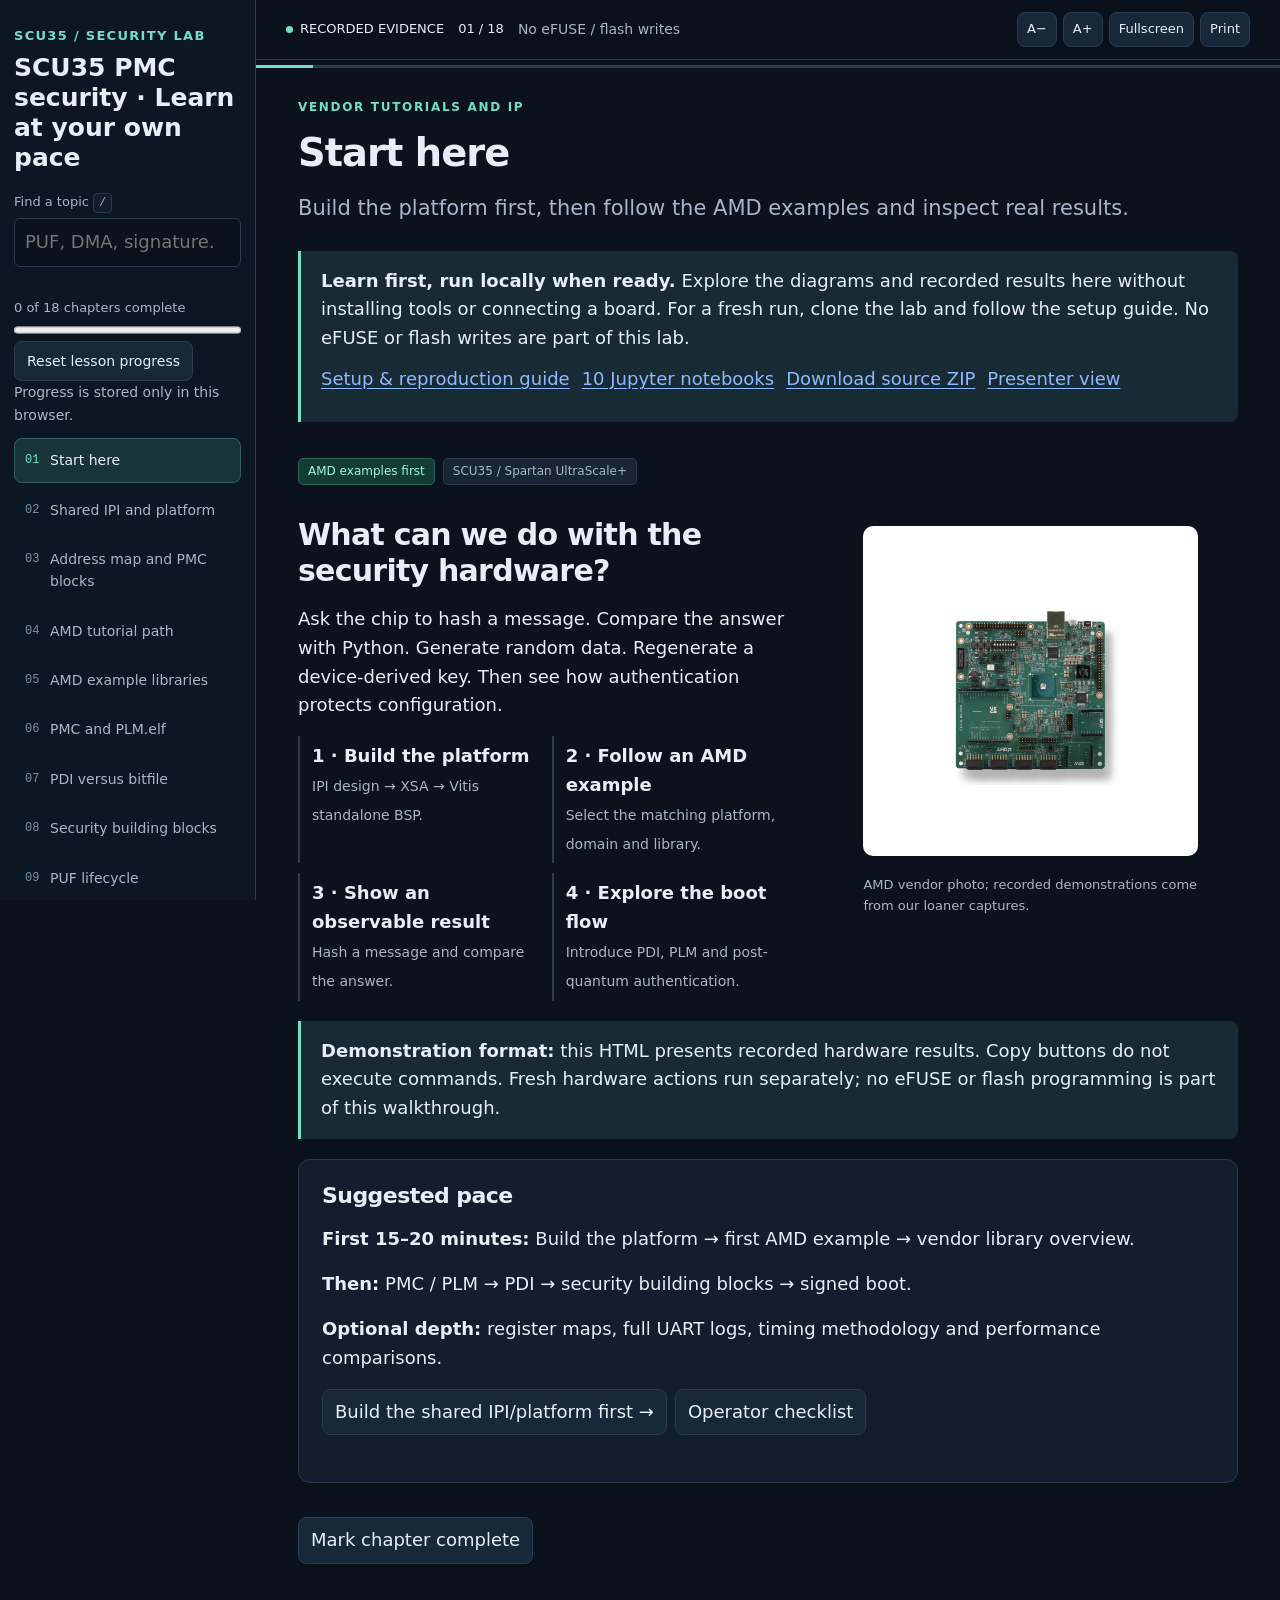
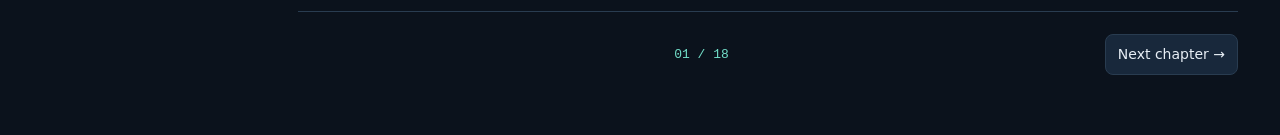
==== commit 84755e1e: "Publish chapter 18: complete SCU35 Ethernet crypto example" ====
--- a/index.html
+++ b/index.html
@@ -16,8 +16,8 @@
 body.lesson .side-bottom{font-size:12px}body.lesson .lesson-status{display:block;min-height:1.4em}
 @media print{.lesson-complete,.lesson-progress{display:none!important}}
 </style></head><body class="lesson">
-<div class="shell"><aside class="sidebar"><div class="brand">SCU35 / SECURITY LAB</div><div class="side-title">SCU35 PMC security · Learn at your own pace</div><label for="chapter-search">Find a topic <kbd>/</kbd></label><input id="chapter-search" placeholder="PUF, DMA, signature…" type="search"/><div class="lesson-progress"><label for="lesson-progress" id="lesson-count">0 of 17 chapters complete</label><progress id="lesson-progress" max="17" value="0"></progress><button id="lesson-reset">Reset lesson progress</button><small class="lesson-status" id="lesson-status" role="status">Progress is stored only in this browser.</small></div><nav aria-label="Presentation chapters" aria-orientation="vertical" class="chapter-nav" role="tablist"><button aria-controls="start" aria-selected="true" class="chapter-tab" id="tab-start" role="tab" tabindex="0"><span class="num">01</span><span>Start here</span></button><button aria-controls="platform" aria-selected="false" class="chapter-tab" id="tab-platform" role="tab" tabindex="-1"><span class="num">02</span><span>Shared IPI and platform</span></button><button aria-controls="address-map" aria-selected="false" class="chapter-tab" id="tab-address-map" role="tab" tabindex="-1"><span class="num">03</span><span>Address map and PMC blocks</span></button><button aria-controls="tutorial" aria-selected="false" class="chapter-tab" id="tab-tutorial" role="tab" tabindex="-1"><span class="num">04</span><span>AMD tutorial path</span></button><button aria-controls="examples" aria-selected="false" class="chapter-tab" id="tab-examples" role="tab" tabindex="-1"><span class="num">05</span><span>AMD example libraries</span></button><button aria-controls="pmc" aria-selected="false" class="chapter-tab" id="tab-pmc" role="tab" tabindex="-1"><span class="num">06</span><span>PMC and PLM.elf</span></button><button aria-controls="pdi" aria-selected="false" class="chapter-tab" id="tab-pdi" role="tab" tabindex="-1"><span class="num">07</span><span>PDI versus bitfile</span></button><button aria-controls="crypto" aria-selected="false" class="chapter-tab" id="tab-crypto" role="tab" tabindex="-1"><span class="num">08</span><span>Security building blocks</span></button><button aria-controls="puf" aria-selected="false" class="chapter-tab" id="tab-puf" role="tab" tabindex="-1"><span class="num">09</span><span>PUF lifecycle</span></button><button aria-controls="quantum" aria-selected="false" class="chapter-tab" id="tab-quantum" role="tab" tabindex="-1"><span class="num">10</span><span>Post-quantum signatures</span></button><button aria-controls="pq-boot" aria-selected="false" class="chapter-tab" id="tab-pq-boot" role="tab" tabindex="-1"><span class="num">11</span><span>Post-Quantum Boot Process and Options</span></button><button aria-controls="boot" aria-selected="false" class="chapter-tab" id="tab-boot" role="tab" tabindex="-1"><span class="num">12</span><span>Configuration demos</span></button><button aria-controls="interfaces" aria-selected="false" class="chapter-tab" id="tab-interfaces" role="tab" tabindex="-1"><span class="num">13</span><span>PL service interfaces</span></button><button aria-controls="payload" aria-selected="false" class="chapter-tab" id="tab-payload" role="tab" tabindex="-1"><span class="num">14</span><span>User payload demos</span></button><button aria-controls="performance" aria-selected="false" class="chapter-tab" id="tab-performance" role="tab" tabindex="-1"><span class="num">15</span><span>Performance and tradeoffs</span></button><button aria-controls="gallery" aria-selected="false" class="chapter-tab" id="tab-gallery" role="tab" tabindex="-1"><span class="num">16</span><span>Screenshots and evidence</span></button><button aria-controls="runbook" aria-selected="false" class="chapter-tab" id="tab-runbook" role="tab" tabindex="-1"><span class="num">17</span><span>Runbook and questions</span></button></nav><div class="no-match" hidden="" id="no-match">No chapters match.</div><div class="side-bottom"><b>Self-paced lab</b><p>Recorded hardware evidence · Oct 25, 2026. This page does not connect to hardware.</p><a href="presenter.html">Original presenter view</a></div></aside>
-<main><header class="toolbar"><div class="toolbar-left"><span><i class="recorded-dot"></i>RECORDED EVIDENCE</span><span id="chapter-position">01 / 17</span><span class="small">No eFUSE / flash writes</span></div><div class="toolbar-actions"><span class="timer presenter-only" id="timer">00:00</span><button aria-pressed="false" class="presenter-only" id="timer-toggle">Start</button><button class="presenter-only" id="timer-reset">Reset</button><button aria-pressed="false" class="presenter-only" id="notes-toggle">Narration</button><button aria-pressed="false" id="audience-toggle">Audience view</button><button aria-label="Decrease text size" id="font-down">A−</button><button aria-label="Increase text size" id="font-up">A+</button><button id="fullscreen">Fullscreen</button><button id="print-all">Print</button></div></header><div class="progress-track"><div id="chapter-progress"></div></div><div class="content"><section aria-labelledby="tab-start" class="chapter active" data-title="Start here" id="start" role="tabpanel"><div class="eyebrow">Vendor tutorials and IP</div><h1>Start here</h1><p class="lead">Build the platform first, then follow the AMD examples and inspect real results.</p><div class="callout" id="portable-notice"><b>Learn first, run locally when ready.</b> Explore the diagrams and recorded results here without installing tools or connecting a board. For a fresh run, clone the lab and follow the setup guide. No eFUSE or flash writes are part of this lab.<div class="lesson-links"><a href="https://github.com/AEW2015/amd_examples/blob/scu35-pmc-lab/scu35/README.md">Setup &amp; reproduction guide</a><a href="https://github.com/AEW2015/amd_examples/tree/scu35-pmc-lab/scu35/notebooks">10 Jupyter notebooks</a><a href="https://github.com/AEW2015/amd_examples/archive/refs/heads/scu35-pmc-lab.zip">Download source ZIP</a><a href="presenter.html">Presenter view</a></div></div><div class="hero-grid"><div><div class="tag-row"><span class="tag good">AMD examples first</span><span class="tag">SCU35 / Spartan UltraScale+</span></div><h2>What can we do with the security hardware?</h2><p>Ask the chip to hash a message. Compare the answer with Python. Generate random data. Regenerate a device-derived key. Then see how authentication protects configuration.</p><div class="fact-grid"><div class="fact"><strong>1 · Build the platform</strong><span>IPI design → XSA → Vitis standalone BSP.</span></div><div class="fact"><strong>2 · Follow an AMD example</strong><span>Select the matching platform, domain and library.</span></div><div class="fact"><strong>3 · Show an observable result</strong><span>Hash a message and compare the answer.</span></div><div class="fact"><strong>4 · Explore the boot flow</strong><span>Introduce PDI, PLM and post-quantum authentication.</span></div></div></div><figure><img alt="AMD vendor photograph of the SCU35 evaluation board" class="hero-photo" data-zoom="" src="[data-uri]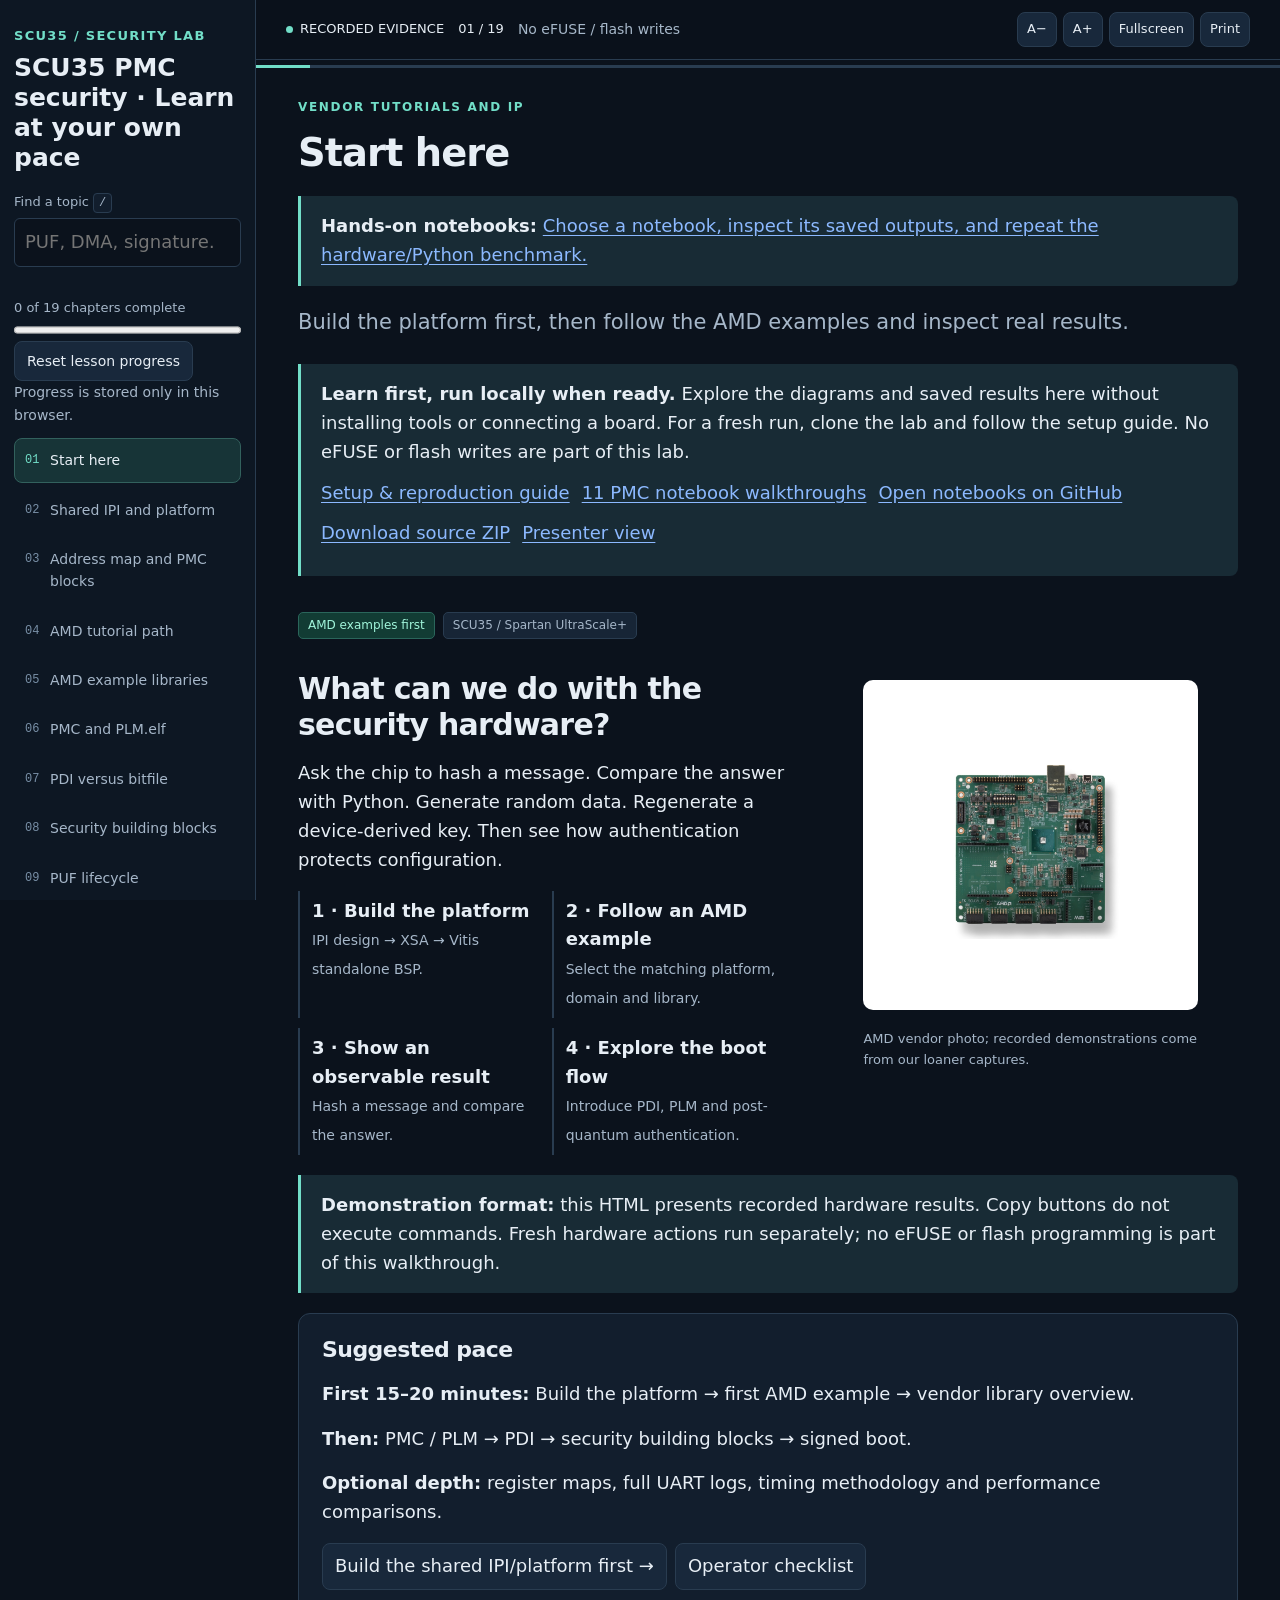
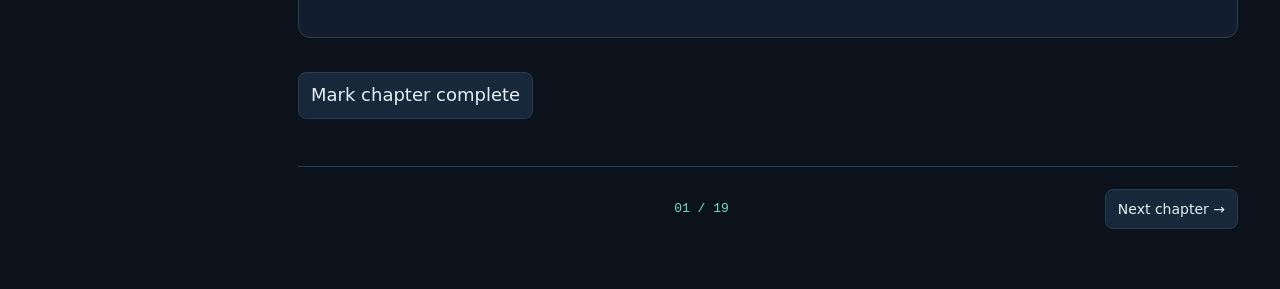
